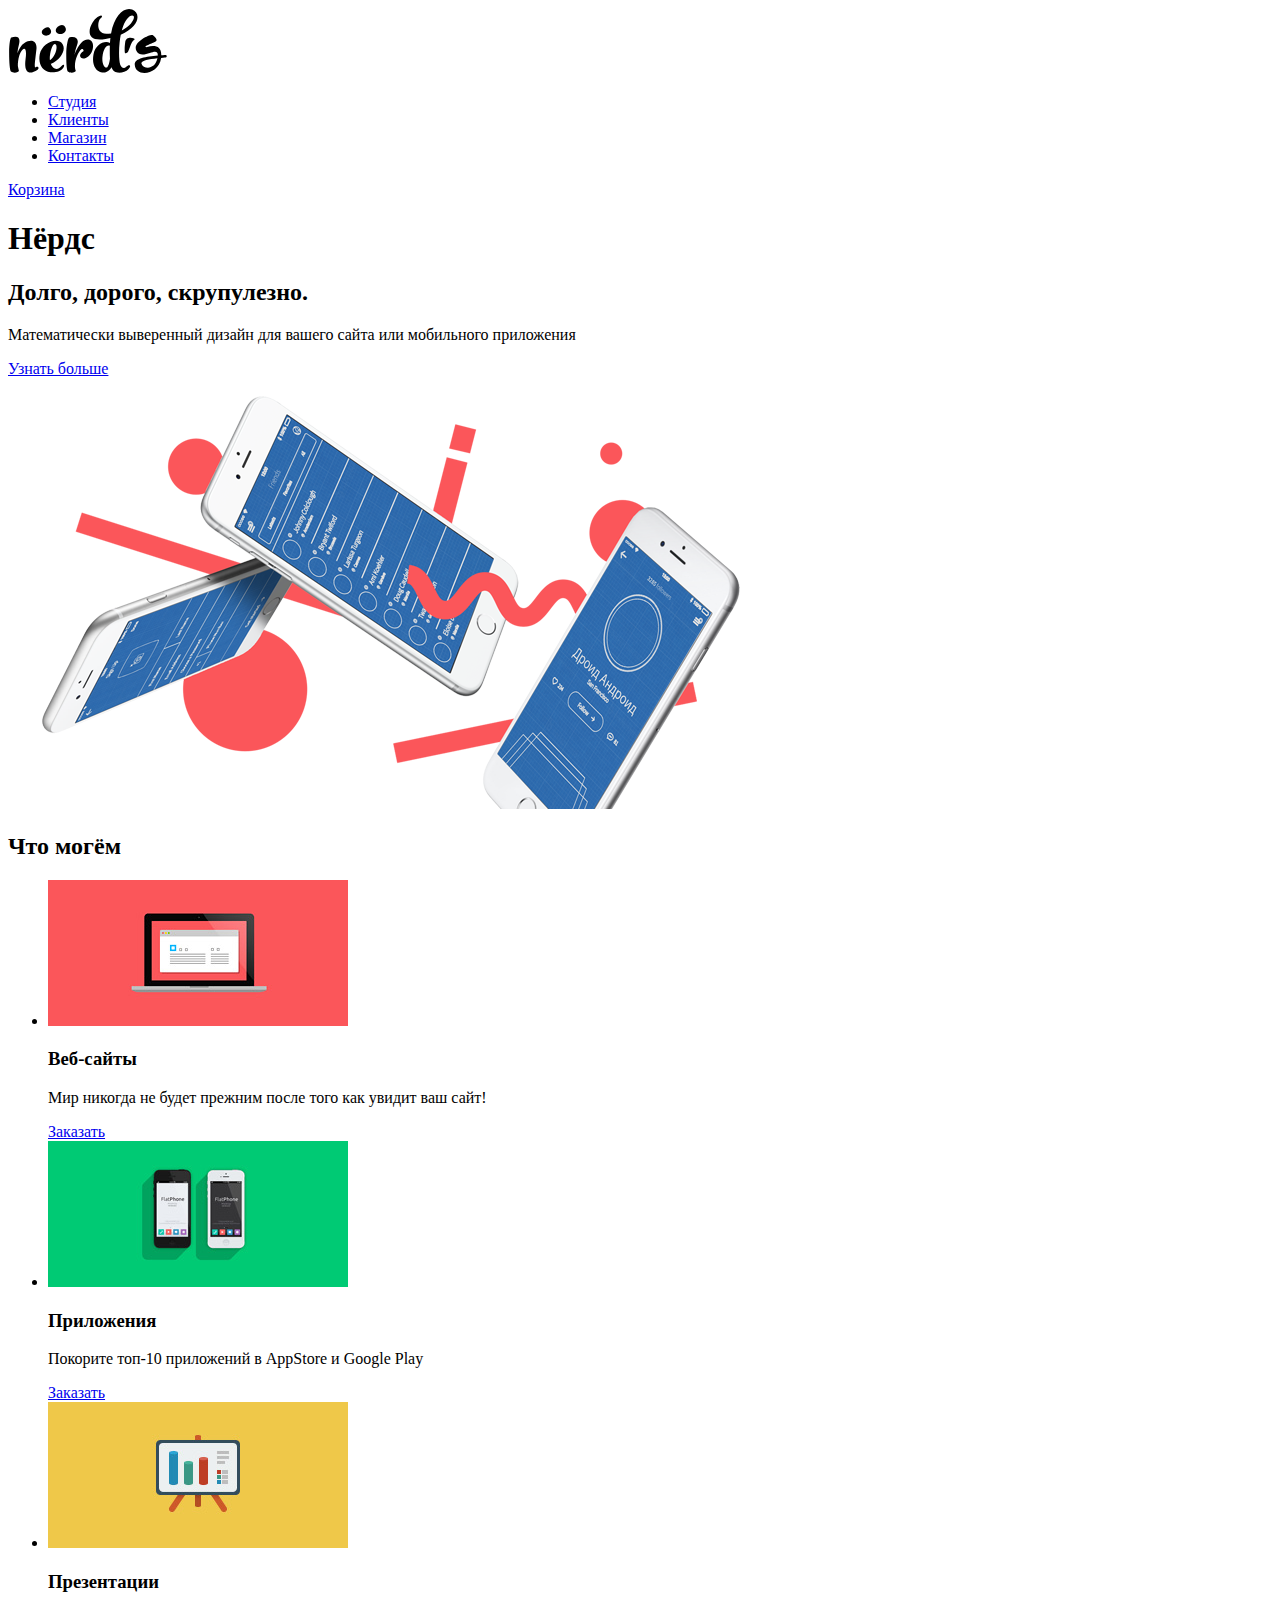
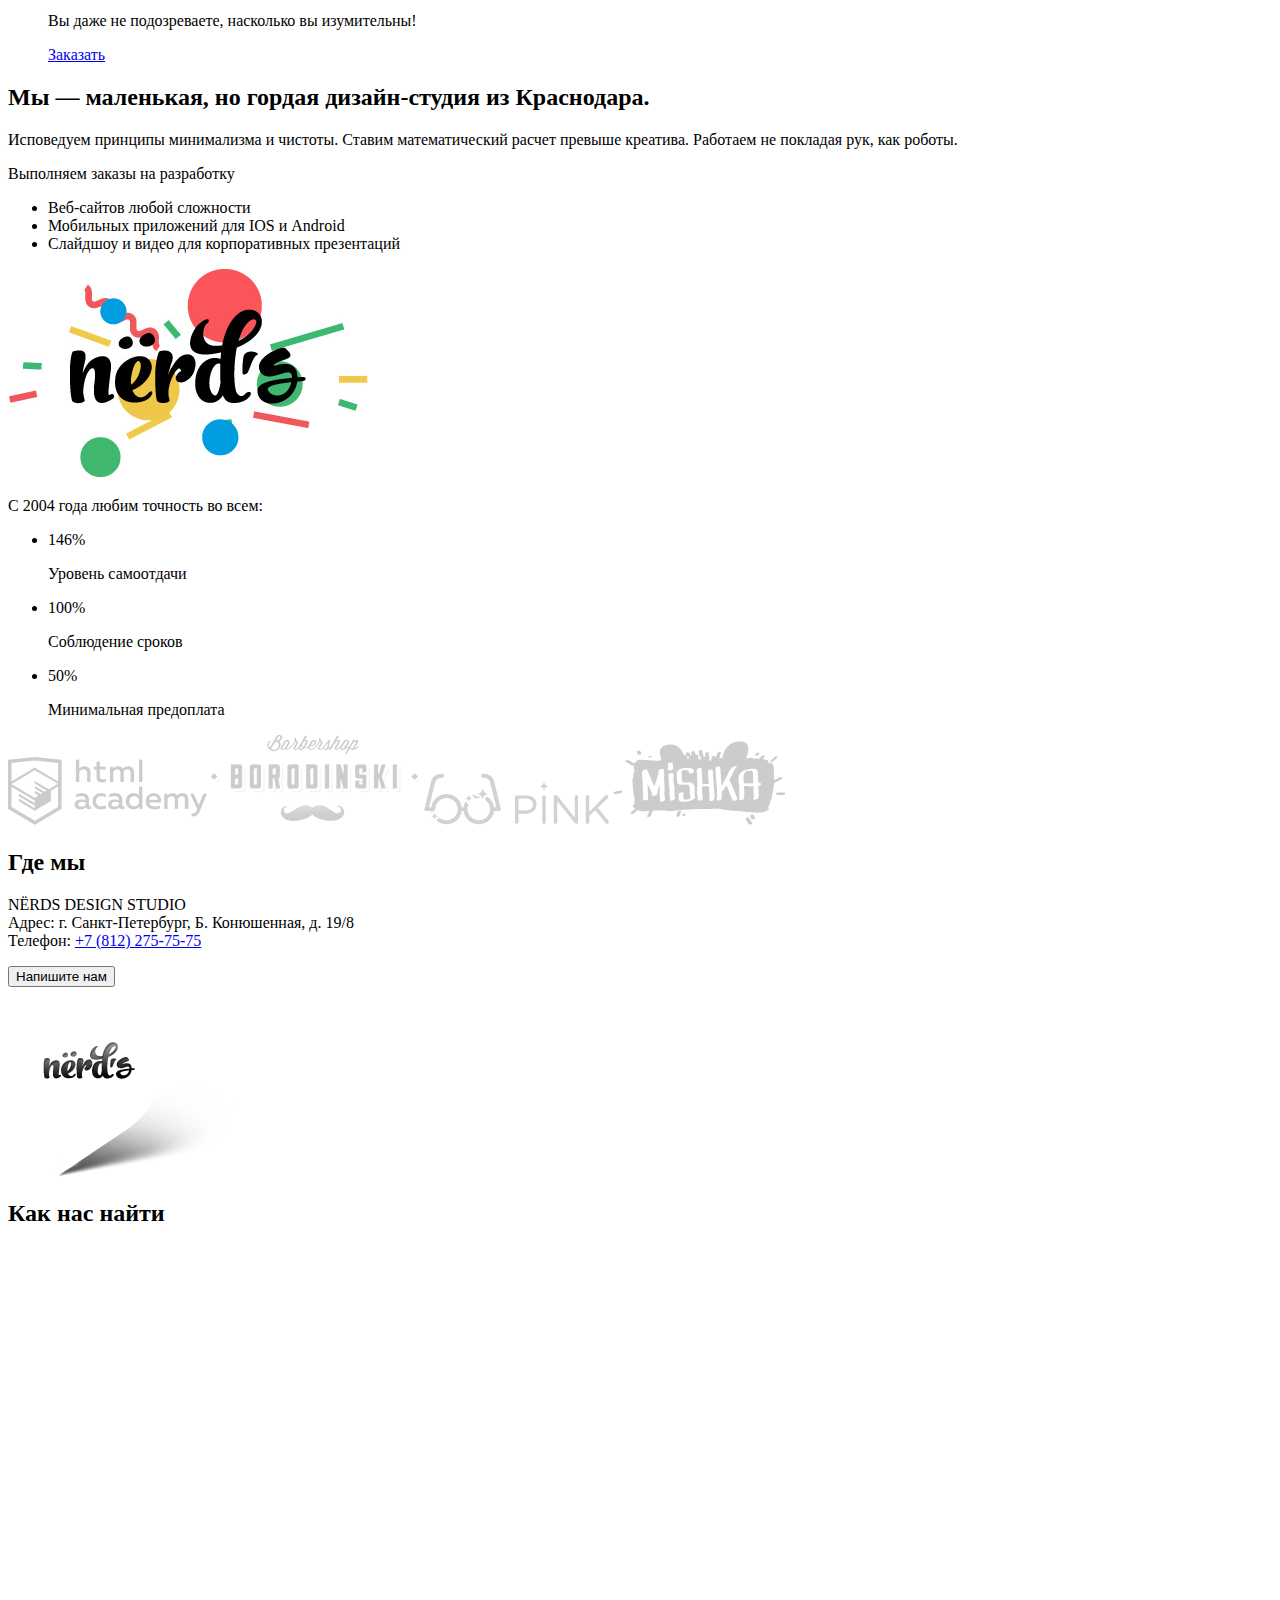
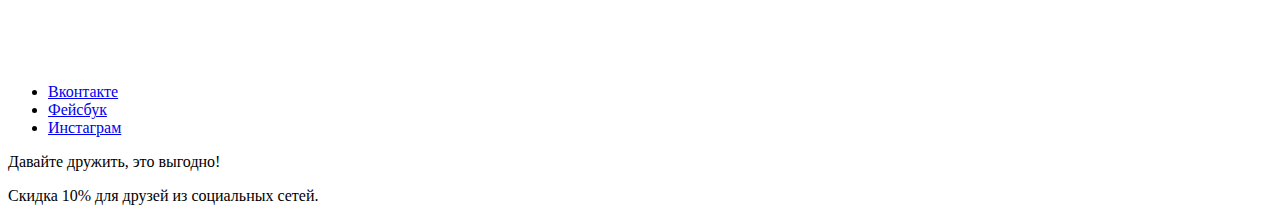
==== index.html @ f8f7f342 "Update index.html" ====
<!DOCTYPE html>
<html lang="ru">
  <head>
    <meta charset="utf-8">
    <title>Nёrds</title>
  </head>
  <body>

<header>
	<nav>
		<a>
			<img src="img/nerds-logo.svg" width="159.87" height="65.02" alt="Логотип дизайн-студии Нёрдс">
		</a>
	<ul>
		<li><a href="#">Студия</a></li>
		<li><a href="#">Клиенты</a></li>
		<li><a href="catalog.html">Магазин</a></li>
		<li><a href="#">Контакты</a></li>
	</ul>
	<a href="#">Корзина</a>
	</nav>
</header>

<main>
<h1>Нёрдс</h1>
<section>
<h2>Долго, дорого, скрупулезно.</h2>
<p> Математически выверенный дизайн для вашего сайта или мобильного приложения</p>
<a href="#" class="button">Узнать больше</a>
<div>
	<img src="img/nerds-index-slide1 1.png" width="760" height="431" alt="Слайдер с телефонами">
</div>
</section>

<section>
<h2>Что могём</h2>
<ul>
	<li>
		<img src="img/illustration-1 1.jpg" width="300" height="146" alt="Ноутбук">
		<h3>Веб-сайты</h3>
		<p>Мир никогда не будет прежним после того как увидит ваш сайт!</p>
		<a href="#" class="button">Заказать</a>
	</li>
	<li>
		<img src="img/illustration-2 1.png" width="300" height="146" alt="Телефоны">
		<h3>Приложения</h3>
		<p>Покорите топ-10 приложений в AppStore и Google Play</p>
		<a href="#" class="button">Заказать</a>
	</li>
	<li>
		<img src="img/illustration-3 1.png" width="300" height="146" alt="Презентация">
		<h3>Презентации</h3>
		<p>Вы даже не подозреваете, насколько вы изумительны!</p>
		<a href="#" class="button">Заказать</a>
	</li>
</ul>
</section>

<section>
	<h2>Мы — маленькая, но гордая дизайн-студия из Краснодара.</h2>
	<p>Исповедуем принципы минимализма и чистоты. Ставим математический расчет превыше креатива. Работаем не покладая рук, как роботы.</p>
	<p>Выполняем заказы на разработку</p>
	<ul>
		<li>Веб-сайтов любой сложности</li>
		<li>Мобильных приложений для IOS и Android</li>
		<li>Слайдшоу и видео для корпоративных презентаций</li>
</section>

<section>
	<img src="img/nerds-illustration 1.png" width="360" height="208" alt="Nёrds">
	<p>С 2004 года любим точность во всем:</p>
	<ul>
		<li>146%
			<p>Уровень самоотдачи</p></li>
			<li>100%
				<p>Соблюдение сроков</p></li>
				<li>50%
					<p>Минимальная предоплата</p></li>
	</ul>

</section>

<section>
	<a>
	<img src="img/Group 5.png" width="199" height="67.82" alt="HTML Academy Logo">
    </a>
    <a>
	<img src="img/logo-2 1.svg" width="209" height="90" alt="Barbershop Borodinski Logo">
    </a>
    <a>
	<img src="img/logo-3 1.png" width="185" height="52" alt="Pink Logo">
    </a>
    <a>
	<img src="img/logo-4 1.png" width="173" height="84" alt="Mishka Logo">
    </a>
</section>
</main>

<footer>
<div>
		<h2>Где мы</h2>
		<p>N&#1025RDS DESIGN STUDIO<br>
			Адрес: г. Санкт-Петербург, Б. Конюшенная, д. 19/8<br>
            Телефон: <a href="tel:+78122757575">+7 (812) 275-75-75</a>
    </p>
<button type="button">Напишите нам</button>
</div>

<div>
	<img src="img/map-marker 1.png" width="231" height="190" alt="Логотип дизайн-студии Нёрдс">
</div>	

	<div>
		<h2>Как нас найти</h2>
		<iframe src="https://www.google.com/maps/embed?pb=!1m18!1m12!1m3!1d1998.6037872533261!2d30.32085871604709!3d59.93871648187617!2m3!1f0!2f0!3f0!3m2!1i1024!2i768!4f13.1!3m3!1m2!1s0x4696310fca145cc1%3A0x42b32648d8238007!2sBolshaya%20Konyushennaya%20St%2C%2019%2F8%2C%20Sankt-Peterburg%2C%20191186!5e0!3m2!1sen!2sru!4v1599840851358!5m2!1sen!2sru" width="1440" height="416" frameborder="0" style="border:0;" allowfullscreen="" aria-hidden="false" tabindex="0"></iframe>
		</div>

<div>
	<ul>
      <li>
        <a href="#">Вконтакте</a>
      </li>
      <li>
        <a href="#">Фейсбук</a>
      </li>
      <li>
        <a href="#">Инстаграм</a>
      </li>
    </ul>
    <p>Давайте дружить, это выгодно!</p>
    <p>Скидка 10% для друзей из социальных сетей.</p>
</div>
</footer>

  </body>
</html>
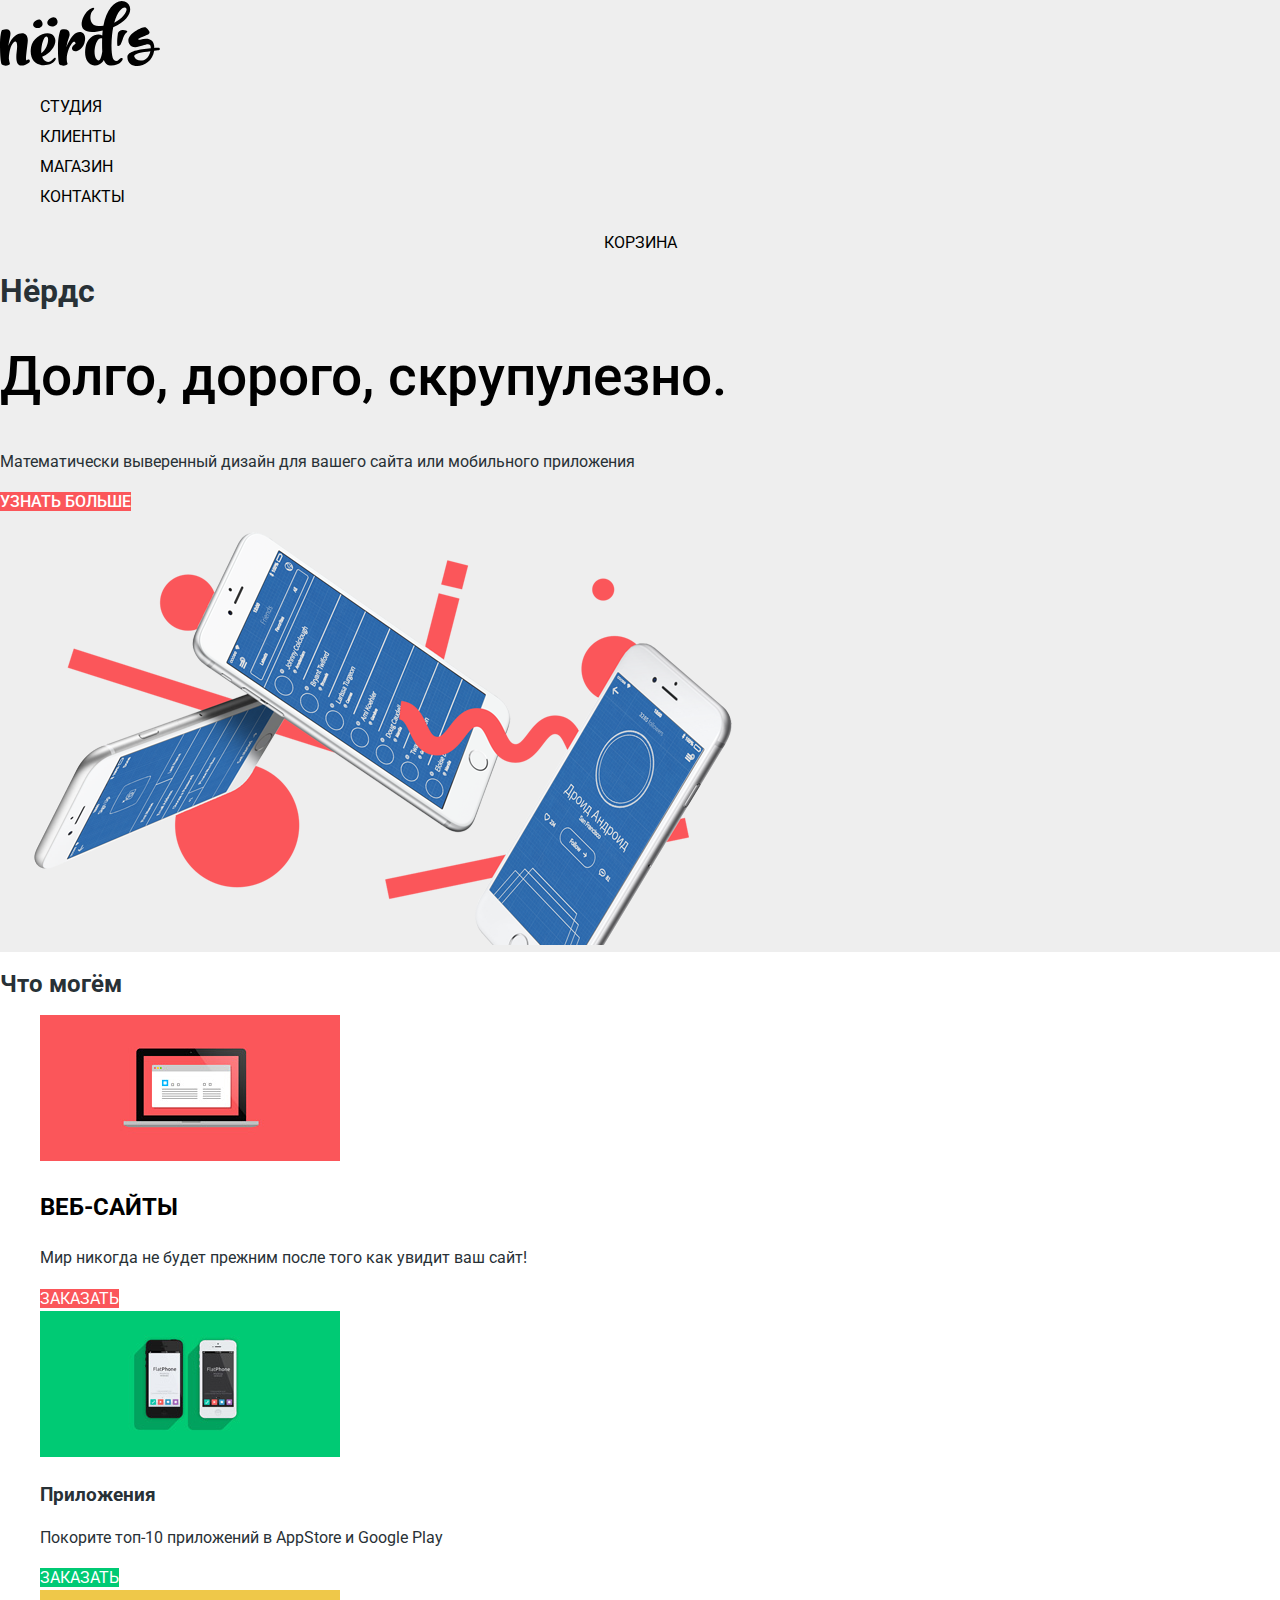
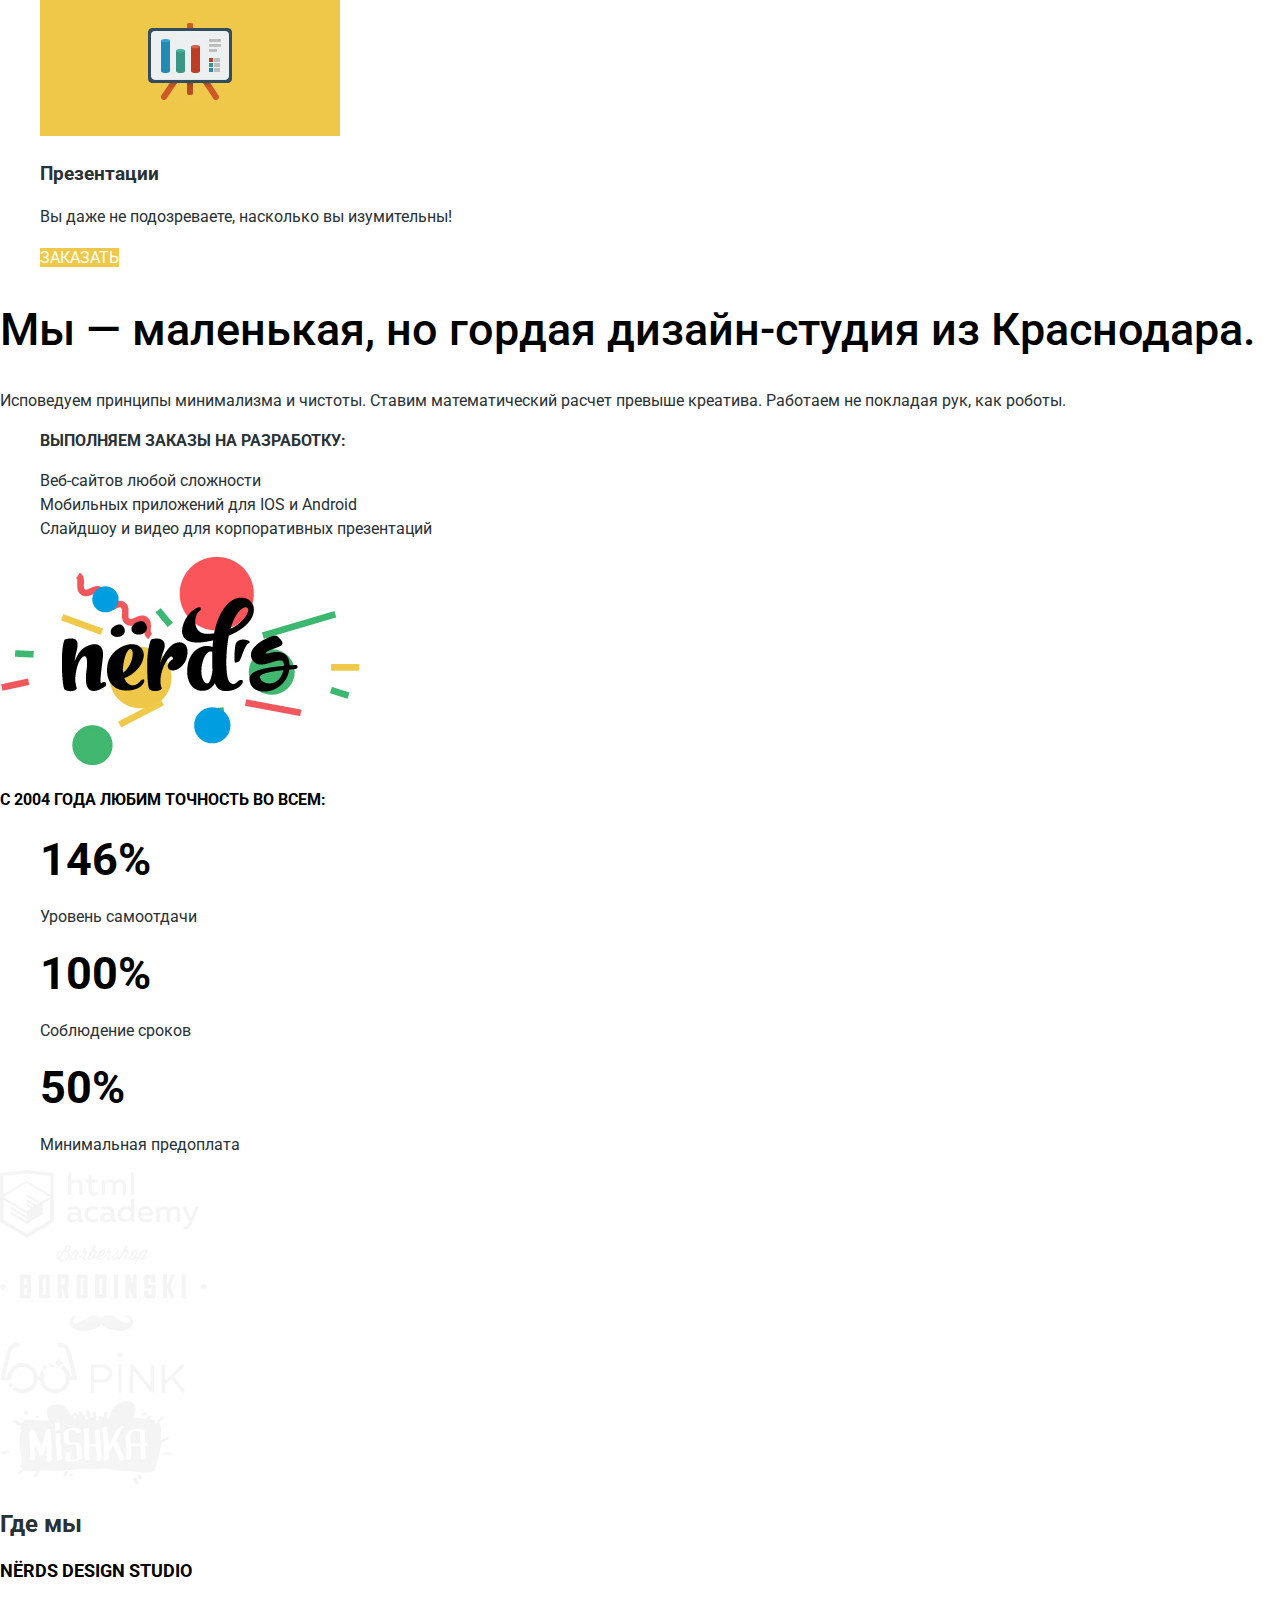
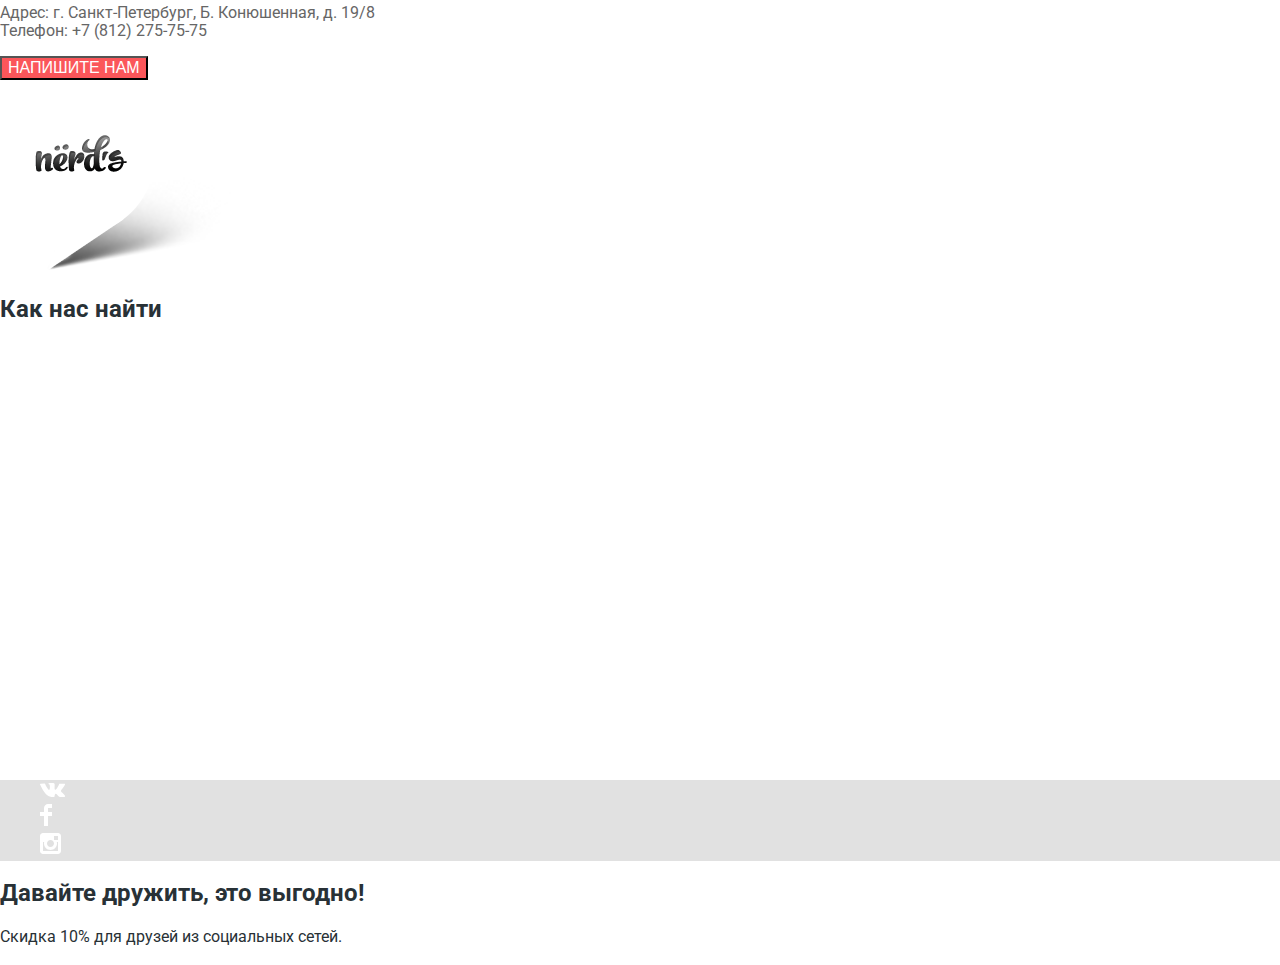
==== commit a6ce592e: "Basic CSS" ====
--- a/index.html
+++ b/index.html
@@ -1,53 +1,62 @@
 <!DOCTYPE html>
-<html lang="ru">
-  <head>
+<html class="page" lang="ru">
+<head>
     <meta charset="utf-8">
-    <title>Nёrds</title>
-  </head>
-  <body>
+	<title>Nёrds</title>
+	<link href="https://fonts.googleapis.com/css2?family=Roboto:wght@100;300;400;500;700;900&display=swap" rel="stylesheet">
+	<link href="normalize.css" rel="stylesheet">
+	<link href="style.css" rel="stylesheet">
+</head>
 
-<header>
-	<nav>
+<body="page-body">
+<header class="main-header">
+	<nav class="main-navigation">
 		<a>
 			<img src="img/nerds-logo.svg" width="159.87" height="65.02" alt="Логотип дизайн-студии Нёрдс">
 		</a>
-	<ul>
-		<li><a href="#">Студия</a></li>
-		<li><a href="#">Клиенты</a></li>
-		<li><a href="catalog.html">Магазин</a></li>
-		<li><a href="#">Контакты</a></li>
+		<div class="main-navigation-wrapper">
+			<div class="container">
+	<ul class="site-navigation">
+		<li><a class="site-navigation" href="#">Студия</a></li>
+		<li><a class="site-navigation" href="#">Клиенты</a></li>
+		<li><a class="site-navigation" href="catalog.html">Магазин</a></li>
+		<li><a class="site-navigation" href="#">Контакты</a></li>
 	</ul>
-	<a href="#">Корзина</a>
+	<div class="user-navigation">
+	<a class="basket-link" href="#">Корзина</a>
+	</div>
+	</div>
+	</div>
 	</nav>
-</header>
 
-<main>
-<h1>Нёрдс</h1>
-<section>
+<h1 class="visually-hidden">Нёрдс</h1>
+<section class="description">
 <h2>Долго, дорого, скрупулезно.</h2>
 <p> Математически выверенный дизайн для вашего сайта или мобильного приложения</p>
 <a href="#" class="button">Узнать больше</a>
-<div>
+<div class="slider">
 	<img src="img/nerds-index-slide1 1.png" width="760" height="431" alt="Слайдер с телефонами">
 </div>
 </section>
+</header>
 
-<section>
-<h2>Что могём</h2>
+<main class= "container">
+<section class="features-list">
+<h2 class="visually-hidden">Что могём</h2>
 <ul>
-	<li>
+	<li class="feature-item">
 		<img src="img/illustration-1 1.jpg" width="300" height="146" alt="Ноутбук">
 		<h3>Веб-сайты</h3>
 		<p>Мир никогда не будет прежним после того как увидит ваш сайт!</p>
 		<a href="#" class="button">Заказать</a>
 	</li>
-	<li>
+	<li class="feature-item-2">
 		<img src="img/illustration-2 1.png" width="300" height="146" alt="Телефоны">
 		<h3>Приложения</h3>
 		<p>Покорите топ-10 приложений в AppStore и Google Play</p>
 		<a href="#" class="button">Заказать</a>
 	</li>
-	<li>
+	<li class="feature-item-3">
 		<img src="img/illustration-3 1.png" width="300" height="146" alt="Презентация">
 		<h3>Презентации</h3>
 		<p>Вы даже не подозреваете, насколько вы изумительны!</p>
@@ -56,81 +65,107 @@
 </ul>
 </section>
 
-<section>
-	<h2>Мы — маленькая, но гордая дизайн-студия из Краснодара.</h2>
-	<p>Исповедуем принципы минимализма и чистоты. Ставим математический расчет превыше креатива. Работаем не покладая рук, как роботы.</p>
-	<p>Выполняем заказы на разработку</p>
-	<ul>
-		<li>Веб-сайтов любой сложности</li>
-		<li>Мобильных приложений для IOS и Android</li>
-		<li>Слайдшоу и видео для корпоративных презентаций</li>
+<section class="index-content">
+	<div class="index-content-left"> 
+			<h2>Мы — маленькая, но гордая дизайн-студия из Краснодара.</h2>
+			<p>Исповедуем принципы минимализма и чистоты. Ставим математический расчет превыше креатива. Работаем не покладая рук, как роботы.</p>
+			<ul class="services">
+				<p>Выполняем заказы на разработку:</p>
+						<li class="service-item">Веб-сайтов любой сложности</li>
+						<li class="service-item">Мобильных приложений для IOS и Android</li>
+						<li class="service-item">Слайдшоу и видео для корпоративных презентаций</li>
+			</ul>
+		</div>
+
+	<div class="index-content-right">
+		<div class="index-logo">
+			<img src="img/nerds-illustration 1.png" width="360" height="208" alt="Nёrds">
+		</div>
+		<div class="index-logo">
+			<p class="text-logo">С 2004 года любим точность во всем:</p>
+			<ul class="benefits-items">
+				<li class="benefit-percent">146%</li>
+				<p>Уровень самоотдачи</p>
+
+				<li class="benefit-percent">100%</li>
+				<p>Соблюдение сроков</p>
+			    
+				<li class="benefit-percent">50%</li>
+				<p>Минимальная предоплата</p>	
+			</ul>
+		</div>
+	</div>
 </section>
 
-<section>
-	<img src="img/nerds-illustration 1.png" width="360" height="208" alt="Nёrds">
-	<p>С 2004 года любим точность во всем:</p>
-	<ul>
-		<li>146%
-			<p>Уровень самоотдачи</p></li>
-			<li>100%
-				<p>Соблюдение сроков</p></li>
-				<li>50%
-					<p>Минимальная предоплата</p></li>
-	</ul>
+<div class="projects">
+	<div class="project1">
+		<a class="project1" href="#">
+			<img src="img/Group 5.png" width="199" height="67.82" alt="HTML Academy Logo">
+		 </a>
+	</div>
+	<div class="project2">
+		<a class="project2" href="#">
+			<img src="img/logo-2 1.svg" width="209" height="90" alt="Barbershop Borodinski Logo">
+		</a>
+	</div>
+	<div class="project3">
+		<a class="project3" href="#">
+			<img src="img/logo-3 1.png" width="185" height="52" alt="Pink Logo">
+		</a>
+	</div>
+	<div class="project4">
+		<a class="project4" href="#">
+			<img src="img/logo-4 1.png" width="173" height="84" alt="Mishka Logo">
+		</a>
+	</div>
+</div>
 
-</section>
-
-<section>
-	<a>
-	<img src="img/Group 5.png" width="199" height="67.82" alt="HTML Academy Logo">
-    </a>
-    <a>
-	<img src="img/logo-2 1.svg" width="209" height="90" alt="Barbershop Borodinski Logo">
-    </a>
-    <a>
-	<img src="img/logo-3 1.png" width="185" height="52" alt="Pink Logo">
-    </a>
-    <a>
-	<img src="img/logo-4 1.png" width="173" height="84" alt="Mishka Logo">
-    </a>
-</section>
 </main>
 
-<footer>
-<div>
-		<h2>Где мы</h2>
-		<p>N&#1025RDS DESIGN STUDIO<br>
-			Адрес: г. Санкт-Петербург, Б. Конюшенная, д. 19/8<br>
-            Телефон: <a href="tel:+78122757575">+7 (812) 275-75-75</a>
-    </p>
-<button type="button">Напишите нам</button>
-</div>
+<footer class="main-footer">
+	<div class="contacts">
+		<h2 class="visually-hidden">Где мы</h2>
+		<p class="contacts-name">Nërds Design Studio</p>
+			<p class="contacts-address">Адрес: г. Санкт-Петербург, Б. Конюшенная, д. 19/8<br>
+			Телефон: <a class="contacts-phone" href="tel:+78122757575">+7 (812) 275-75-75</a>
+		 </p>
+		 <button class="button" type="button">Напишите нам</button>
+	</div>
 
-<div>
+<div class="Nerds-logo">
 	<img src="img/map-marker 1.png" width="231" height="190" alt="Логотип дизайн-студии Нёрдс">
 </div>	
 
-	<div>
-		<h2>Как нас найти</h2>
+	<div class="map">
+		<h2 class="visually-hidden">Как нас найти</h2>
 		<iframe src="https://www.google.com/maps/embed?pb=!1m18!1m12!1m3!1d1998.6037872533261!2d30.32085871604709!3d59.93871648187617!2m3!1f0!2f0!3f0!3m2!1i1024!2i768!4f13.1!3m3!1m2!1s0x4696310fca145cc1%3A0x42b32648d8238007!2sBolshaya%20Konyushennaya%20St%2C%2019%2F8%2C%20Sankt-Peterburg%2C%20191186!5e0!3m2!1sen!2sru!4v1599840851358!5m2!1sen!2sru" width="1440" height="416" frameborder="0" style="border:0;" allowfullscreen="" aria-hidden="false" tabindex="0"></iframe>
 		</div>
 
-<div>
+<div class="footer-social">
 	<ul>
       <li>
-        <a href="#">Вконтакте</a>
+        <a class="social-button" href="#">
+			<img src="img/vk-icon.svg" width="26,01" height="15" alt="Логотип ВКонтакте">
+			</a>
       </li>
       <li>
-        <a href="#">Фейсбук</a>
+        <a class="social-button" href="#">
+			<img src="img/fb-icon.svg" width="12" height="22" alt="Логотип Фейсбук">
+			</a>
       </li>
       <li>
-        <a href="#">Инстаграм</a>
+        <a class="social-button" href="#"> 
+			<img src="img/insta-icon.svg" width="21" height="21" alt="Логотип Инстаграм">
+			</a>
       </li>
-    </ul>
-    <p>Давайте дружить, это выгодно!</p>
-    <p>Скидка 10% для друзей из социальных сетей.</p>
+	</ul>
+</div>
+
+<div class="footer-social-friendship">
+		<h2>Давайте дружить, это выгодно!</h2>
+		<p>Скидка 10% для друзей из социальных сетей.</p>
 </div>
 </footer>
 
-  </body>
+</body>
 </html>
--- a/style.css
+++ b/style.css
@@ -0,0 +1,412 @@
+/* Variables */
+
+:root {
+  --basic-black: #000000;
+  --bright-red: #FB565A;
+  --red: #E74246;
+  --moderate-ted: #D7373B;
+  --vivid-green: #00CA74;
+  --lime-green: #00BC6C;
+  --dark-cyan: #00AA62;;
+  --bright-orange: #EFC849;
+  --bright-bright-orange: #EAB534;
+  --vivid-orange:#E5A722;
+  --grey: #EEEEEE;
+  --basic-white: #ffffff;
+  --dark-grayish-blue: #283136;
+  --special: #444444;
+  --light-grey: #E1E1E1;
+  --very-light-grey: #DFDFDF;
+  --very-dark-grey: #4D4D4D;
+  --light-grey-2: #D5D5D5;
+  --dimgray: #666666;
+}
+
+/* Global */
+
+body {
+    margin: 0;
+    padding: 0;
+    align-items: center;
+    font-family: "Roboto", Arial, sans-serif;
+    font-style: normal;
+    font-size: 16px;
+    line-height: 24px;
+    font-weight: normal;
+    color: var(--dark-grayish-blue);
+    background-color: var(--basic-white);
+}
+
+a {
+    text-decoration: none;
+}
+
+img {
+    max-width: 100%;
+    height: auto;
+}
+
+/* Header */
+
+header{
+    background-color: var(--grey);
+}
+
+.description h2{
+    font-weight: 500;
+    font-size: 55px;
+    line-height: 55px;
+    color: var(--basic-black);
+}
+
+/* Main navigation */
+
+.main-navigation a {
+    font-size: 16px;
+    line-height: 30px;
+    color: var(--basic-black);
+    text-transform: uppercase;
+}
+
+.site-navigation {
+    list-style: none;
+}
+
+.site-navigation a:hover{
+    color: var(--bright-red);
+}
+.site-navigation a:focus,
+.site-navigation a:active{
+    color: var(--basic-black);
+    mix-blend-mode: normal;
+    opacity: 0.3;
+}
+
+/* User navigation */
+
+.user-navigation {
+    list-style: none;
+    color: var(--basic-black);
+    text-align: center;
+    background-color: transparent;
+    vertical-align: middle;
+    text-transform: uppercase;
+    border: none;
+}
+
+.user-navigation a:hover{
+    color: var(--bright-red);
+}
+.user-navigation a:focus,
+.user-navigation a:active{
+    color: var(--basic-black);
+    mix-blend-mode: normal;
+    opacity: 0.3;
+}
+
+/* Features */
+
+.feature-item h3 {
+    font-weight: bold;
+    font-size: 24px;
+    line-height: 30px;
+    text-transform: uppercase;
+    color: var(--basic-black);
+}
+
+.features-list ul{
+    list-style: none;
+}
+
+.feature-item a{
+    font: inherit;
+    text-align: center;
+    color: var(--basic-white);
+    background-color: var(--bright-red);
+    vertical-align: middle;
+    text-transform: uppercase;
+    border: none;
+}
+
+.feature-item-2 a{
+    font: inherit;
+    text-align: center;
+    color: var(--basic-white);
+    background-color: var(--vivid-green);
+    vertical-align: middle;
+    text-transform: uppercase;
+    border: none;
+}
+
+.feature-item-3 a{
+    font: inherit;
+    text-align: center;
+    color: var(--basic-white);
+    background-color: var(--bright-orange);
+    vertical-align: middle;
+    text-transform: uppercase;
+    border: none;
+}
+
+.feature-item a:hover{
+    background-color: var(--red);
+}
+.feature-item a:focus,
+.feature-item a:active{
+    background-color: var(--moderate-ted);
+}
+
+.feature-item-2 a:hover{
+    background-color: var(--lime-green);
+}
+.feature-item-2 a:focus,
+.feature-item-2 a:active{
+    background-color: var(--dark-cyan);
+}
+
+.feature-item-3 a:hover{
+    background-color: var(--bright-bright-orange);
+}
+.feature-item-3 a:focus,
+.feature-item-3 a:active{
+    background-color: var(--vivid-orange);
+}
+
+/* Button */
+
+.button{
+    width: 240;
+    height: 50;
+    background: var(--bright-red);
+    color: var(--basic-white);
+    text-decoration: none; 
+    text-transform: uppercase;
+    text-align: center;
+    font-weight: 500;
+    font-size: 16px;
+    line-height: 18px;
+}
+
+.button:hover{
+    background-color: var(--red);
+}
+.button:focus,
+.button:active{
+    background-color: var(--moderate-ted);
+}
+
+/* Index-content */
+
+.index-content h2 {
+    font-weight: 500;
+    font-size: 45px;
+    line-height: 45px;
+    color: var(--basic-black);
+}
+.index-content ul{
+list-style: none;
+}
+.services p{
+    text-transform: uppercase;
+    font-weight: bold;
+}
+
+.text-logo{
+    text-transform: uppercase;
+    color: var(--basic-black);
+    font-weight: bold;
+}
+
+.benefits-items p{
+    list-style: none;
+    font-weight: normal;
+    font-size: 16px;
+    line-height: 18px;
+}
+
+.benefit-percent{
+    list-style: none;
+    font-weight: bold;
+    font-size: 45px;
+    line-height: 64px;
+    color: var(--basic-black);
+}
+
+/* Projects */
+
+.projects{
+    opacity: 0.2;
+    color: var(--basic-black);
+}
+
+.projects a:hover{
+    opacity: 1;
+}
+.projects a:focus,
+.projects a:active{
+    opacity: 0.1;
+}
+
+/* Contacts */
+
+.contacts-name{
+    font-weight: bold;
+    font-size: 18px;
+    line-height: 30px;
+    text-transform: uppercase;
+    color: var(--basic-black);
+}
+
+.contacts-address{
+    font-size: 16px;
+    line-height: 18px;
+    color: var(--dimgray);
+}
+
+.contacts-phone{
+    font-weight: normal;
+    font-size: 16px;
+    line-height: 18px;
+    color: var(--dimgray);
+}
+
+/* Social Button */
+
+.social-button a:hover{
+    background: linear-gradient(0deg, #E74246, #E74246), #FFFFFF;
+}
+.social-button a:focus,
+.social-button a:active{
+    background: linear-gradient(0deg, var(--moderate-ted), var(--moderate-ted)), var(--basic-white);
+}
+}
+/* Footer Social */
+
+.footer-social h2{
+    font-weight: bold;
+    font-size: 36px;
+    line-height: 36px;
+    color: var(--basic-black);
+}
+
+.footer-social p{
+    font-size: 16px;
+    line-height: 22px;
+    color: var(--special)
+}
+
+.footer-social ul{
+    list-style: none;
+    background-color: var(--light-grey) /*Временно, чтобы было видно*/
+}
+
+/* Inner Page */
+/* Main Header */
+
+.inner-page .main-header{
+    background-color: var(--grey);
+}
+
+.inner-page {
+    margin: 0;
+    padding: 0;
+    align-items: center;
+    font-family: "Roboto", Arial, sans-serif;
+    font-style: normal;
+    font-size: 16px;
+    line-height: 24px;
+    font-weight: normal;
+    color: var(--basic-black);
+    background-color: var(--basic-white);
+}
+
+/* User navigation */
+
+.user-navigation h1{
+    font-style: normal;
+    font-weight: 500;
+    font-size: 55px;
+    line-height: 55px;
+    text-transform: none;
+}
+/* Filters */
+
+.filter legend {
+    font-size: 18px;
+    line-height: 30px;
+}
+  
+.filter ul {
+    list-style: none;
+    font-size: 16px;
+    line-height: 19px;
+    color: var(--dark-grayish-blue);
+}
+
+.filter-input-checkbox:hover + label,
+.filter-input-checkbox:focus + label {
+    mix-blend-mode: normal;
+    opacity: 0.3;
+}
+
+/* Catalog */
+
+.catalog-list {
+    list-style: none;
+}
+
+.catalog-list{
+    font-weight: normal;
+    font-size: 16px;
+    line-height: 18px;
+    color: var(--dimgray);
+}
+
+.catalog-list h3 {
+    font-size: 18px;
+    line-height: 30px;
+    text-transform: uppercase;
+    color: var(--basic-black)
+}
+
+.catalog-category {
+    text-transform: none;
+}
+
+.catalog-item{
+    box-shadow: 0px 6px 15px rgba(0, 1, 1, 0.1);
+    border-radius: 5px;
+}
+
+.catalog-item li:hover{
+    box-shadow: 0px 6px 15px rgba(0, 1, 1, 0.25);
+    border-radius: 5px;
+}
+
+/* Pagination */
+
+.pagination-list {
+    list-style: none;
+    font-size: 16px;
+    line-height: 18px;
+    text-transform: uppercase;
+}
+
+.pagination-list a {
+    color: var(--basic-black);
+    background-color: var(--grey);
+}
+
+.pagination-list a:hover,
+.pagination-list a:focus,
+.pagination-list a:active {
+    background-color: var(--very-light-grey);
+}
+
+.pagination-list-current a,
+.pagination-list-current a:hover,
+.pagination-list-current a:focus,
+.pagination-list-current a:active {
+  color: var(--basic-black);
+  background-color: var(--light-grey-2);
+}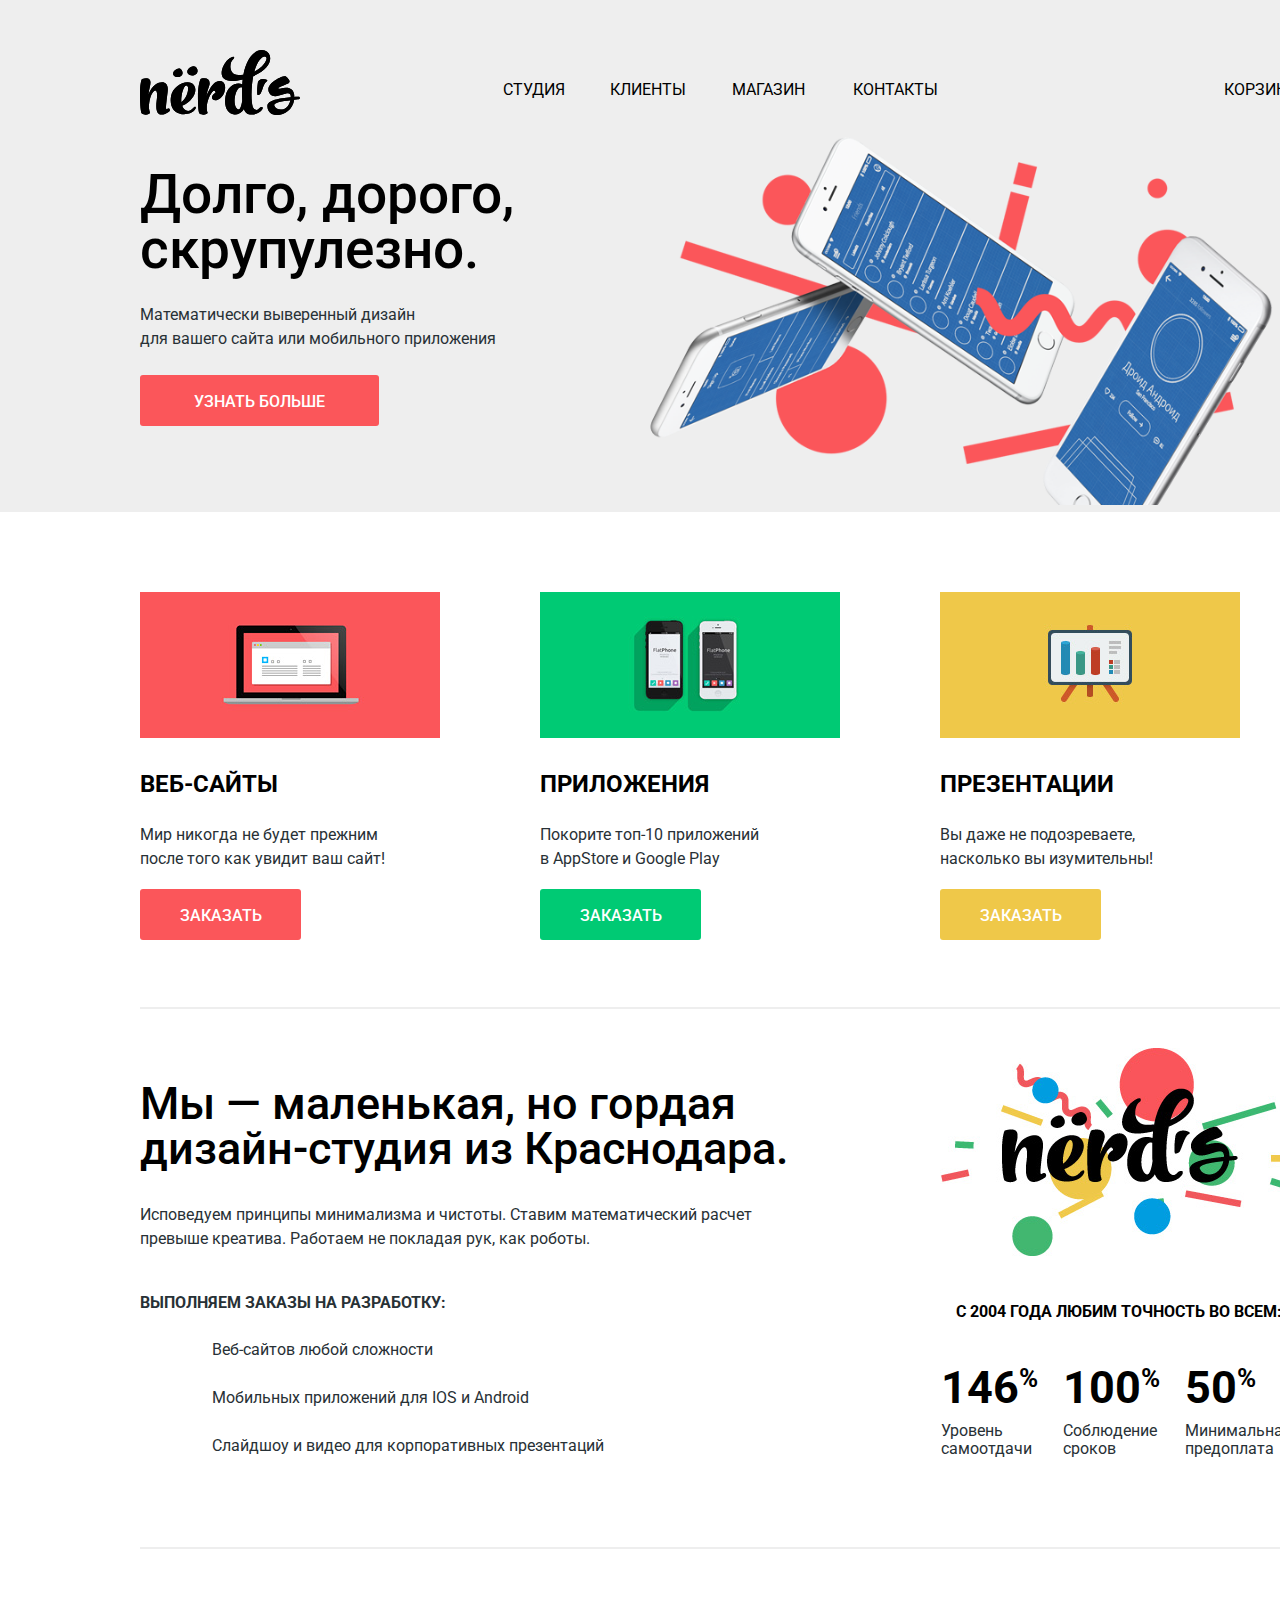
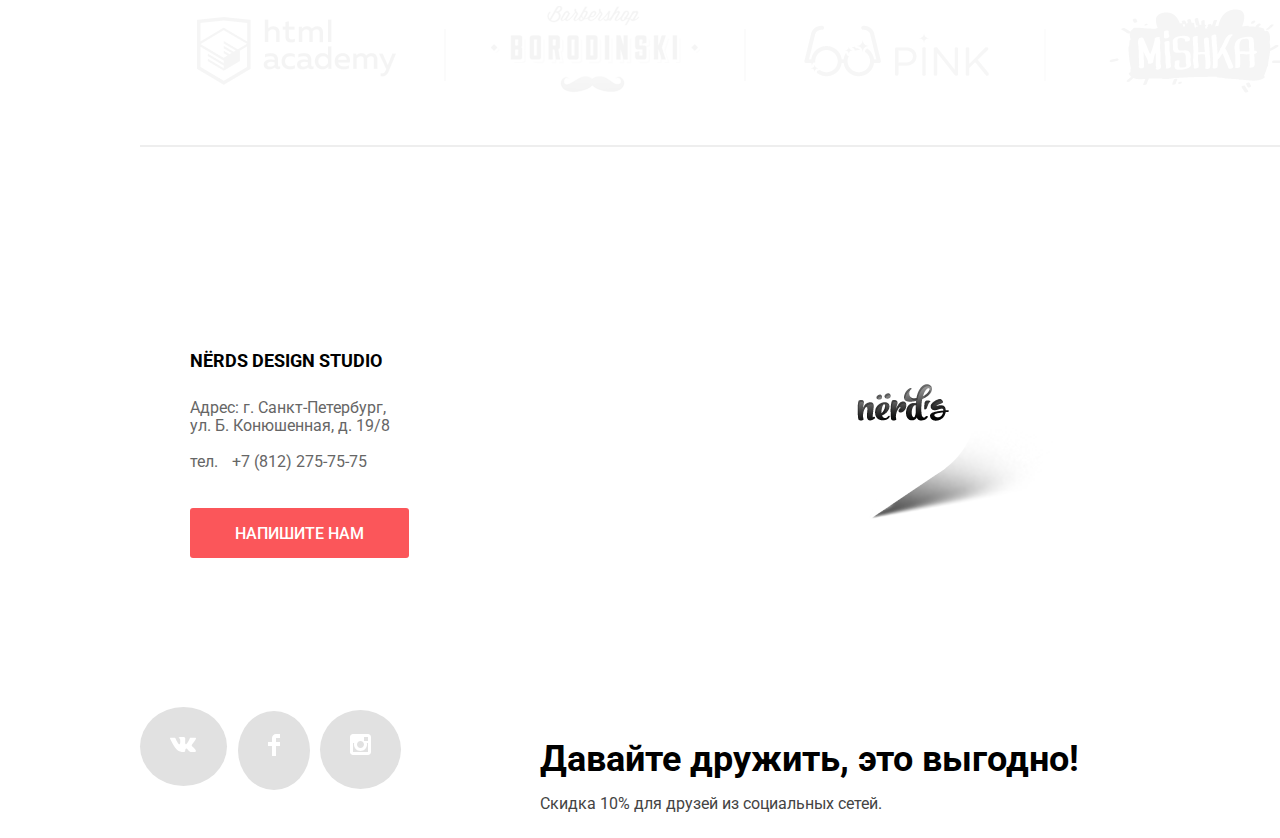
==== commit 84f6bc6d: "Grid and Flex" ====
--- a/index.html
+++ b/index.html
@@ -1,171 +1,212 @@
 <!DOCTYPE html>
 <html class="page" lang="ru">
+
 <head>
-    <meta charset="utf-8">
+	<meta charset="utf-8">
 	<title>Nёrds</title>
-	<link href="https://fonts.googleapis.com/css2?family=Roboto:wght@100;300;400;500;700;900&display=swap" rel="stylesheet">
-	<link href="normalize.css" rel="stylesheet">
+	<link href="https://fonts.googleapis.com/css2?family=Roboto:wght@100;300;400;500;700;900&display=swap"
+		rel="stylesheet">
 	<link href="style.css" rel="stylesheet">
 </head>
 
-<body="page-body">
-<header class="main-header">
-	<nav class="main-navigation">
-		<a>
-			<img src="img/nerds-logo.svg" width="159.87" height="65.02" alt="Логотип дизайн-студии Нёрдс">
-		</a>
-		<div class="main-navigation-wrapper">
+<body class="page-body">
+	<header class="main-header">
+		<nav class="main-navigation">
+			<a class="main-logo" href="index.html">
+				<img src="img/nerds-logo.svg" width="160" height="65" alt="Логотип дизайн-студии Нёрдс">
+			</a>
+			<div class="main-header-bar">
+				<div class="main-navigation-wrapper">
+					<ul class="site-navigation">
+						<li><a class="site-navigation" href="#">Студия</a></li>
+						<li><a class="site-navigation" href="#">Клиенты</a></li>
+						<li><a class="site-navigation" href="catalog.html">Магазин</a></li>
+						<li><a class="site-navigation" href="#">Контакты</a></li>
+					</ul>
+				</div>
+				<div class="user-navigation">
+					<a class="basket-link" href="#">Корзина</a>
+				</div>
+			</div>
+		</nav>
+	</header>
+
+	<main class="container">
+		<h1 class="visually-hidden">Нёрдс</h1>
+
+		<div class="description-section">
+			<div class="description">
+				<div class="description-text">
+					<h2>Долго, дорого, скрупулезно.</h2>
+					<p> Математически выверенный дизайн <br> для вашего сайта или мобильного приложения</p>
+					<a href="#" class="button learn-more-button">Узнать больше</a>
+				</div>
+				<div class="slider">
+					<img src="img/nerds-index-slide1.png" width="760" height="431" alt="Слайдер с телефонами">
+				</div>
+			</div>
+		</div>
+
+		<section class="features-list clearfix">
+			<h2 class="visually-hidden">Что могём</h2>
+			<ul>
+				<li class="feature-item">
+					<img src="img/illustration-1.jpg" width="300" height="146" alt="Ноутбук">
+					<h3>Веб-сайты</h3>
+					<p>Мир никогда не будет прежним <br> после того как увидит ваш сайт!</p>
+					<a href="#" class="button">Заказать</a>
+				</li>
+				<li class="feature-item-2">
+					<img src="img/illustration-2.png" width="300" height="146" alt="Телефоны">
+					<h3>Приложения</h3>
+					<p>Покорите топ-10 приложений <br> в AppStore и Google Play</p>
+					<a href="#" class="button">Заказать</a>
+				</li>
+				<li class="feature-item-3">
+					<img src="img/illustration-3.png" width="300" height="146" alt="Презентация">
+					<h3>Презентации</h3>
+					<p>Вы даже не подозреваете, <br> насколько вы изумительны!</p>
+					<a href="#" class="button">Заказать</a>
+				</li>
+			</ul>
+		</section>
+
+		<section class="index-content">
+			<div class="main-content">
+				<div class="index-content-left">
+					<h2>Мы — маленькая, но гордая <br> дизайн-студия из Краснодара.</h2>
+					<p>Исповедуем принципы минимализма и чистоты. Ставим математический расчет <br> превыше креатива.
+						Работаем не
+						покладая рук, как роботы.</p>
+					<div class="index-content-bottom">
+						<p>Выполняем заказы на разработку:</p>
+						<ul class="services">
+							<li class="service-item"> Веб-сайтов любой сложности</li>
+							<li class="service-item">Мобильных приложений для IOS и Android</li>
+							<li class="service-item">Слайдшоу и видео для корпоративных презентаций</li>
+						</ul>
+					</div>
+				</div>
+
+				<div class="index-content-right">
+					<div class="index-logo">
+						<img src="img/nerds-illustration 1.png" width="360" height="208" alt="Nёrds">
+					</div>
+					<div class="index-items">
+						<p class="text-logo">С 2004 года любим точность во всем:</p>
+						<table class="benefits-items">
+							<tbody>
+								<tr>
+									<td>146<span class="sup">%</span></td>
+									<td>100<span class="sup">%</span></td>
+									<td>50<span class="sup">%</span></td>
+								</tr>
+								<tr>
+									<th>Уровень самоотдачи</th>
+									<th>Соблюдение сроков</th>
+									<th>Минимальная предоплата</th>
+								</tr>
+							</tbody>
+						</table>
+					</div>
+				</div>
+			</div>
+		</section>
+
+		<div class="projects">
+			<ul class="projects-items">
+				<li class="project-item">
+					<a href="https://htmlacademy.ru/intensive/htmlcss">
+						<img src="img/Group5.png" width="199" height="67.82" alt="HTML Academy Logo">
+					</a>
+				</li>
+				<li class="project-item">
+					<a href="#">
+						<img src="img/logo-2.svg" width="209" height="90" alt="Barbershop Borodinski Logo">
+					</a>
+				</li>
+				<li class="project-item">
+					<a href="#">
+						<img src="img/logo-3.png" width="185" height="52" alt="Pink Logo">
+					</a>
+				</li>
+				<li class="project-item">
+					<a href="#">
+						<img src="img/logo-4.png" width="173" height="84" alt="Mishka Logo">
+					</a>
+				</li>
+			</ul>
+		</div>
+	</main>
+
+	<footer class="main-footer">
+
+		<div class="map">
+			<h2 class="visually-hidden">Как нас найти</h2>
+			<iframe
+				src="https://www.google.com/maps/embed?pb=!1m18!1m12!1m3!1d1998.6037872533261!2d30.32085871604709!3d59.93871648187617!2m3!1f0!2f0!3f0!3m2!1i1024!2i768!4f13.1!3m3!1m2!1s0x4696310fca145cc1%3A0x42b32648d8238007!2sBolshaya%20Konyushennaya%20St%2C%2019%2F8%2C%20Sankt-Peterburg%2C%20191186!5e0!3m2!1sen!2sru!4v1599840851358!5m2!1sen!2sru"
+				width="1440" height="416" frameborder="0" style="border:0;" allowfullscreen="" aria-hidden="false"
+				tabindex="0">
+			</iframe>
 			<div class="container">
-	<ul class="site-navigation">
-		<li><a class="site-navigation" href="#">Студия</a></li>
-		<li><a class="site-navigation" href="#">Клиенты</a></li>
-		<li><a class="site-navigation" href="catalog.html">Магазин</a></li>
-		<li><a class="site-navigation" href="#">Контакты</a></li>
-	</ul>
-	<div class="user-navigation">
-	<a class="basket-link" href="#">Корзина</a>
-	</div>
-	</div>
-	</div>
-	</nav>
-
-<h1 class="visually-hidden">Нёрдс</h1>
-<section class="description">
-<h2>Долго, дорого, скрупулезно.</h2>
-<p> Математически выверенный дизайн для вашего сайта или мобильного приложения</p>
-<a href="#" class="button">Узнать больше</a>
-<div class="slider">
-	<img src="img/nerds-index-slide1 1.png" width="760" height="431" alt="Слайдер с телефонами">
-</div>
-</section>
-</header>
-
-<main class= "container">
-<section class="features-list">
-<h2 class="visually-hidden">Что могём</h2>
-<ul>
-	<li class="feature-item">
-		<img src="img/illustration-1 1.jpg" width="300" height="146" alt="Ноутбук">
-		<h3>Веб-сайты</h3>
-		<p>Мир никогда не будет прежним после того как увидит ваш сайт!</p>
-		<a href="#" class="button">Заказать</a>
-	</li>
-	<li class="feature-item-2">
-		<img src="img/illustration-2 1.png" width="300" height="146" alt="Телефоны">
-		<h3>Приложения</h3>
-		<p>Покорите топ-10 приложений в AppStore и Google Play</p>
-		<a href="#" class="button">Заказать</a>
-	</li>
-	<li class="feature-item-3">
-		<img src="img/illustration-3 1.png" width="300" height="146" alt="Презентация">
-		<h3>Презентации</h3>
-		<p>Вы даже не подозреваете, насколько вы изумительны!</p>
-		<a href="#" class="button">Заказать</a>
-	</li>
-</ul>
-</section>
-
-<section class="index-content">
-	<div class="index-content-left"> 
-			<h2>Мы — маленькая, но гордая дизайн-студия из Краснодара.</h2>
-			<p>Исповедуем принципы минимализма и чистоты. Ставим математический расчет превыше креатива. Работаем не покладая рук, как роботы.</p>
-			<ul class="services">
-				<p>Выполняем заказы на разработку:</p>
-						<li class="service-item">Веб-сайтов любой сложности</li>
-						<li class="service-item">Мобильных приложений для IOS и Android</li>
-						<li class="service-item">Слайдшоу и видео для корпоративных презентаций</li>
-			</ul>
-		</div>
-
-	<div class="index-content-right">
-		<div class="index-logo">
-			<img src="img/nerds-illustration 1.png" width="360" height="208" alt="Nёrds">
-		</div>
-		<div class="index-logo">
-			<p class="text-logo">С 2004 года любим точность во всем:</p>
-			<ul class="benefits-items">
-				<li class="benefit-percent">146%</li>
-				<p>Уровень самоотдачи</p>
-
-				<li class="benefit-percent">100%</li>
-				<p>Соблюдение сроков</p>
-			    
-				<li class="benefit-percent">50%</li>
-				<p>Минимальная предоплата</p>	
-			</ul>
-		</div>
-	</div>
-</section>
-
-<div class="projects">
-	<div class="project1">
-		<a class="project1" href="#">
-			<img src="img/Group 5.png" width="199" height="67.82" alt="HTML Academy Logo">
-		 </a>
-	</div>
-	<div class="project2">
-		<a class="project2" href="#">
-			<img src="img/logo-2 1.svg" width="209" height="90" alt="Barbershop Borodinski Logo">
-		</a>
-	</div>
-	<div class="project3">
-		<a class="project3" href="#">
-			<img src="img/logo-3 1.png" width="185" height="52" alt="Pink Logo">
-		</a>
-	</div>
-	<div class="project4">
-		<a class="project4" href="#">
-			<img src="img/logo-4 1.png" width="173" height="84" alt="Mishka Logo">
-		</a>
-	</div>
-</div>
-
-</main>
-
-<footer class="main-footer">
-	<div class="contacts">
-		<h2 class="visually-hidden">Где мы</h2>
-		<p class="contacts-name">Nërds Design Studio</p>
-			<p class="contacts-address">Адрес: г. Санкт-Петербург, Б. Конюшенная, д. 19/8<br>
-			Телефон: <a class="contacts-phone" href="tel:+78122757575">+7 (812) 275-75-75</a>
-		 </p>
-		 <button class="button" type="button">Напишите нам</button>
-	</div>
-
-<div class="Nerds-logo">
-	<img src="img/map-marker 1.png" width="231" height="190" alt="Логотип дизайн-студии Нёрдс">
-</div>	
-
-	<div class="map">
-		<h2 class="visually-hidden">Как нас найти</h2>
-		<iframe src="https://www.google.com/maps/embed?pb=!1m18!1m12!1m3!1d1998.6037872533261!2d30.32085871604709!3d59.93871648187617!2m3!1f0!2f0!3f0!3m2!1i1024!2i768!4f13.1!3m3!1m2!1s0x4696310fca145cc1%3A0x42b32648d8238007!2sBolshaya%20Konyushennaya%20St%2C%2019%2F8%2C%20Sankt-Peterburg%2C%20191186!5e0!3m2!1sen!2sru!4v1599840851358!5m2!1sen!2sru" width="1440" height="416" frameborder="0" style="border:0;" allowfullscreen="" aria-hidden="false" tabindex="0"></iframe>
-		</div>
-
-<div class="footer-social">
-	<ul>
-      <li>
-        <a class="social-button" href="#">
-			<img src="img/vk-icon.svg" width="26,01" height="15" alt="Логотип ВКонтакте">
-			</a>
-      </li>
-      <li>
-        <a class="social-button" href="#">
-			<img src="img/fb-icon.svg" width="12" height="22" alt="Логотип Фейсбук">
-			</a>
-      </li>
-      <li>
-        <a class="social-button" href="#"> 
-			<img src="img/insta-icon.svg" width="21" height="21" alt="Логотип Инстаграм">
-			</a>
-      </li>
-	</ul>
-</div>
-
-<div class="footer-social-friendship">
-		<h2>Давайте дружить, это выгодно!</h2>
-		<p>Скидка 10% для друзей из социальных сетей.</p>
-</div>
-</footer>
+				<div class="contacts">
+					<h2 class="visually-hidden">Где мы</h2>
+					<p class="contacts-name">Nërds Design Studio</p>
+					<p class="contacts-address">Адрес: г. Санкт-Петербург, <br> ул. Б. Конюшенная, д. 19/8<br>
+						<br> тел. <a class="contacts-phone" href="tel:+78122757575">+7 (812) 275-75-75</a>
+					</p>
+					<a href="#" class="button write-us-button">Напишите нам</a>
+				</div>
+				<div class="Nerds-logo">
+					<img src="img/map-marker.png" width="231" height="190" alt="Логотип дизайн-студии Нёрдс">
+				</div>
+			</div>
+		</div>
+
+		<div class="footer-connect container">
+			<div class="footer-social">
+				<ul class="footer-social-list">
+					<li>
+						<a class="button social-button" href="#">
+							<span class="visually-hidden">Вконтакте</span>
+							<svg width="27" height="15" viewBox="0 0 27 15" fill="none"
+								xmlns="http://www.w3.org/2000/svg">
+								<path
+									d="M16.138 11.51C17.094 11.201 18.318 13.55 19.621 14.449C20.599 15.13 21.348 14.983 21.348 14.983L24.821 14.933C24.821 14.933 26.636 14.821 25.778 13.379C25.707 13.259 25.275 12.31 23.193 10.357C21.016 8.31404 21.311 8.64504 23.932 5.11304C25.529 2.96004 26.168 1.64504 25.968 1.08504C25.776 0.546037 24.603 0.686037 24.603 0.686037L20.69 0.713037C20.309 0.714037 19.986 0.832037 19.839 1.22804C19.836 1.23204 19.218 2.89404 18.394 4.30704C16.653 7.29604 15.958 7.45504 15.67 7.26804C15.009 6.83504 15.176 5.53104 15.176 4.60404C15.176 1.70704 15.608 0.499037 14.33 0.187037C13.903 0.0830374 13.591 0.0150374 12.502 0.00503741C11.11 -0.0159626 9.92797 0.00503743 9.25797 0.334037C8.81297 0.557037 8.47197 1.04604 8.67897 1.07404C8.93897 1.10904 9.52197 1.23404 9.83397 1.66004C10.235 2.21204 10.223 3.44904 10.223 3.44904C10.223 3.44904 10.452 6.86004 9.68297 7.28304C9.15497 7.57304 8.43297 6.98104 6.87997 4.26704C6.08697 2.87904 5.48797 1.34504 5.48797 1.34504C5.48797 1.34504 5.37197 1.06004 5.16197 0.904037C4.91197 0.719037 4.56197 0.660037 4.56197 0.660037L0.84797 0.684037C0.84797 0.684037 0.28997 0.700037 0.0849697 0.946037C-0.0970303 1.16404 0.0699697 1.61404 0.0699697 1.61404C0.0699697 1.61404 2.97897 8.49504 6.27297 11.961C9.29297 15.143 12.725 14.932 12.725 14.932H14.28C14.28 14.932 14.749 14.878 14.989 14.62C15.213 14.38 15.203 13.929 15.203 13.929C15.203 13.929 15.172 11.82 16.138 11.51Z"
+									fill="white" />
+							</svg>
+						</a>
+					</li>
+					<li>
+						<a class="button social-button" href="#">
+							<span class="visually-hidden">Фейсбук</span>
+							<svg width="12" height="22" viewBox="0 0 12 22" fill="none"
+								xmlns="http://www.w3.org/2000/svg">
+								<path d="M12 4V0H8C5.79086 0 4 1.79086 4 4V8H0V12H4V22H8V12H12V8H8V4H12Z"
+									fill="white" />
+							</svg>
+						</a>
+					</li>
+					<li>
+						<a class="button social-button" href="#">
+							<span class="visually-hidden">Инстаграм</span>
+							<svg width="21" height="21" viewBox="0 0 21 21" fill="none"
+								xmlns="http://www.w3.org/2000/svg">
+								<path fill-rule="evenodd" clip-rule="evenodd"
+									d="M3 0H18C19.65 0 21 1.35 21 3V18C21 19.65 19.65 21 18 21H3C1.35 21 0 19.65 0 18V3C0 1.35 1.35 0 3 0ZM14 10.5C14 8.57 12.43 7 10.5 7C8.57 7 7 8.57 7 10.5C7 12.43 8.57 14 10.5 14C12.43 14 14 12.43 14 10.5ZM3 18V9H4.181C4.0626 9.49127 4.00186 9.99467 4 10.5C4 14.0899 6.91015 17 10.5 17C14.0899 17 17 14.0899 17 10.5C16.9986 9.99464 16.9379 9.49118 16.819 9H18V18H3ZM14 7H18V3H14V7Z"
+									fill="white" />
+							</svg>
+						</a>
+					</li>
+				</ul>
+			</div>
+			<div class="footer-friendship">
+				<h2>Давайте дружить, это выгодно!</h2>
+				<p>Скидка 10% для друзей из социальных сетей.</p>
+			</div>
+		</div>
+	</footer>
 
 </body>
-</html>
+
+</html>--- a/style.css
+++ b/style.css
@@ -8,6 +8,7 @@
   --vivid-green: #00CA74;
   --lime-green: #00BC6C;
   --dark-cyan: #00AA62;;
+  --medium-sea-green: #00CA74;
   --bright-orange: #EFC849;
   --bright-bright-orange: #EAB534;
   --vivid-orange:#E5A722;
@@ -19,7 +20,11 @@
   --very-light-grey: #DFDFDF;
   --very-dark-grey: #4D4D4D;
   --light-grey-2: #D5D5D5;
+  --grey-67: #ABABAB;
   --dimgray: #666666;
+  --shade-cyan-blue: #D7DCDF;
+  --gainsboro: #DFDFDF;
+  --gray: #A6A6A6;
 }
 
 /* Global */
@@ -27,7 +32,6 @@
 body {
     margin: 0;
     padding: 0;
-    align-items: center;
     font-family: "Roboto", Arial, sans-serif;
     font-style: normal;
     font-size: 16px;
@@ -46,67 +50,194 @@
     height: auto;
 }
 
+.container {
+    width: 1440px;
+    padding: 0;
+}
+
+.visually-hidden{
+    display: none;
+}
+
+/* Grid */
+
+.page {
+    height: 100%;
+}
+
+.page-body {
+    min-height: 100%;
+    display: grid;
+    grid-template-rows: min-content 1fr min-content; 
+    align-content: start; 
+}
+
 /* Header */
 
-header{
+header {
     background-color: var(--grey);
-}
-
-.description h2{
+    width: 1440px;
+}
+
+.main-header-bar {
+    margin: 0 auto;
+}
+
+/* Header-Logo */
+
+.main-logo {
+    margin-left: 0;
+    padding-top: 49px;
+    width: 160px;
+    height: 65px;
+    float: left;
+}
+
+.main-logo img {
+    background-image: url(img/nerds-logo.svg);
+}
+
+.main-logo img:hover {
+    background-image: url(img/nerds-logo.svg);
+}
+
+.main-logo img:active {
+   background-image: url(img/gray-logo.svg);
+   color: var(--gray);
+}
+
+/* Main navigation */
+
+.main-navigation {
+    display: inline-block;
+    width: 1157px;
+    height: 114px;
+    margin-left: 140px;
+    margin-right: 143px;
+    color: var(--basic-black);
+}
+
+.main-navigation-wrapper {
+    list-style: none;
+    float: left;
+    width: 437px;
+    padding-top: 75px;
+    margin-left: 202px;
+    margin-right: 280px; 
+    margin-bottom: 9px;
+    text-align: center;
+}
+
+.site-navigation {
+    display: grid;
+    grid-template-columns: 63px 77px 76px 86px;
+    grid-column-gap: 45px; 
+}
+
+.main-navigation-wrapper ul {
+    margin: 0;
+    padding: 0;
+}
+
+.main-navigation-wrapper li {
+    display: inline;
+}
+
+.main-navigation a {
+    line-height: 30px;
+    color: var(--basic-black);
+    text-transform: uppercase;
+}
+
+.site-navigation a,
+.user-navigation a {
+  color: var(--basic-black);
+}
+
+.site-navigation a:hover,
+.user-navigation a:hover {
+    color: var(--bright-red);
+}
+
+.site-navigation a:active,
+.user-navigation a:active {
+    color: var(--basic-black);
+    mix-blend-mode: normal;
+    opacity: 0.3;
+}
+
+/* User navigation */
+
+.user-navigation {
+    float: right;
+    padding-top: 75px;
+    margin-right: 0;
+    margin-bottom: 9px;
+    width: 75px;
+    text-align: right;
+}
+
+/* Description */
+
+.description-section {
+    background-color: var(--grey);
+    width: 1440px;
+}
+
+.description {
+    display: flex;
+    margin-left: 140px;
+    margin-right: 143px;
+}
+
+.description-text {
+    float: left;
+    width: 538px;
+}
+
+.description-text h2 {
+    display: block;
     font-weight: 500;
     font-size: 55px;
     line-height: 55px;
     color: var(--basic-black);
-}
-
-/* Main navigation */
-
-.main-navigation a {
-    font-size: 16px;
-    line-height: 30px;
-    color: var(--basic-black);
-    text-transform: uppercase;
-}
-
-.site-navigation {
-    list-style: none;
-}
-
-.site-navigation a:hover{
-    color: var(--bright-red);
-}
-.site-navigation a:focus,
-.site-navigation a:active{
-    color: var(--basic-black);
-    mix-blend-mode: normal;
-    opacity: 0.3;
-}
-
-/* User navigation */
-
-.user-navigation {
-    list-style: none;
-    color: var(--basic-black);
-    text-align: center;
-    background-color: transparent;
-    vertical-align: middle;
-    text-transform: uppercase;
-    border: none;
-}
-
-.user-navigation a:hover{
-    color: var(--bright-red);
-}
-.user-navigation a:focus,
-.user-navigation a:active{
-    color: var(--basic-black);
-    mix-blend-mode: normal;
-    opacity: 0.3;
+    height: 111px;
+    text-align: left;
+    margin-bottom: 25px;
+}
+
+.description-text p {
+    display: block;
+    width: 400px;
+    height: 49px;
+    text-align: left;
+    margin-bottom: 38px;
+}
+
+.slider {
+   float: right;
+   width: 760px;
+   margin-left: 0;
 }
 
 /* Features */
 
-.feature-item h3 {
+
+.features-list {
+    display: flex;
+    margin: 0;
+    padding: 0;
+}
+
+.features-list p {
+    margin-bottom: 32px;
+}
+
+.features-list li {
+    width: 300px;
+}
+
+.features-list h3 {
     font-weight: bold;
     font-size: 24px;
     line-height: 30px;
@@ -114,45 +245,43 @@
     color: var(--basic-black);
 }
 
-.features-list ul{
+.features-list ul {
     list-style: none;
-}
-
-.feature-item a{
+    display: grid;
+    grid-template-columns: 1fr 1fr 1fr;
+    column-gap: 100px;
+    margin-left: 140px;
+    margin-bottom: 80px;
+    margin-top: 80px;
+    padding: 0;
+}
+
+.feature-list a {
     font: inherit;
     text-align: center;
     color: var(--basic-white);
+    vertical-align: middle;
+    text-transform: uppercase;
+    border: none;
+}
+
+.feature-item a {
     background-color: var(--bright-red);
-    vertical-align: middle;
-    text-transform: uppercase;
-    border: none;
-}
-
-.feature-item-2 a{
-    font: inherit;
-    text-align: center;
-    color: var(--basic-white);
+}
+
+.feature-item-2 a {
     background-color: var(--vivid-green);
-    vertical-align: middle;
-    text-transform: uppercase;
-    border: none;
-}
-
-.feature-item-3 a{
-    font: inherit;
-    text-align: center;
-    color: var(--basic-white);
+}
+
+.feature-item-3 a {
     background-color: var(--bright-orange);
-    vertical-align: middle;
-    text-transform: uppercase;
-    border: none;
-}
-
-.feature-item a:hover{
+}
+
+.feature-item a:hover {
     background-color: var(--red);
 }
 .feature-item a:focus,
-.feature-item a:active{
+.feature-item a:active {
     background-color: var(--moderate-ted);
 }
 
@@ -160,7 +289,7 @@
     background-color: var(--lime-green);
 }
 .feature-item-2 a:focus,
-.feature-item-2 a:active{
+.feature-item-2 a:active {
     background-color: var(--dark-cyan);
 }
 
@@ -168,198 +297,621 @@
     background-color: var(--bright-bright-orange);
 }
 .feature-item-3 a:focus,
-.feature-item-3 a:active{
+.feature-item-3 a:active {
     background-color: var(--vivid-orange);
 }
 
-/* Button */
-
-.button{
-    width: 240;
-    height: 50;
+/* Buttons */
+
+.button {
     background: var(--bright-red);
     color: var(--basic-white);
     text-decoration: none; 
     text-transform: uppercase;
     text-align: center;
     font-weight: 500;
-    font-size: 16px;
     line-height: 18px;
-}
-
-.button:hover{
+    border: none;
+    border-radius: 3px;
+    padding: 17px 39px 15px 40px;
+    outline: none;
+    vertical-align: middle;
+}
+
+.button:hover {
     background-color: var(--red);
 }
-.button:focus,
-.button:active{
+
+.button:active {
     background-color: var(--moderate-ted);
 }
 
+.learn-more-button {
+    padding: 17px 54px 15px 54px;
+}
+
+.write-us-button {
+    display: block;
+    padding: 17px 44px 15px 44px;
+    margin-top: 37px;
+    margin-right: 50px;
+    margin-left: 50px;
+}
+
 /* Index-content */
 
-.index-content h2 {
+.index-content {
+    display: block;
+    margin-left: 140px;
+    margin-right: 140px;
+    border-top: 2px solid var(--grey);
+    border-bottom: 2px solid var(--grey);
+}
+
+.main-content {
+    display: flex;
+    min-height: 361px;
+}
+
+.index-content-left {
+    float: left;
+    width: 651px;
+    margin-top: 34px;
+    display: block;
+    padding-bottom: 73px;
+}
+
+.index-content-left h2 {
     font-weight: 500;
     font-size: 45px;
     line-height: 45px;
     color: var(--basic-black);
-}
-.index-content ul{
-list-style: none;
-}
-.services p{
+    margin-bottom: 32px;
+}
+
+.index-content-left p {
+    display: block;
+}
+
+.index-content-bottom p {
     text-transform: uppercase;
     font-weight: bold;
-}
-
-.text-logo{
-    text-transform: uppercase;
-    color: var(--basic-black);
+    margin-bottom: 23px;
+    margin-top: 40px;
+}
+
+.index-content-bottom {
+    display: block;
+}
+
+.services {
+    list-style: none;
+    margin-left: 32px;
+}
+
+.service-item {
+    margin-bottom: 24px;
+    display: list-item;
+}
+
+.service-item:last-child {
+    margin-bottom: 0;
+}
+
+.index-content-right {
+    display: block;
+    float: right;
+    width: 360px;
+    margin-left: 149px;
+    margin-top: 39px;
+    padding-bottom: 74px;
+}
+
+.index-logo {
+    max-width: 100%;
+    height: auto;
+}
+
+.text-logo {
+    display: block;
+    text-transform: uppercase;
+    color: var(--basic-black);
+    margin-bottom: 31px;
+    margin-top: 37px;
     font-weight: bold;
-}
-
-.benefits-items p{
-    list-style: none;
-    font-weight: normal;
-    font-size: 16px;
-    line-height: 18px;
-}
-
-.benefit-percent{
+    text-align: center;
+    width: 358px;
+}
+
+table {
+    display: table;
+    box-sizing: border-box;  
+    border-color: var(--basic-black);
+}
+
+.benefits-items {
+    border-collapse: collapse;
+}
+
+tbody {
+    display: table-row-group;
+    border-color: inherit;
+    vertical-align: middle;
+}
+
+tr {
+    display: table-row;
+    border-color: inherit;
+    vertical-align: inherit;
+}
+
+td {
+    display: table-cell;
+    vertical-align: inherit;
+}
+
+.benefits-items td {
     list-style: none;
     font-weight: bold;
     font-size: 45px;
     line-height: 64px;
     color: var(--basic-black);
+    margin-bottom: 11px;
+    text-align: left;
+    min-width: 120px;
+}
+
+.sup {
+    font-size: 26px;
+    line-height: 40px;
+    vertical-align: super;
+}
+
+.benefits-items th {
+    font-weight: normal;
+    line-height: 18px;
+    min-width: 120px;
+    text-align: left;
 }
 
 /* Projects */
 
-.projects{
+.projects {
+    display: block;
+    padding: 0;
+    margin: 0;
+}
+
+.projects-items {
+    display: flex;
+    border-bottom: 2px solid var(--grey);
+    margin-left: 140px;
+    margin-right: 140px;
+    list-style: none;
+    min-height: 180px;
+    vertical-align: middle;
+    justify-content: center;
+    align-items: center;
+}
+
+.project-item:nth-child(1) {
+    width: 199px;
+    padding-right: 48px;
+}
+
+.project-item:nth-child(2) {
+    width: 209px;
+    padding-left: 45px;
+    padding-right: 44px;
+}
+
+.project-item:nth-child(3) {
+    width: 185px;
+    padding-left: 58px;
+    padding-right: 55px;
+}
+
+.project-item:nth-child(4) {
+    width: 173px;
+    padding-left: 63px;
+}
+
+.project-item {
+    display: flex;
     opacity: 0.2;
     color: var(--basic-black);
-}
-
-.projects a:hover{
+    height: 52px;
+    align-items: center;
+    border-right: 2px solid var(--grey);
+}
+
+.project-item:hover {
     opacity: 1;
 }
-.projects a:focus,
-.projects a:active{
+
+.project-item:active {
     opacity: 0.1;
 }
 
 /* Contacts */
 
-.contacts-name{
+.map {
+    margin-top: 80px;
+}
+
+.contacts {
+    display: block;
+    background-color: var(--basic-white);
+    width: 319px;
+    height: 308px; 
+    position: absolute;
+    left: 140px;
+    top: 1897px; 
+}
+
+.contacts p {
+    margin-left: 50px;
+    display: block;
+}
+
+.contacts-name {
     font-weight: bold;
     font-size: 18px;
     line-height: 30px;
     text-transform: uppercase;
     color: var(--basic-black);
-}
-
-.contacts-address{
-    font-size: 16px;
+    margin-top: 49px;
+    margin-left: 50px;
+}
+
+.contacts-address {
     line-height: 18px;
     color: var(--dimgray);
-}
-
-.contacts-phone{
+    margin-top: 23px;
+    margin-left: 50px;
+}
+
+.contacts-phone {
     font-weight: normal;
-    font-size: 16px;
     line-height: 18px;
     color: var(--dimgray);
+    margin: 29px auto 0;
+    padding: 10px;
+    width: 204px;
+}
+
+.Nerds-logo {
+    display: block;
+    position: absolute;
+    left: 822px;
+    top: 1929px; 
 }
 
 /* Social Button */
 
-.social-button a:hover{
+.social-button a:hover {
     background: linear-gradient(0deg, #E74246, #E74246), #FFFFFF;
 }
 .social-button a:focus,
 .social-button a:active{
     background: linear-gradient(0deg, var(--moderate-ted), var(--moderate-ted)), var(--basic-white);
 }
-}
-/* Footer Social */
-
-.footer-social h2{
+
+/* Main Footer */
+
+.footer-connect {
+    display: inline-block;
+}
+
+.footer-social {
+    float: left;
+    display: flex;
+    padding-bottom: 68px;
+    padding-top: 68px;
+    padding-left: 140px;
+    padding-right: 139px;
+}
+
+.footer-social-list {
+    display: flex;
+    list-style: none;
+    flex-wrap: wrap;
+    margin: 0;
+    padding: 0;
+    width: 261px;
+    justify-content: space-between;
+}
+
+.footer-social-list li {
+    display: list-item;
+}
+
+.social-button {
+    align-items: center;
+    width: 81px;
+    justify-content: center;
+    background-color: var(--light-grey);
+    border-radius: 50%;
+    padding: 30px 30px 30px 30px;
+}
+
+.footer-friendship {
+    float: left;
+    margin: 0;
+    padding: 0;
+}
+
+.footer-friendship h2 {
+    display: block;
     font-weight: bold;
     font-size: 36px;
     line-height: 36px;
     color: var(--basic-black);
-}
-
-.footer-social p{
-    font-size: 16px;
+    margin-bottom: 10px;
+    width: 660px;
+    margin-top: 75px;
+}
+
+.footer-friendship p {
+    display: block;
     line-height: 22px;
-    color: var(--special)
-}
-
-.footer-social ul{
-    list-style: none;
-    background-color: var(--light-grey) /*Временно, чтобы было видно*/
+    color: var(--special);
+    width: 373px;
 }
 
 /* Inner Page */
 /* Main Header */
 
-.inner-page .main-header{
+.inner-page .main-header {
     background-color: var(--grey);
 }
 
 .inner-page {
     margin: 0;
     padding: 0;
-    align-items: center;
     font-family: "Roboto", Arial, sans-serif;
     font-style: normal;
-    font-size: 16px;
     line-height: 24px;
     font-weight: normal;
     color: var(--basic-black);
     background-color: var(--basic-white);
 }
 
-/* User navigation */
-
-.user-navigation h1{
+/* Catalog Title */
+
+.catalog-title {
+    width: 1440px;
+    text-align: center;
+    background-color: var(--grey);
+    height: 163px;
+    margin: 0;
+    padding-top: 78px;
+    padding-bottom: 78px;
+}
+
+.catalog-title h1 {
     font-style: normal;
     font-weight: 500;
     font-size: 55px;
     line-height: 55px;
     text-transform: none;
 }
+
 /* Filters */
 
-.filter legend {
+.goods {
+    float: left;
+    margin-top: 55px;
+    margin-left: 140px;
+    color: var(--dark-grayish-blue);
+    margin-right: 140px;
+}
+
+.goods-filters {
+    float: left;
+    width: 260px;
+}
+
+.filter-name {
+    display: block;
     font-size: 18px;
     line-height: 30px;
-}
-  
-.filter ul {
+    text-transform: uppercase;
+}
+/* Filter worth */
+
+.range-controls {
+    background-color: var(--grey);
+    border-radius: 3px;
+    position: absolute;
+    width: 260px;
+    height: 80px;
+    margin-bottom: 14px;
+    margin-top: 48px;
+}
+
+.scale {
+    background-color: var(--shade-cyan-blue);
+    height: 2px;
+    width: 205px;
+    margin-top: 39px;
+    margin-left: 33px;
+}
+
+.bar {
+    background-color: var(--medium-sea-green);
+    height: 2px;
+    width: 67%;
+}
+
+.toggle {
+    background-color: var(--grey-67);
+    border: 8px solid var(--basic-white);
+    border-radius: 50%;
+    box-shadow: 0px 2px 1px rgba(0, 0, 0, 0.15);
+    cursor: pointer;
+    height: 4px;
+    left: 0px;
+    position: absolute;
+    top: 30px;
+    width: 4px;
+}
+
+.toggle-min {
+    left: 18px;
+}
+
+.toggle-max {
+    left: 160px;
+}
+
+/* Price-controls flters */
+
+.price-controls label {
+    display: inline-block;
+    line-height: 22px;
+    text-transform: uppercase;
+}
+
+.min-price {
+    float: left;
+}
+
+.max-price {
+    float: right;
+}
+
+.price-controls input {
+    background-color: var(--grey);
+    border-radius: 3px;
+    border: none;
+    width: 80px;
+    height: 38px;
+    text-align: center;
+    margin-left: 12px;
+    font-size: 16px;
+    margin-top: 142px;
+    margin-bottom: 54px;
+}
+
+/* Grid-filter */
+
+.grid,
+.feature {
     list-style: none;
-    font-size: 16px;
+    margin-top: 16px;
     line-height: 19px;
-    color: var(--dark-grayish-blue);
-}
-
-.filter-input-checkbox:hover + label,
-.filter-input-checkbox:focus + label {
-    mix-blend-mode: normal;
+    padding: 0;
+}
+
+input[type="radio"]+label {
+    margin-left: 11px;
+}
+
+input[type=radio]+label {
+    cursor: pointer;
+    line-height: 30px;
+    margin-bottom: 46px;
+}
+
+/* Features-Filter */
+
+.feature label {
+    margin-left: 10px;
+}
+
+input[type=checkbox]+label {
+    cursor: pointer;
+    line-height: 30px;
+    margin-bottom: 50px;
+}
+
+/* Pages-Filters */
+
+.goods-page {
+    float: right;
+    padding: 0;
+    margin-right: 140px;
+}
+
+.pages-filters {
+    text-transform: uppercase;
+    padding: 0;
+    width: 760px;
+    display: inline-block;
+}
+
+.pages-filters p {
+    font-size: 18px;
+    line-height: 30px;
+    font-weight: bold;
+    margin-top: 55px;
+    margin-right: 266px;
+    margin-bottom: 48px;
+    float: left;
+}
+
+.sort {
+    padding: 0;
+    margin: 0;
+}
+
+.sort li {
+    vertical-align: top;
+    font-size: 14px;
+    line-height: 18px;
+    margin-top: 61px;
+    margin-bottom: 54px;
+    list-style: none;
+    display: inline-block;
+}
+
+.sort a {
+    text-decoration: none;
     opacity: 0.3;
+    color: var(--basic-black);
+}
+
+.sort a:hover {
+    opacity: 0.6;
+}
+
+.sort a:active {
+    opacity: 1;
 }
 
 /* Catalog */
 
 .catalog-list {
+    font-weight: normal;
+    color: var(--dimgray);
+    margin: 0;
+    padding: 0;
+    width: 760px;
+    display: inline-block;
     list-style: none;
 }
 
-.catalog-list{
-    font-weight: normal;
-    font-size: 16px;
-    line-height: 18px;
-    color: var(--dimgray);
+
+.catalog-list li {
+    display: inline;
+}
+
+.catalog-item {
+    position: relative;
+    width: 360px;
+    height: 578px;
+    margin-bottom: 31px;
+    float: left;
+}
+
+.catalog-item:nth-child(2n) {
+    margin-right: 0;
+    float: right;
+}
+
+.catalog-content {
+    display: none; /*Временно*/
 }
 
 .catalog-list h3 {
@@ -369,44 +921,93 @@
     color: var(--basic-black)
 }
 
-.catalog-category {
-    text-transform: none;
-}
-
-.catalog-item{
-    box-shadow: 0px 6px 15px rgba(0, 1, 1, 0.1);
-    border-radius: 5px;
-}
-
-.catalog-item li:hover{
-    box-shadow: 0px 6px 15px rgba(0, 1, 1, 0.25);
-    border-radius: 5px;
-}
 
 /* Pagination */
 
+.pagination {
+    padding: 0;
+    margin: 0;
+}
+
 .pagination-list {
+    line-height: 18px;
+    font-size: 16px;
+    margin-top: 24px;
+    margin-bottom: 60px;
     list-style: none;
-    font-size: 16px;
-    line-height: 18px;
-    text-transform: uppercase;
+    text-transform: uppercase;
+}
+
+.pagination-list li {
+    cursor: pointer; 
+    display: inline-block;
+    background-color: var(--grey);
+    border-radius: 3%;
+    width: 50px;
+    margin-right: 15px;
+    padding-bottom: 15px;
+    padding-top: 17px;
+    text-align: center;
+    vertical-align: top;
+}
+
+.pagination-list li:last-child {
+    width: 260px;
 }
 
 .pagination-list a {
     color: var(--basic-black);
-    background-color: var(--grey);
-}
-
-.pagination-list a:hover,
-.pagination-list a:focus,
+}
+
+.pagination-list li:hover {
+    background-color: var(--gainsboro);
+}
+
+.pagination-list li:active {
+  background-color: var(--light-grey-2);
+  box-shadow: inset 0px 3px 0px rgba(0, 1, 1, 0.1);
+}
+
 .pagination-list a:active {
-    background-color: var(--very-light-grey);
-}
-
-.pagination-list-current a,
-.pagination-list-current a:hover,
-.pagination-list-current a:focus,
-.pagination-list-current a:active {
-  color: var(--basic-black);
-  background-color: var(--light-grey-2);
-}+    opacity: 0.3
+}
+
+.pagination-list .current,
+.pagination-list .current:active,
+.pagination-list .current:hover {
+    background-color: rgba(0, 0, 0, 0.0001);
+    border: 3px solid #DBDBDB;
+    box-sizing: border-box;
+    width: 50px;
+    margin-right: 15px;
+    padding-bottom: 15px;
+    padding-top: 17px;
+    border-radius: 3px;
+    height: 50px;
+    cursor: default;
+    text-align: center;
+    vertical-align: top;
+}
+
+/* Inner Footer */
+
+.catalog-contacts {
+    display: block;
+    background-color: var(--basic-white);
+    width: 319px;
+    height: 308px;
+    position: absolute;
+    left: 140px;
+    top: 2626px;
+}
+
+.catalog-contacts p {
+    margin-left: 50px;
+}
+
+.Nerds-logo-catalog {
+    display: block;
+    position: absolute;
+    left: 822px;
+    top: 2658px;
+}
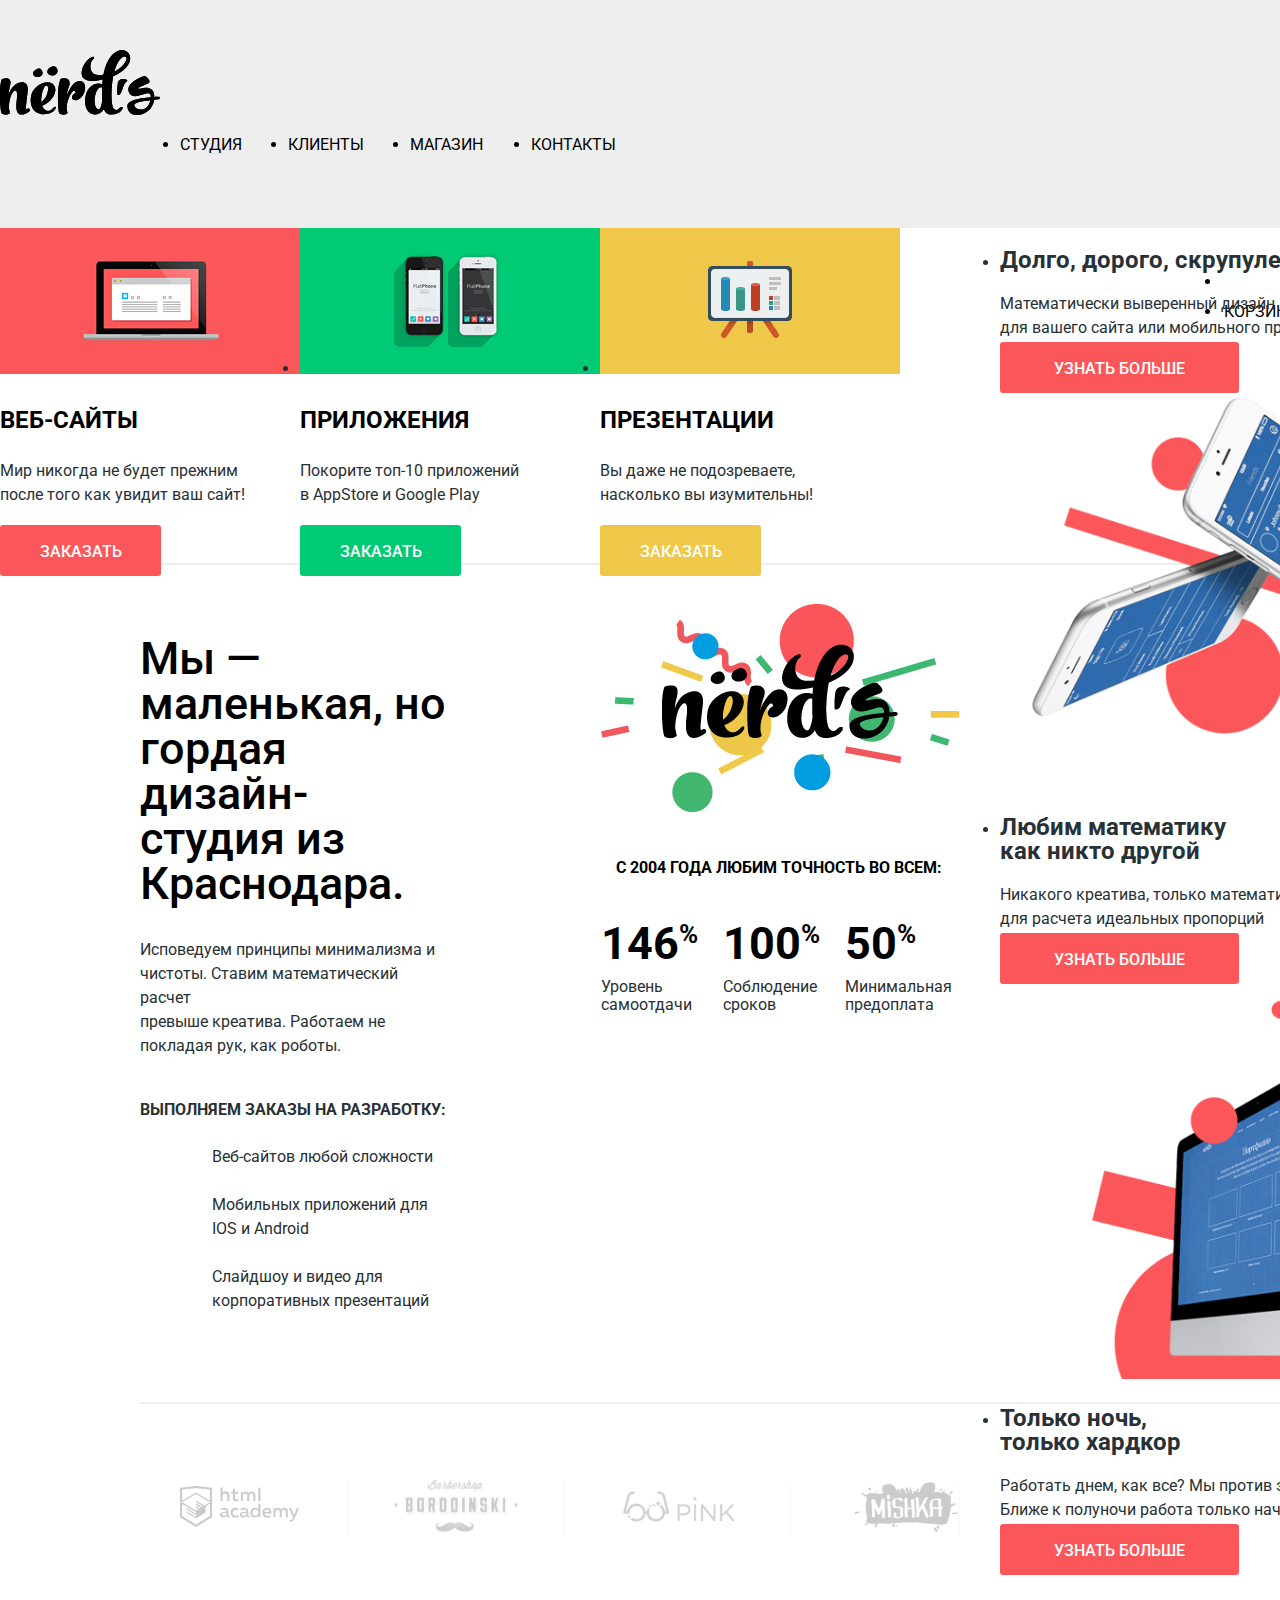
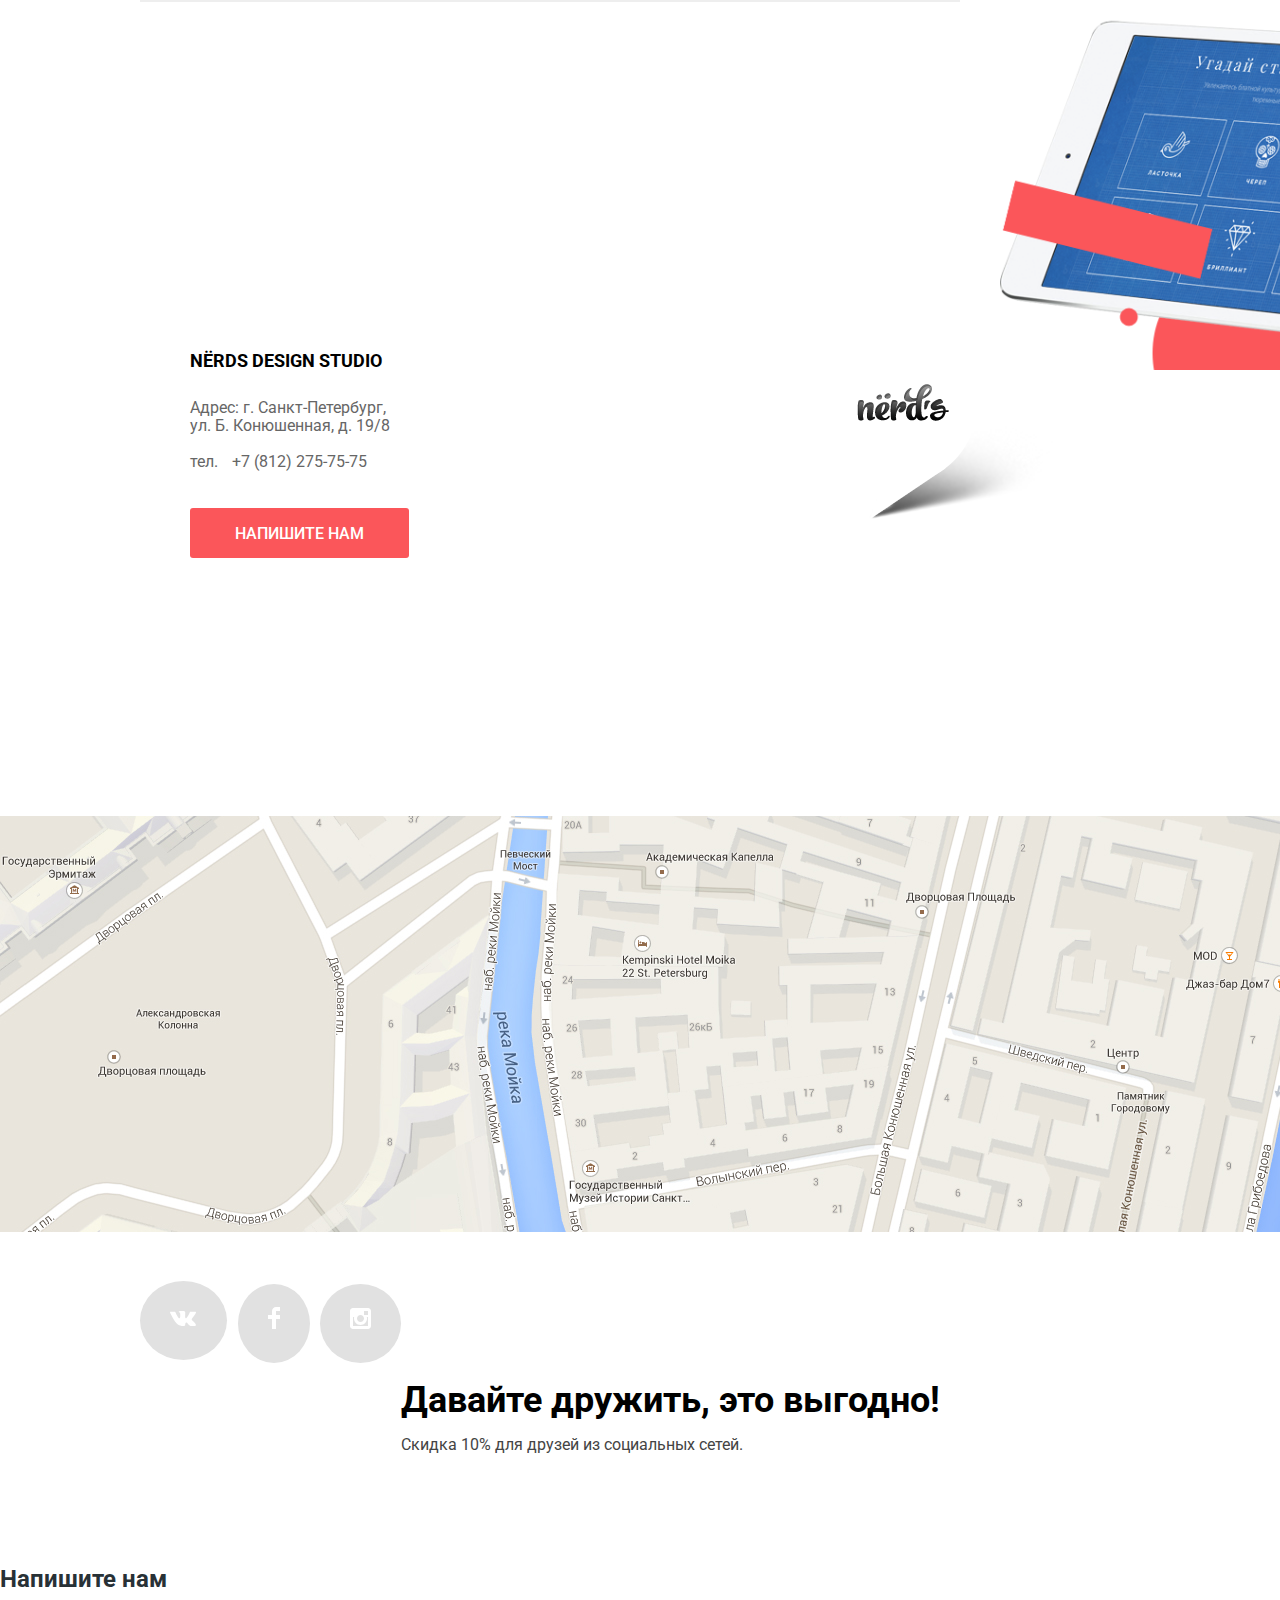
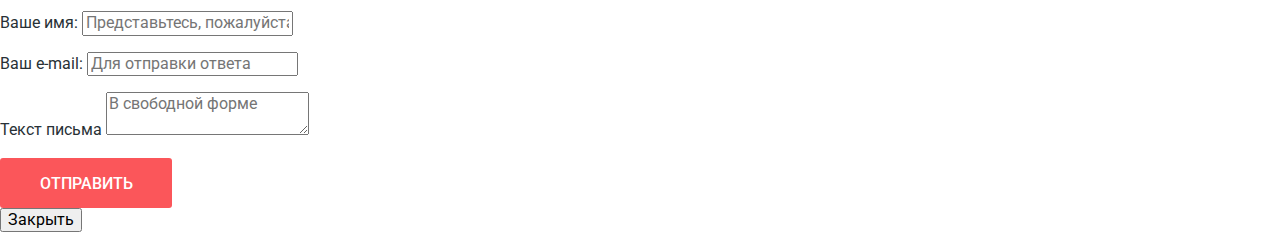
==== commit 985145f6: "Contant and forms" ====
--- a/index.html
+++ b/index.html
@@ -2,211 +2,261 @@
 <html class="page" lang="ru">
 
 <head>
-	<meta charset="utf-8">
-	<title>Nёrds</title>
-	<link href="https://fonts.googleapis.com/css2?family=Roboto:wght@100;300;400;500;700;900&display=swap"
-		rel="stylesheet">
-	<link href="style.css" rel="stylesheet">
+    <meta charset="utf-8">
+    <title>Nёrds</title>
+    <link href="https://fonts.googleapis.com/css2?family=Roboto:wght@100;300;400;500;700;900&display=swap" rel="stylesheet">
+    <link href="style.css" rel="stylesheet">
+    <link href="css/normalize.css" rel="stylesheet">
 </head>
 
 <body class="page-body">
-	<header class="main-header">
-		<nav class="main-navigation">
-			<a class="main-logo" href="index.html">
-				<img src="img/nerds-logo.svg" width="160" height="65" alt="Логотип дизайн-студии Нёрдс">
-			</a>
-			<div class="main-header-bar">
-				<div class="main-navigation-wrapper">
-					<ul class="site-navigation">
-						<li><a class="site-navigation" href="#">Студия</a></li>
-						<li><a class="site-navigation" href="#">Клиенты</a></li>
-						<li><a class="site-navigation" href="catalog.html">Магазин</a></li>
-						<li><a class="site-navigation" href="#">Контакты</a></li>
-					</ul>
-				</div>
-				<div class="user-navigation">
-					<a class="basket-link" href="#">Корзина</a>
-				</div>
-			</div>
-		</nav>
-	</header>
-
-	<main class="container">
-		<h1 class="visually-hidden">Нёрдс</h1>
-
-		<div class="description-section">
-			<div class="description">
-				<div class="description-text">
-					<h2>Долго, дорого, скрупулезно.</h2>
-					<p> Математически выверенный дизайн <br> для вашего сайта или мобильного приложения</p>
-					<a href="#" class="button learn-more-button">Узнать больше</a>
-				</div>
-				<div class="slider">
-					<img src="img/nerds-index-slide1.png" width="760" height="431" alt="Слайдер с телефонами">
-				</div>
-			</div>
-		</div>
-
-		<section class="features-list clearfix">
-			<h2 class="visually-hidden">Что могём</h2>
-			<ul>
-				<li class="feature-item">
-					<img src="img/illustration-1.jpg" width="300" height="146" alt="Ноутбук">
-					<h3>Веб-сайты</h3>
-					<p>Мир никогда не будет прежним <br> после того как увидит ваш сайт!</p>
-					<a href="#" class="button">Заказать</a>
-				</li>
-				<li class="feature-item-2">
-					<img src="img/illustration-2.png" width="300" height="146" alt="Телефоны">
-					<h3>Приложения</h3>
-					<p>Покорите топ-10 приложений <br> в AppStore и Google Play</p>
-					<a href="#" class="button">Заказать</a>
-				</li>
-				<li class="feature-item-3">
-					<img src="img/illustration-3.png" width="300" height="146" alt="Презентация">
-					<h3>Презентации</h3>
-					<p>Вы даже не подозреваете, <br> насколько вы изумительны!</p>
-					<a href="#" class="button">Заказать</a>
-				</li>
-			</ul>
-		</section>
-
-		<section class="index-content">
-			<div class="main-content">
-				<div class="index-content-left">
-					<h2>Мы — маленькая, но гордая <br> дизайн-студия из Краснодара.</h2>
-					<p>Исповедуем принципы минимализма и чистоты. Ставим математический расчет <br> превыше креатива.
-						Работаем не
-						покладая рук, как роботы.</p>
-					<div class="index-content-bottom">
-						<p>Выполняем заказы на разработку:</p>
-						<ul class="services">
-							<li class="service-item"> Веб-сайтов любой сложности</li>
-							<li class="service-item">Мобильных приложений для IOS и Android</li>
-							<li class="service-item">Слайдшоу и видео для корпоративных презентаций</li>
-						</ul>
-					</div>
-				</div>
-
-				<div class="index-content-right">
-					<div class="index-logo">
-						<img src="img/nerds-illustration 1.png" width="360" height="208" alt="Nёrds">
-					</div>
-					<div class="index-items">
-						<p class="text-logo">С 2004 года любим точность во всем:</p>
-						<table class="benefits-items">
-							<tbody>
-								<tr>
-									<td>146<span class="sup">%</span></td>
-									<td>100<span class="sup">%</span></td>
-									<td>50<span class="sup">%</span></td>
-								</tr>
-								<tr>
-									<th>Уровень самоотдачи</th>
-									<th>Соблюдение сроков</th>
-									<th>Минимальная предоплата</th>
-								</tr>
-							</tbody>
-						</table>
-					</div>
-				</div>
-			</div>
-		</section>
-
-		<div class="projects">
-			<ul class="projects-items">
-				<li class="project-item">
-					<a href="https://htmlacademy.ru/intensive/htmlcss">
-						<img src="img/Group5.png" width="199" height="67.82" alt="HTML Academy Logo">
-					</a>
-				</li>
-				<li class="project-item">
-					<a href="#">
-						<img src="img/logo-2.svg" width="209" height="90" alt="Barbershop Borodinski Logo">
-					</a>
-				</li>
-				<li class="project-item">
-					<a href="#">
-						<img src="img/logo-3.png" width="185" height="52" alt="Pink Logo">
-					</a>
-				</li>
-				<li class="project-item">
-					<a href="#">
-						<img src="img/logo-4.png" width="173" height="84" alt="Mishka Logo">
-					</a>
-				</li>
-			</ul>
-		</div>
-	</main>
-
-	<footer class="main-footer">
-
-		<div class="map">
-			<h2 class="visually-hidden">Как нас найти</h2>
-			<iframe
-				src="https://www.google.com/maps/embed?pb=!1m18!1m12!1m3!1d1998.6037872533261!2d30.32085871604709!3d59.93871648187617!2m3!1f0!2f0!3f0!3m2!1i1024!2i768!4f13.1!3m3!1m2!1s0x4696310fca145cc1%3A0x42b32648d8238007!2sBolshaya%20Konyushennaya%20St%2C%2019%2F8%2C%20Sankt-Peterburg%2C%20191186!5e0!3m2!1sen!2sru!4v1599840851358!5m2!1sen!2sru"
-				width="1440" height="416" frameborder="0" style="border:0;" allowfullscreen="" aria-hidden="false"
-				tabindex="0">
-			</iframe>
-			<div class="container">
-				<div class="contacts">
-					<h2 class="visually-hidden">Где мы</h2>
-					<p class="contacts-name">Nërds Design Studio</p>
-					<p class="contacts-address">Адрес: г. Санкт-Петербург, <br> ул. Б. Конюшенная, д. 19/8<br>
-						<br> тел. <a class="contacts-phone" href="tel:+78122757575">+7 (812) 275-75-75</a>
-					</p>
-					<a href="#" class="button write-us-button">Напишите нам</a>
-				</div>
-				<div class="Nerds-logo">
-					<img src="img/map-marker.png" width="231" height="190" alt="Логотип дизайн-студии Нёрдс">
-				</div>
-			</div>
-		</div>
-
-		<div class="footer-connect container">
-			<div class="footer-social">
-				<ul class="footer-social-list">
-					<li>
-						<a class="button social-button" href="#">
-							<span class="visually-hidden">Вконтакте</span>
-							<svg width="27" height="15" viewBox="0 0 27 15" fill="none"
-								xmlns="http://www.w3.org/2000/svg">
+    <header class="main-header">
+        <div class="main-header-bar container">
+            <div class="main-logo">
+                <img src="img/nerds-logo.svg" width="160" height="65" alt="Логотип дизайн-студии Нёрдс">
+            </div>
+            <nav class="main-navigation">
+                <ul class="site-navigation">
+                    <li><a href="#">Студия</a></li>
+                    <li><a href="#">Клиенты</a></li>
+                    <li><a href="catalog.html">Магазин</a></li>
+                    <li><a href="#">Контакты</a></li>
+                </ul>
+                <ul class="user-navigation">
+                    <li>
+                        <a class="cart-link" href="#">
+                            <svg width="15" height="15" viewBox="0 0 15 15" fill="none" xmlns="http://www.w3.org/2000/svg">
+								<path d="M4.5 15C5.32843 15 6 14.3284 6 13.5C6 12.6716 5.32843 12 4.5 12C3.67157 12 3 12.6716 3 13.5C3 14.3284 3.67157 15 4.5 15Z" fill="#A6A6A6"/>
+								<path d="M12.5 15C13.3284 15 14 14.3284 14 13.5C14 12.6716 13.3284 12 12.5 12C11.6716 12 11 12.6716 11 13.5C11 14.3284 11.6716 15 12.5 15Z" fill="#A6A6A6"/>
+								<path d="M15 2H4.07L3.648 0H0V2H2.031L4.016 11H15V9H9.441L15 6.951V2Z" fill="#A6A6A6"/>
+							</svg>
+                        </a>
+                    </li>
+                    <li>
+                        <a class="basket-link" href="#">Корзина </a>
+                    </li>
+                </ul>
+            </nav>
+        </div>
+    </header>
+
+    <main>
+        <h1 class="visually-hidden">Дизайн-студия «Нёрдс»</h1>
+        <section class="slider-section">
+            <h2 class="visually-hidden">Особенности</h2>
+            <div class="slider container">
+                <ul class="slide-list">
+                    <li>
+                        <div class="slide slide-1 slide-current">
+                            <h2>Долго, дорого, скрупулезно.</h2>
+                            <p> Математически выверенный дизайн <br> для вашего сайта или мобильного приложения</p>
+                            <a href="#" class="button learn-more-button">Узнать больше</a>
+                            <img src="img/nerds-index-slide1.png" width="760" height="431" alt="Слайдер с телефонами">
+                        </div>
+                    </li>
+                    <li>
+                        <div class="slide slide-2">
+                            <h2>Любим математику <br> как никто другой</h2>
+                            <p>Никакого креатива, только математические формулы <br> для расчета идеальных пропорций</p>
+                            <a href="#" class="button learn-more-button">Узнать больше</a>
+                            <img src="img/nerds-index-slide2.png" width="760" height="431" alt="Слайдер с мониторами">
+                        </div>
+                    </li>
+                    <li>
+                        <div class="slide slide-3">
+                            <h2>Только ночь,<br> только хардкор</h2>
+                            <p>Работать днем, как все? Мы против этого. <br> Ближе к полуночи работа только начинается.</p>
+                            <a href="#" class="button learn-more-button">Узнать больше</a>
+                            <img src="img/nerds-index-slide3.png" width="760" height="431" alt="Слайдер с планшетами">
+                        </div>
+                    </li>
+                    <div class="slider-buttons">
+                        <span class="slider-button slider-button-1 current"></span>
+                        <span class="slider-button slider-button-2"></span>
+                        <span class="slider-button slider-button-3"></span>
+                    </div>
+                </ul>
+            </div>
+        </section>
+
+        <section class="features-container container">
+            <h2 class="visually-hidden">Преимущества</h2>
+            <div class="features">
+                <ul class="features-list">
+                    <li class="feature-item">
+                        <img src="img/illustration-1.jpg" width="300" height="146" alt="Ноутбук">
+                        <h3>Веб-сайты</h3>
+                        <p>Мир никогда не будет прежним <br> после того как увидит ваш сайт!</p>
+                        <a href="#" class="button">Заказать</a>
+                    </li>
+                    <li class="feature-item-2">
+                        <img src="img/illustration-2.png" width="300" height="146" alt="Телефоны">
+                        <h3>Приложения</h3>
+                        <p>Покорите топ-10 приложений <br> в AppStore и Google Play</p>
+                        <a href="#" class="button">Заказать</a>
+                    </li>
+                    <li class="feature-item-3">
+                        <img src="img/illustration-3.png" width="300" height="146" alt="Презентация">
+                        <h3>Презентации</h3>
+                        <p>Вы даже не подозреваете, <br> насколько вы изумительны!</p>
+                        <a href="#" class="button">Заказать</a>
+                    </li>
+                </ul>
+            </div>
+        </section>
+
+        <section class="index-content container">
+            <h2 class="visually-hidden">Услуги</h2>
+            <div class="main-content">
+                <div class="index-content-left">
+                    <h2>Мы — маленькая, но гордая <br> дизайн-студия из Краснодара.</h2>
+                    <p>Исповедуем принципы минимализма и чистоты. Ставим математический расчет <br> превыше креатива. Работаем не покладая рук, как роботы.</p>
+                    <div class="index-content-bottom">
+                        <p>Выполняем заказы на разработку:</p>
+                        <ul class="services">
+                            <li class="service-item">Веб-сайтов любой сложности</li>
+                            <li class="service-item">Мобильных приложений для IOS и Android</li>
+                            <li class="service-item">Слайдшоу и видео для корпоративных презентаций</li>
+                        </ul>
+                    </div>
+                </div>
+
+                <div class="index-content-right">
+                    <div class="index-logo">
+                        <img src="img/nerds-illustration 1.png" width="360" height="208" alt="Nёrds">
+                    </div>
+                    <div class="index-items">
+                        <p class="text-logo">С 2004 года любим точность во всем:</p>
+                        <table class="benefits-items">
+                            <tbody>
+                                <tr>
+                                    <td>146<span class="sup">%</span></td>
+                                    <td>100<span class="sup">%</span></td>
+                                    <td>50<span class="sup">%</span></td>
+                                </tr>
+                                <tr>
+                                    <th>Уровень самоотдачи</th>
+                                    <th>Соблюдение сроков</th>
+                                    <th>Минимальная предоплата</th>
+                                </tr>
+                            </tbody>
+                        </table>
+                    </div>
+                </div>
+            </div>
+        </section>
+
+        <section class="projects container">
+            <h2 class="visually-hidden">Клиенты</h2>
+            <div class="clients">
+                <ul class="projects-items">
+                    <li class="project-item">
+                        <a href="https://htmlacademy.ru/intensive/htmlcss">
+                            <img src="img/logo1.svg" width="199" height="67.82" alt="HTML Academy Logo">
+                        </a>
+                    </li>
+                    <li class="project-item">
+                        <a href="#">
+                            <img src="img/logo2.svg" width="209" height="90" alt="Barbershop Borodinski Logo">
+                        </a>
+                    </li>
+                    <li class="project-item">
+                        <a href="#">
+                            <img src="img/logo3.svg" width="185" height="52" alt="Pink Logo">
+                        </a>
+                    </li>
+                    <li class="project-item">
+                        <a href="#">
+                            <img src="img/logo4.svg" width="173" height="84" alt="Mishka Logo">
+                        </a>
+                    </li>
+                </ul>
+            </div>
+        </section>
+    </main>
+
+    <footer class="main-footer">
+        <h2 class="visually-hidden">Контакты</h2>
+        <div class="modal modal-map">
+            <h3 class="visually-hidden">Адрес и телефон</h3>
+            <iframe src="https://www.google.com/maps/embed?pb=!1m18!1m12!1m3!1d1998.6037872533261!2d30.32085871604709!3d59.93871648187617!2m3!1f0!2f0!3f0!3m2!1i1024!2i768!4f13.1!3m3!1m2!1s0x4696310fca145cc1%3A0x42b32648d8238007!2sBolshaya%20Konyushennaya%20St%2C%2019%2F8%2C%20Sankt-Peterburg%2C%20191186!5e0!3m2!1sen!2sru!4v1599840851358!5m2!1sen!2sru"
+                width="1440" height="416" frameborder="0" style="border:0;" allowfullscreen title="Офис компании по адресу ул. Большая Конюшеная 19/8, Санкт-Петербург" aria-hidden="false" tabindex="0">
+            </iframe>
+            <img src="img/map.png" width="1440" height="416" alt="Санкт-Петербург, Большая Конюшенная, 19/8">
+            <div class="contacts-card-container">
+                <div class="contacts">
+                    <p class="contacts-name">Nërds Design Studio</p>
+                    <p class="contacts-address">Адрес: г. Санкт-Петербург, <br> ул. Б. Конюшенная, д. 19/8<br>
+                        <br> тел. <a class="contacts-phone" href="tel:+78122757575">+7 (812) 275-75-75</a>
+                    </p>
+                    <a href="#" class="button write-us-button">Напишите нам</a>
+                </div>
+                <div class="Nerds-logo">
+                    <img src="img/map-marker.png" width="231" height="190" alt="Логотип дизайн-студии Нёрдс">
+                </div>
+            </div>
+        </div>
+
+        <section class="footer-connect container">
+            <h3 class="visually-hidden">Социальные сети</h3>
+            <div class="footer-social">
+                <ul class="footer-social-list">
+                    <li>
+                        <a class="button social-button" href="#">
+                            <svg role="img" aria-label="Логотип Вконтакте" width="27" height="15" viewBox="0 0 27 15" fill="none" xmlns="http://www.w3.org/2000/svg">
 								<path
 									d="M16.138 11.51C17.094 11.201 18.318 13.55 19.621 14.449C20.599 15.13 21.348 14.983 21.348 14.983L24.821 14.933C24.821 14.933 26.636 14.821 25.778 13.379C25.707 13.259 25.275 12.31 23.193 10.357C21.016 8.31404 21.311 8.64504 23.932 5.11304C25.529 2.96004 26.168 1.64504 25.968 1.08504C25.776 0.546037 24.603 0.686037 24.603 0.686037L20.69 0.713037C20.309 0.714037 19.986 0.832037 19.839 1.22804C19.836 1.23204 19.218 2.89404 18.394 4.30704C16.653 7.29604 15.958 7.45504 15.67 7.26804C15.009 6.83504 15.176 5.53104 15.176 4.60404C15.176 1.70704 15.608 0.499037 14.33 0.187037C13.903 0.0830374 13.591 0.0150374 12.502 0.00503741C11.11 -0.0159626 9.92797 0.00503743 9.25797 0.334037C8.81297 0.557037 8.47197 1.04604 8.67897 1.07404C8.93897 1.10904 9.52197 1.23404 9.83397 1.66004C10.235 2.21204 10.223 3.44904 10.223 3.44904C10.223 3.44904 10.452 6.86004 9.68297 7.28304C9.15497 7.57304 8.43297 6.98104 6.87997 4.26704C6.08697 2.87904 5.48797 1.34504 5.48797 1.34504C5.48797 1.34504 5.37197 1.06004 5.16197 0.904037C4.91197 0.719037 4.56197 0.660037 4.56197 0.660037L0.84797 0.684037C0.84797 0.684037 0.28997 0.700037 0.0849697 0.946037C-0.0970303 1.16404 0.0699697 1.61404 0.0699697 1.61404C0.0699697 1.61404 2.97897 8.49504 6.27297 11.961C9.29297 15.143 12.725 14.932 12.725 14.932H14.28C14.28 14.932 14.749 14.878 14.989 14.62C15.213 14.38 15.203 13.929 15.203 13.929C15.203 13.929 15.172 11.82 16.138 11.51Z"
 									fill="white" />
 							</svg>
-						</a>
-					</li>
-					<li>
-						<a class="button social-button" href="#">
-							<span class="visually-hidden">Фейсбук</span>
-							<svg width="12" height="22" viewBox="0 0 12 22" fill="none"
-								xmlns="http://www.w3.org/2000/svg">
+                        </a>
+                    </li>
+                    <li>
+                        <a class="button social-button" href="#">
+                            <svg role="img" aria-label="Логотип Фейсбук" width="12" height="22" viewBox="0 0 12 22" fill="none" xmlns="http://www.w3.org/2000/svg">
 								<path d="M12 4V0H8C5.79086 0 4 1.79086 4 4V8H0V12H4V22H8V12H12V8H8V4H12Z"
 									fill="white" />
 							</svg>
-						</a>
-					</li>
-					<li>
-						<a class="button social-button" href="#">
-							<span class="visually-hidden">Инстаграм</span>
-							<svg width="21" height="21" viewBox="0 0 21 21" fill="none"
-								xmlns="http://www.w3.org/2000/svg">
+                        </a>
+                    </li>
+                    <li>
+                        <a class="button social-button" href="#">
+                            <svg role="img" aria-label="Логотип Инстаграм" width="21" height="21" viewBox="0 0 21 21" fill="none" xmlns="http://www.w3.org/2000/svg">
 								<path fill-rule="evenodd" clip-rule="evenodd"
 									d="M3 0H18C19.65 0 21 1.35 21 3V18C21 19.65 19.65 21 18 21H3C1.35 21 0 19.65 0 18V3C0 1.35 1.35 0 3 0ZM14 10.5C14 8.57 12.43 7 10.5 7C8.57 7 7 8.57 7 10.5C7 12.43 8.57 14 10.5 14C12.43 14 14 12.43 14 10.5ZM3 18V9H4.181C4.0626 9.49127 4.00186 9.99467 4 10.5C4 14.0899 6.91015 17 10.5 17C14.0899 17 17 14.0899 17 10.5C16.9986 9.99464 16.9379 9.49118 16.819 9H18V18H3ZM14 7H18V3H14V7Z"
 									fill="white" />
 							</svg>
-						</a>
-					</li>
-				</ul>
-			</div>
-			<div class="footer-friendship">
-				<h2>Давайте дружить, это выгодно!</h2>
-				<p>Скидка 10% для друзей из социальных сетей.</p>
-			</div>
-		</div>
-	</footer>
-
+                        </a>
+                    </li>
+                </ul>
+                <div class="footer-friendship">
+                    <h2>Давайте дружить, это выгодно!</h2>
+                    <p>Скидка 10% для друзей из социальных сетей.</p>
+                </div>
+            </div>
+        </section>
+    </footer>
+
+    <section class="modal modal-contact">
+        <h2>Напишите нам</h2>
+        <form class="contact-form" action="https://echo.htmlacademy.ru" method="POST">
+            <div class="contact-form-container">
+                <p>
+                    <label for="contact-form-name">Ваше имя:</label>
+                    <input id="contact-form-name" type="text" name="contact-form-name" placeholder="Представьтесь, пожалуйста">
+                </p>
+                <p>
+                    <label for="contact-form-email">Ваш e-mail:</label>
+                    <input id="contact-form-email" type="email" name="contact-form-email" placeholder="Для отправки ответа">
+                </p>
+                <p>
+                    <label for="contact-form-message">Текст письма</label>
+                    <textarea id="contact-form-message" name="contact-form-message" placeholder="В свободной форме"></textarea>
+                </p>
+            </div>
+            <button class="button button-send" type="submit">Отправить</button>
+        </form>
+        <button class="modal-close" type="button" aria-label="Закрыть">Закрыть</button>
+    </section>
 </body>
 
 </html>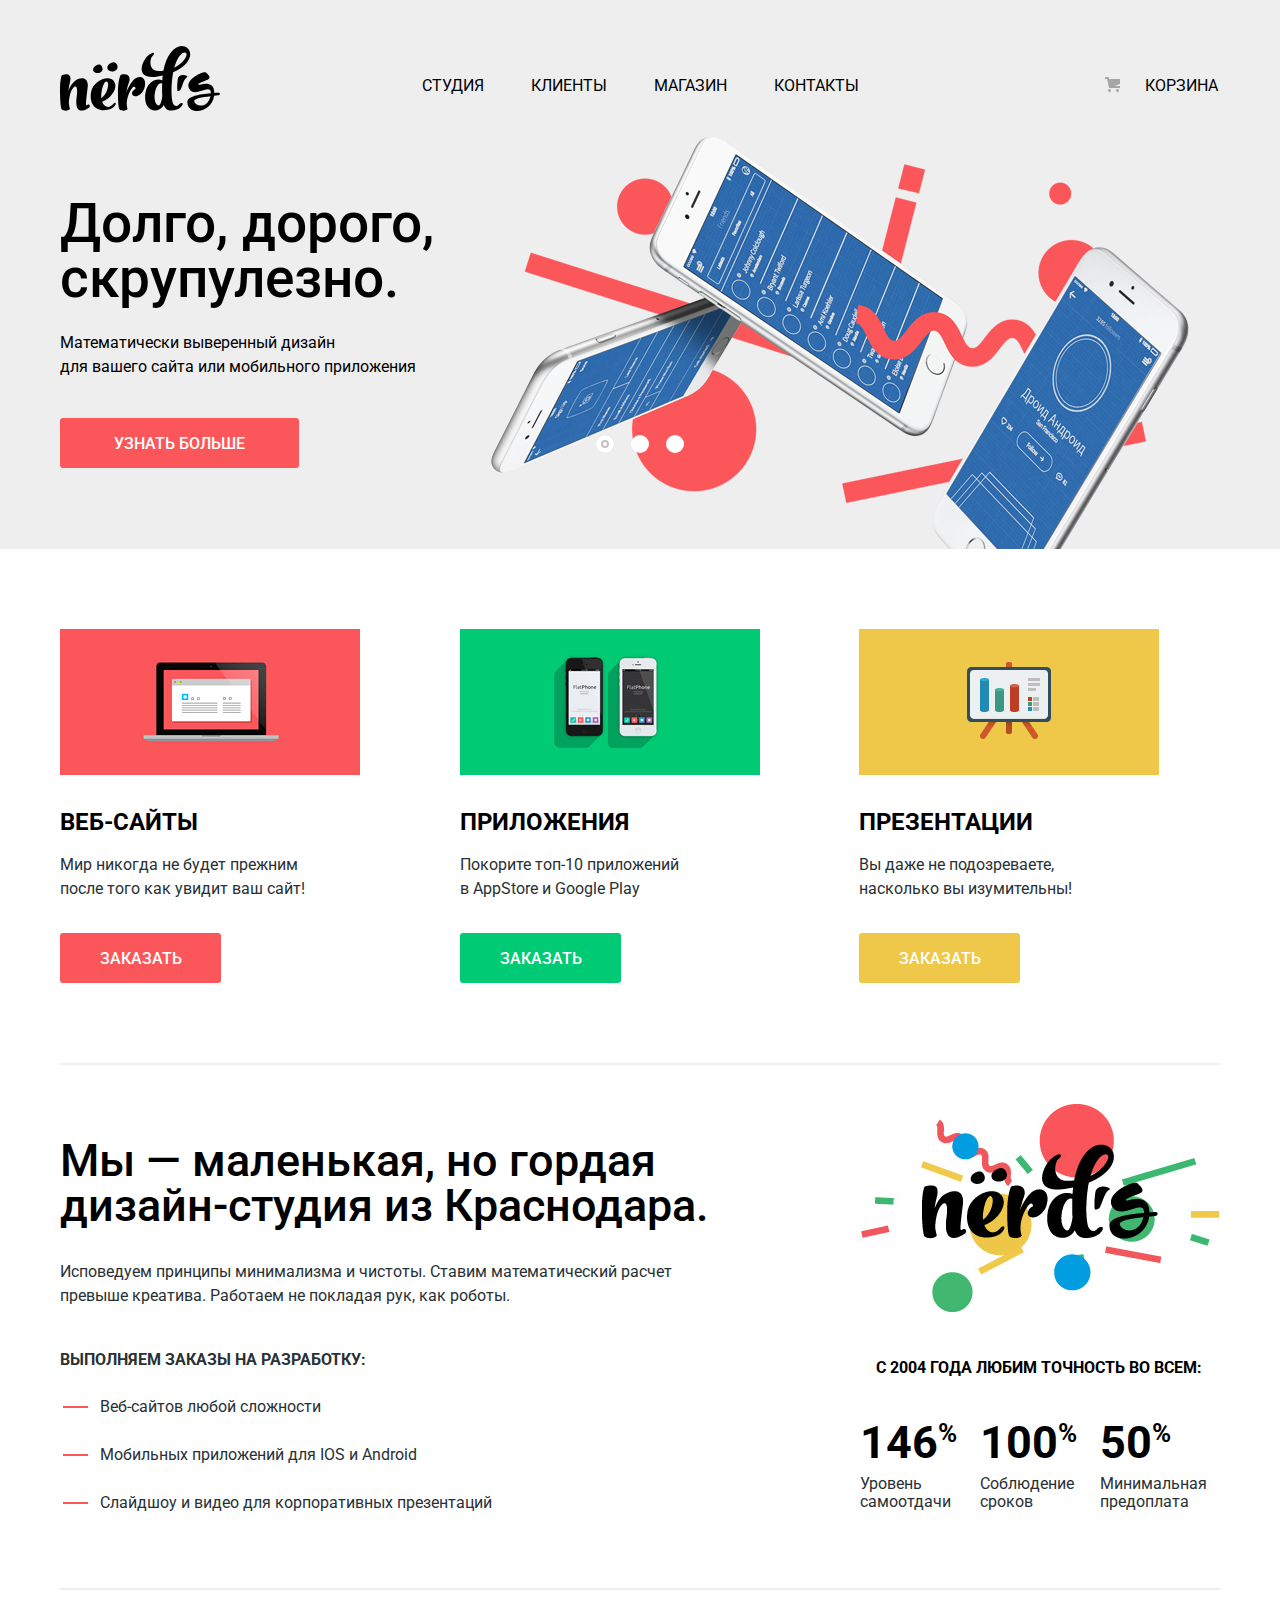
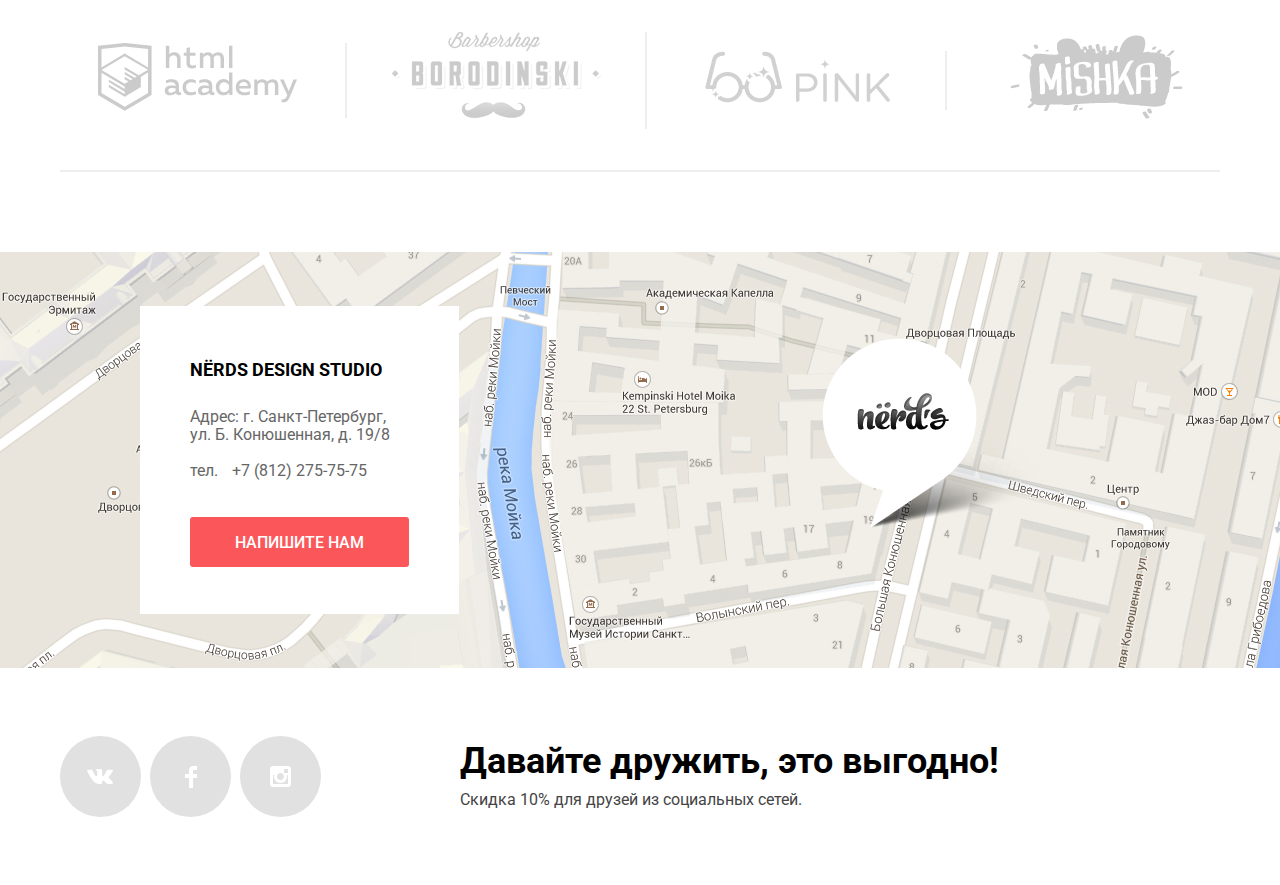
==== commit 98ef5c86: "New changes" ====
--- a/index.html
+++ b/index.html
@@ -12,9 +12,9 @@
 <body class="page-body">
     <header class="main-header">
         <div class="main-header-bar container">
-            <div class="main-logo">
+            <a class="main-logo">
                 <img src="img/nerds-logo.svg" width="160" height="65" alt="Логотип дизайн-студии Нёрдс">
-            </div>
+            </a>
             <nav class="main-navigation">
                 <ul class="site-navigation">
                     <li><a href="#">Студия</a></li>
@@ -22,20 +22,9 @@
                     <li><a href="catalog.html">Магазин</a></li>
                     <li><a href="#">Контакты</a></li>
                 </ul>
-                <ul class="user-navigation">
-                    <li>
-                        <a class="cart-link" href="#">
-                            <svg width="15" height="15" viewBox="0 0 15 15" fill="none" xmlns="http://www.w3.org/2000/svg">
-								<path d="M4.5 15C5.32843 15 6 14.3284 6 13.5C6 12.6716 5.32843 12 4.5 12C3.67157 12 3 12.6716 3 13.5C3 14.3284 3.67157 15 4.5 15Z" fill="#A6A6A6"/>
-								<path d="M12.5 15C13.3284 15 14 14.3284 14 13.5C14 12.6716 13.3284 12 12.5 12C11.6716 12 11 12.6716 11 13.5C11 14.3284 11.6716 15 12.5 15Z" fill="#A6A6A6"/>
-								<path d="M15 2H4.07L3.648 0H0V2H2.031L4.016 11H15V9H9.441L15 6.951V2Z" fill="#A6A6A6"/>
-							</svg>
-                        </a>
-                    </li>
-                    <li>
-                        <a class="basket-link" href="#">Корзина </a>
-                    </li>
-                </ul>
+                <div class="user-navigation">
+                    <a class="basket-link" href="#">Корзина </a>
+                </div>
             </nav>
         </div>
     </header>
@@ -46,36 +35,30 @@
             <h2 class="visually-hidden">Особенности</h2>
             <div class="slider container">
                 <ul class="slide-list">
-                    <li>
-                        <div class="slide slide-1 slide-current">
-                            <h2>Долго, дорого, скрупулезно.</h2>
-                            <p> Математически выверенный дизайн <br> для вашего сайта или мобильного приложения</p>
-                            <a href="#" class="button learn-more-button">Узнать больше</a>
-                            <img src="img/nerds-index-slide1.png" width="760" height="431" alt="Слайдер с телефонами">
-                        </div>
-                    </li>
-                    <li>
-                        <div class="slide slide-2">
-                            <h2>Любим математику <br> как никто другой</h2>
-                            <p>Никакого креатива, только математические формулы <br> для расчета идеальных пропорций</p>
-                            <a href="#" class="button learn-more-button">Узнать больше</a>
-                            <img src="img/nerds-index-slide2.png" width="760" height="431" alt="Слайдер с мониторами">
-                        </div>
-                    </li>
-                    <li>
-                        <div class="slide slide-3">
-                            <h2>Только ночь,<br> только хардкор</h2>
-                            <p>Работать днем, как все? Мы против этого. <br> Ближе к полуночи работа только начинается.</p>
-                            <a href="#" class="button learn-more-button">Узнать больше</a>
-                            <img src="img/nerds-index-slide3.png" width="760" height="431" alt="Слайдер с планшетами">
-                        </div>
-                    </li>
-                    <div class="slider-buttons">
-                        <span class="slider-button slider-button-1 current"></span>
-                        <span class="slider-button slider-button-2"></span>
-                        <span class="slider-button slider-button-3"></span>
-                    </div>
-                </ul>
+                    <li class="slide slide-1 slide-current">
+                        <h2>Долго, дорого, скрупулезно.</h2>
+                        <p> Математически выверенный дизайн <br> для вашего сайта или мобильного приложения</p>
+                        <a href="#" class="button learn-more-button">Узнать больше</a>
+                        <img src="img/nerds-index-slide1.png" width="760" height="431" alt="Слайдер с телефонами">
+                    </li>
+                    <li class="slide slide-2">
+                        <h2>Любим математику <br> как никто другой</h2>
+                        <p>Никакого креатива, только математические формулы <br> для расчета идеальных пропорций</p>
+                        <a href="#" class="button learn-more-button">Узнать больше</a>
+                        <img src="img/nerds-index-slide2.png" width="760" height="431" alt="Слайдер с мониторами">
+                    </li>
+                    <li class="slide slide-3">
+                        <h2>Только ночь,<br> только хардкор</h2>
+                        <p>Работать днем, как все? Мы против этого. <br> Ближе к полуночи работа только начинается.</p>
+                        <a href="#" class="button learn-more-button">Узнать больше</a>
+                        <img src="img/nerds-index-slide3.png" width="760" height="431" alt="Слайдер с планшетами">
+                    </li class="slider-buttons">
+                </ul>
+                <div class="slider-buttons">
+                    <span class="slider-button slider-button-1 current"></span>
+                    <span class="slider-button slider-button-2"></span>
+                    <span class="slider-button slider-button-3"></span>
+                </div>
             </div>
         </section>
 
@@ -123,7 +106,7 @@
 
                 <div class="index-content-right">
                     <div class="index-logo">
-                        <img src="img/nerds-illustration 1.png" width="360" height="208" alt="Nёrds">
+                        <img src="img/nerds-illustration-1.png" width="360" height="208" alt="Nёrds">
                     </div>
                     <div class="index-items">
                         <p class="text-logo">С 2004 года любим точность во всем:</p>
@@ -152,7 +135,7 @@
                 <ul class="projects-items">
                     <li class="project-item">
                         <a href="https://htmlacademy.ru/intensive/htmlcss">
-                            <img src="img/logo1.svg" width="199" height="67.82" alt="HTML Academy Logo">
+                            <img src="img/logo1.svg" width="199" height="68" alt="HTML Academy Logo">
                         </a>
                     </li>
                     <li class="project-item">
@@ -177,23 +160,20 @@
 
     <footer class="main-footer">
         <h2 class="visually-hidden">Контакты</h2>
-        <div class="modal modal-map">
+        <div class="modal map">
             <h3 class="visually-hidden">Адрес и телефон</h3>
             <iframe src="https://www.google.com/maps/embed?pb=!1m18!1m12!1m3!1d1998.6037872533261!2d30.32085871604709!3d59.93871648187617!2m3!1f0!2f0!3f0!3m2!1i1024!2i768!4f13.1!3m3!1m2!1s0x4696310fca145cc1%3A0x42b32648d8238007!2sBolshaya%20Konyushennaya%20St%2C%2019%2F8%2C%20Sankt-Peterburg%2C%20191186!5e0!3m2!1sen!2sru!4v1599840851358!5m2!1sen!2sru"
-                width="1440" height="416" frameborder="0" style="border:0;" allowfullscreen title="Офис компании по адресу ул. Большая Конюшеная 19/8, Санкт-Петербург" aria-hidden="false" tabindex="0">
+                width="1440" height="416" style="border:0;" allowfullscreen title="Офис компании по адресу ул. Большая Конюшеная 19/8, Санкт-Петербург" aria-hidden="false" tabindex="0">
             </iframe>
-            <img src="img/map.png" width="1440" height="416" alt="Санкт-Петербург, Большая Конюшенная, 19/8">
-            <div class="contacts-card-container">
-                <div class="contacts">
-                    <p class="contacts-name">Nërds Design Studio</p>
-                    <p class="contacts-address">Адрес: г. Санкт-Петербург, <br> ул. Б. Конюшенная, д. 19/8<br>
-                        <br> тел. <a class="contacts-phone" href="tel:+78122757575">+7 (812) 275-75-75</a>
-                    </p>
-                    <a href="#" class="button write-us-button">Напишите нам</a>
-                </div>
-                <div class="Nerds-logo">
-                    <img src="img/map-marker.png" width="231" height="190" alt="Логотип дизайн-студии Нёрдс">
-                </div>
+            <div class="contacts">
+                <p class="contacts-name">Nërds Design Studio</p>
+                <p class="contacts-address">Адрес: г. Санкт-Петербург, <br> ул. Б. Конюшенная, д. 19/8<br>
+                    <br> тел. <a class="contacts-phone" href="tel:+78122757575">+7 (812) 275-75-75</a>
+                </p>
+                <a href="#" class="button write-us-button">Напишите нам</a>
+            </div>
+            <div class="Nerds-logo">
+                <img src="img/map-marker.png" width="231" height="190" alt="Логотип дизайн-студии Нёрдс">
             </div>
         </div>
 
--- a/style.css
+++ b/style.css
@@ -1,37 +1,40 @@
 /* Variables */
 
 :root {
-  --basic-black: #000000;
-  --bright-red: #FB565A;
-  --red: #E74246;
-  --moderate-ted: #D7373B;
-  --vivid-green: #00CA74;
-  --lime-green: #00BC6C;
-  --dark-cyan: #00AA62;;
-  --medium-sea-green: #00CA74;
-  --bright-orange: #EFC849;
-  --bright-bright-orange: #EAB534;
-  --vivid-orange:#E5A722;
-  --grey: #EEEEEE;
-  --basic-white: #ffffff;
-  --dark-grayish-blue: #283136;
-  --special: #444444;
-  --light-grey: #E1E1E1;
-  --very-light-grey: #DFDFDF;
-  --very-dark-grey: #4D4D4D;
-  --light-grey-2: #D5D5D5;
-  --grey-67: #ABABAB;
-  --dimgray: #666666;
-  --shade-cyan-blue: #D7DCDF;
-  --gainsboro: #DFDFDF;
-  --gray: #A6A6A6;
-}
+    --basic-black: #000000;
+    --bright-red: #FB565A;
+    --red: #E74246;
+    --moderate-ted: #D7373B;
+    --vivid-green: #00CA74;
+    --lime-green: #00BC6C;
+    --dark-cyan: #00AA62;
+    ;
+    --medium-sea-green: #00CA74;
+    --bright-orange: #EFC849;
+    --bright-bright-orange: #EAB534;
+    --vivid-orange: #E5A722;
+    --grey: #EEEEEE;
+    --basic-white: #ffffff;
+    --dark-grayish-blue: #283136;
+    --special: #444444;
+    --light-grey: #E1E1E1;
+    --very-light-grey: #DFDFDF;
+    --very-dark-grey: #4D4D4D;
+    --light-grey-2: #D5D5D5;
+    --grey-67: #ABABAB;
+    --dimgray: #666666;
+    --shade-cyan-blue: #D7DCDF;
+    --gainsboro: #DFDFDF;
+    --gray: #A6A6A6;
+}
+
 
 /* Global */
 
 body {
     margin: 0;
     padding: 0;
+    min-width: 1160px;
     font-family: "Roboto", Arial, sans-serif;
     font-style: normal;
     font-size: 16px;
@@ -51,13 +54,24 @@
 }
 
 .container {
-    width: 1440px;
-    padding: 0;
-}
-
-.visually-hidden{
-    display: none;
-}
+    width: 1160px;
+    margin: 0 auto;
+    padding: 0 20px;
+}
+
+.visually-hidden {
+    position: absolute;
+    width: 1px;
+    height: 1px;
+    margin: -1px;
+    border: 0;
+    padding: 0;
+    white-space: nowrap;
+    clip-path: inset(100%);
+    clip: rect(0 0 0 0);
+    overflow: hidden;
+}
+
 
 /* Grid */
 
@@ -68,90 +82,71 @@
 .page-body {
     min-height: 100%;
     display: grid;
-    grid-template-rows: min-content 1fr min-content; 
-    align-content: start; 
-}
+    grid-template-rows: min-content 1fr min-content;
+    align-content: start;
+}
+
 
 /* Header */
 
-header {
+.main-header {
     background-color: var(--grey);
-    width: 1440px;
-}
+    padding-top: 45px;
+}
+
+
+/* Header-Logo */
+
+.main-logo img,
+.inner-logo img {
+    height: auto;
+    min-width: 160px;
+}
+
+.inner-logo img:active {
+    opacity: 0.3;
+}
+
+
+/* Main navigation */
 
 .main-header-bar {
-    margin: 0 auto;
-}
-
-/* Header-Logo */
-
-.main-logo {
-    margin-left: 0;
-    padding-top: 49px;
-    width: 160px;
-    height: 65px;
-    float: left;
-}
-
-.main-logo img {
-    background-image: url(img/nerds-logo.svg);
-}
-
-.main-logo img:hover {
-    background-image: url(img/nerds-logo.svg);
-}
-
-.main-logo img:active {
-   background-image: url(img/gray-logo.svg);
-   color: var(--gray);
-}
-
-/* Main navigation */
+    display: flex;
+    min-height: 65px;
+}
 
 .main-navigation {
-    display: inline-block;
-    width: 1157px;
-    height: 114px;
-    margin-left: 140px;
-    margin-right: 143px;
-    color: var(--basic-black);
-}
-
-.main-navigation-wrapper {
+    color: var(--basic-black);
+    justify-content: space-between;
+    padding-top: 26px;
+    line-height: 30px;
+    color: var(--basic-black);
+    text-transform: uppercase;
+    display: flex;
+    margin-left: 202px;
+}
+
+.site-navigation {
+    margin: 0;
+    padding: 0;
     list-style: none;
-    float: left;
+    display: flex;
+}
+
+.site-navigation {
     width: 437px;
-    padding-top: 75px;
-    margin-left: 202px;
-    margin-right: 280px; 
-    margin-bottom: 9px;
     text-align: center;
-}
-
-.site-navigation {
-    display: grid;
-    grid-template-columns: 63px 77px 76px 86px;
-    grid-column-gap: 45px; 
-}
-
-.main-navigation-wrapper ul {
-    margin: 0;
-    padding: 0;
-}
-
-.main-navigation-wrapper li {
-    display: inline;
-}
-
-.main-navigation a {
-    line-height: 30px;
-    color: var(--basic-black);
-    text-transform: uppercase;
+    justify-content: space-between;
+    flex-wrap: wrap;
+}
+
+.site-navigation li {
+    display: list-item;
 }
 
 .site-navigation a,
-.user-navigation a {
-  color: var(--basic-black);
+.basket-link {
+    color: var(--basic-black);
 }
 
 .site-navigation a:hover,
@@ -161,80 +156,167 @@
 
 .site-navigation a:active,
 .user-navigation a:active {
-    color: var(--basic-black);
-    mix-blend-mode: normal;
-    opacity: 0.3;
-}
+    color: rgba(0, 0, 0, 0.3);
+}
+
+.nav-current {
+    position: relative;
+}
+
+.nav-current::after {
+    content: "";
+    display: block;
+    position: absolute;
+    bottom: -13px;
+    left: 0;
+    width: 100%;
+    height: 2px;
+    background-color: var(--bright-red);
+}
+
 
 /* User navigation */
 
 .user-navigation {
-    float: right;
-    padding-top: 75px;
-    margin-right: 0;
-    margin-bottom: 9px;
-    width: 75px;
-    text-align: right;
-}
+    width: 115px;
+    margin-left: 286px;
+}
+
+.basket-link {
+    position: relative;
+}
+
+.basket-link::before {
+    content: "";
+    position: absolute;
+    top: 1px;
+    left: -40px;
+    width: 15px;
+    height: 15px;
+    background-image: url('img/cart-icon.svg');
+    background-repeat: no-repeat;
+}
+
 
 /* Description */
 
-.description-section {
+.slider-section {
     background-color: var(--grey);
-    width: 1440px;
-}
-
-.description {
-    display: flex;
-    margin-left: 140px;
-    margin-right: 143px;
-}
-
-.description-text {
-    float: left;
-    width: 538px;
-}
-
-.description-text h2 {
-    display: block;
+}
+
+.slider {
+    position: relative;
+    min-height: 431px;
+}
+
+.slide-list {
+    list-style: none;
+    margin: 0;
+    padding: 0;
+    height: 100%;
+    width: 100%;
+}
+
+.slide {
+    width: 1160px;
+    color: var(--basic-black);
+}
+
+.slide h2 {
     font-weight: 500;
     font-size: 55px;
     line-height: 55px;
-    color: var(--basic-black);
-    height: 111px;
-    text-align: left;
+    margin-top: 78px;
     margin-bottom: 25px;
-}
-
-.description-text p {
+    max-width: 538px;
+}
+
+.slide p {
+    max-width: 416px;
+    margin-bottom: 38px;
+    margin-top: 0;
+    min-height: 49px;
+}
+
+.slide img {
+    top: 0;
+    right: 3px;
+    z-index: -1;
+}
+
+.slide-current {
+    z-index: 10;
+}
+
+.slide,
+.slide a,
+.slide img {
+    position: absolute;
+}
+
+
+/* Slider buttons */
+
+.slider-buttons {
+    position: absolute;
+    bottom: 96px;
+    left: 250px;
+    right: 250px;
+    display: flex;
+    flex-wrap: wrap;
+    justify-content: center;
+    z-index: 20;
+}
+
+.slider-button {
+    width: 18px;
+    height: 18px;
+    border-radius: 50%;
+    background-color: var(--basic-white);
+    cursor: pointer;
+    margin-right: 17px;
+    padding: 0;
+}
+
+.slider-button:last-child {
+    margin-right: 0;
+}
+
+.slider-button.current {
+    box-shadow: inset 0 0 0 5px #fff, inset 0 0 0 7px #c1c1c1;
+}
+
+.slide {
+    display: none;
+}
+
+.slide-current {
     display: block;
-    width: 400px;
-    height: 49px;
-    text-align: left;
-    margin-bottom: 38px;
-}
-
-.slider {
-   float: right;
-   width: 760px;
-   margin-left: 0;
-}
+}
+
 
 /* Features */
 
+.features {
+    margin: 0;
+}
 
 .features-list {
     display: flex;
-    margin: 0;
-    padding: 0;
+    list-style: none;
+    flex-wrap: wrap;
+    justify-content: space-between;
+    margin: 0;
+    padding: 80px 60px 80px 0;
+}
+
+.features-list li {
+    min-width: 300px;
 }
 
 .features-list p {
-    margin-bottom: 32px;
-}
-
-.features-list li {
-    width: 300px;
+    margin: 0;
+    padding: 0;
 }
 
 .features-list h3 {
@@ -243,26 +325,13 @@
     line-height: 30px;
     text-transform: uppercase;
     color: var(--basic-black);
-}
-
-.features-list ul {
-    list-style: none;
-    display: grid;
-    grid-template-columns: 1fr 1fr 1fr;
-    column-gap: 100px;
-    margin-left: 140px;
-    margin-bottom: 80px;
-    margin-top: 80px;
-    padding: 0;
-}
-
-.feature-list a {
-    font: inherit;
-    text-align: center;
-    color: var(--basic-white);
-    vertical-align: middle;
-    text-transform: uppercase;
-    border: none;
+    margin-top: 25px;
+    margin-bottom: 16px;
+}
+
+.features-list a {
+    margin-right: 140px;
+    margin-top: 32px;
 }
 
 .feature-item a {
@@ -280,33 +349,38 @@
 .feature-item a:hover {
     background-color: var(--red);
 }
+
 .feature-item a:focus,
 .feature-item a:active {
     background-color: var(--moderate-ted);
 }
 
-.feature-item-2 a:hover{
+.feature-item-2 a:hover {
     background-color: var(--lime-green);
 }
+
 .feature-item-2 a:focus,
 .feature-item-2 a:active {
     background-color: var(--dark-cyan);
 }
 
-.feature-item-3 a:hover{
+.feature-item-3 a:hover {
     background-color: var(--bright-bright-orange);
 }
+
 .feature-item-3 a:focus,
 .feature-item-3 a:active {
     background-color: var(--vivid-orange);
 }
 
+
 /* Buttons */
 
 .button {
+    display: block;
     background: var(--bright-red);
     color: var(--basic-white);
-    text-decoration: none; 
+    text-decoration: none;
     text-transform: uppercase;
     text-align: center;
     font-weight: 500;
@@ -315,7 +389,7 @@
     border-radius: 3px;
     padding: 17px 39px 15px 40px;
     outline: none;
-    vertical-align: middle;
+    cursor: pointer;
 }
 
 .button:hover {
@@ -324,41 +398,37 @@
 
 .button:active {
     background-color: var(--moderate-ted);
+    box-shadow: inset 0 3px 0 0 rgba(0, 1, 1, 0.1);
+    color: rgba(255, 255, 255, 0.3);
 }
 
 .learn-more-button {
     padding: 17px 54px 15px 54px;
+    margin-right: 157px;
+    margin-bottom: 80px;
 }
 
 .write-us-button {
-    display: block;
     padding: 17px 44px 15px 44px;
     margin-top: 37px;
     margin-right: 50px;
     margin-left: 50px;
 }
 
+
 /* Index-content */
 
-.index-content {
-    display: block;
-    margin-left: 140px;
-    margin-right: 140px;
+.main-content {
+    display: flex;
+    min-height: 361px;
     border-top: 2px solid var(--grey);
     border-bottom: 2px solid var(--grey);
-}
-
-.main-content {
-    display: flex;
-    min-height: 361px;
+    padding-top: 39px;
+    padding-bottom: 73px;
 }
 
 .index-content-left {
-    float: left;
     width: 651px;
-    margin-top: 34px;
-    display: block;
-    padding-bottom: 73px;
 }
 
 .index-content-left h2 {
@@ -367,53 +437,53 @@
     line-height: 45px;
     color: var(--basic-black);
     margin-bottom: 32px;
+    margin-top: 34px;
 }
 
 .index-content-left p {
-    display: block;
+    margin: 0;
 }
 
 .index-content-bottom p {
     text-transform: uppercase;
     font-weight: bold;
+    margin-top: 40px;
     margin-bottom: 23px;
-    margin-top: 40px;
-}
-
-.index-content-bottom {
-    display: block;
 }
 
 .services {
     list-style: none;
-    margin-left: 32px;
+    margin: 0;
 }
 
 .service-item {
     margin-bottom: 24px;
     display: list-item;
+    position: relative;
 }
 
 .service-item:last-child {
     margin-bottom: 0;
 }
 
+.service-item::before {
+    display: block;
+    content: "";
+    width: 25px;
+    height: 2px;
+    background-color: var(--bright-red);
+    position: absolute;
+    left: -37px;
+    top: 11px;
+}
+
 .index-content-right {
-    display: block;
-    float: right;
     width: 360px;
     margin-left: 149px;
-    margin-top: 39px;
-    padding-bottom: 74px;
-}
-
-.index-logo {
-    max-width: 100%;
-    height: auto;
+    margin-bottom: 1px;
 }
 
 .text-logo {
-    display: block;
     text-transform: uppercase;
     color: var(--basic-black);
     margin-bottom: 31px;
@@ -425,7 +495,7 @@
 
 table {
     display: table;
-    box-sizing: border-box;  
+    box-sizing: border-box;
     border-color: var(--basic-black);
 }
 
@@ -448,6 +518,7 @@
 td {
     display: table-cell;
     vertical-align: inherit;
+    padding: 0;
 }
 
 .benefits-items td {
@@ -472,26 +543,23 @@
     line-height: 18px;
     min-width: 120px;
     text-align: left;
-}
+    padding: 0;
+}
+
 
 /* Projects */
 
-.projects {
-    display: block;
-    padding: 0;
-    margin: 0;
-}
-
 .projects-items {
     display: flex;
-    border-bottom: 2px solid var(--grey);
-    margin-left: 140px;
-    margin-right: 140px;
+    flex-wrap: wrap;
     list-style: none;
     min-height: 180px;
     vertical-align: middle;
     justify-content: center;
     align-items: center;
+    border-bottom: 2px solid var(--grey);
+    margin: 0;
+    padding: 0;
 }
 
 .project-item:nth-child(1) {
@@ -514,39 +582,50 @@
 .project-item:nth-child(4) {
     width: 173px;
     padding-left: 63px;
+    border-right: 0;
 }
 
 .project-item {
-    display: flex;
+    border-right: 2px solid var(--grey);
+}
+
+.project-item img {
     opacity: 0.2;
-    color: var(--basic-black);
-    height: 52px;
-    align-items: center;
-    border-right: 2px solid var(--grey);
-}
-
-.project-item:hover {
+}
+
+.project-item img:hover {
     opacity: 1;
 }
 
-.project-item:active {
+.project-item img:active {
     opacity: 0.1;
 }
 
+
 /* Contacts */
 
 .map {
+    position: relative;
     margin-top: 80px;
+    background-image: url("img/map.png");
+    background-repeat: no-repeat;
+    height: 416px;
+}
+
+.map iframe {
+    width: 100%;
+    height: 100%;
+    border: 0;
+    position: absolute;
 }
 
 .contacts {
-    display: block;
     background-color: var(--basic-white);
     width: 319px;
-    height: 308px; 
-    position: absolute;
+    height: 308px;
+    position: absolute;
+    top: 54px;
     left: 140px;
-    top: 1897px; 
 }
 
 .contacts p {
@@ -581,45 +660,45 @@
 }
 
 .Nerds-logo {
-    display: block;
-    position: absolute;
+    position: absolute;
+    top: 86px;
     left: 822px;
-    top: 1929px; 
-}
+    width: 231px;
+    min-height: 190px;
+}
+
 
 /* Social Button */
 
 .social-button a:hover {
     background: linear-gradient(0deg, #E74246, #E74246), #FFFFFF;
 }
-.social-button a:focus,
-.social-button a:active{
-    background: linear-gradient(0deg, var(--moderate-ted), var(--moderate-ted)), var(--basic-white);
-}
+
+.social-button a:active {
+    background: linear-gradient(0deg, #D7373B, #D7373B), #FFFFFF;
+}
+
+.social-button:active svg {
+    opacity: 0.3;
+}
+
 
 /* Main Footer */
 
-.footer-connect {
-    display: inline-block;
-}
-
 .footer-social {
-    float: left;
     display: flex;
     padding-bottom: 68px;
     padding-top: 68px;
-    padding-left: 140px;
-    padding-right: 139px;
 }
 
 .footer-social-list {
-    display: flex;
+    justify-content: space-between;
+    display: flex;
+    flex-wrap: wrap;
     list-style: none;
-    flex-wrap: wrap;
     margin: 0;
     padding: 0;
     width: 261px;
-    justify-content: space-between;
 }
 
 .footer-social-list li {
@@ -627,39 +706,42 @@
 }
 
 .social-button {
+    display: flex;
     align-items: center;
-    width: 81px;
     justify-content: center;
     background-color: var(--light-grey);
     border-radius: 50%;
-    padding: 30px 30px 30px 30px;
+    padding: 0;
+    width: 81px;
+    height: 81px;
 }
 
 .footer-friendship {
-    float: left;
-    margin: 0;
-    padding: 0;
+    margin-top: 7px;
+    margin-left: 139px;
 }
 
 .footer-friendship h2 {
-    display: block;
     font-weight: bold;
     font-size: 36px;
     line-height: 36px;
     color: var(--basic-black);
-    margin-bottom: 10px;
+    margin: 0;
     width: 660px;
-    margin-top: 75px;
 }
 
 .footer-friendship p {
-    display: block;
     line-height: 22px;
     color: var(--special);
     width: 373px;
-}
+    margin-top: 10px;
+    margin-bottom: 0;
+}
+
 
 /* Inner Page */
+
+
 /* Main Header */
 
 .inner-page .main-header {
@@ -677,16 +759,15 @@
     background-color: var(--basic-white);
 }
 
+
 /* Catalog Title */
 
 .catalog-title {
-    width: 1440px;
     text-align: center;
     background-color: var(--grey);
-    height: 163px;
-    margin: 0;
+    max-height: 163px;
     padding-top: 78px;
-    padding-bottom: 78px;
+    padding-bottom: 108px;
 }
 
 .catalog-title h1 {
@@ -695,63 +776,73 @@
     font-size: 55px;
     line-height: 55px;
     text-transform: none;
-}
+    margin: 0;
+}
+
+.catalog-page {
+    display: flex;
+    justify-content: space-between;
+    padding-top: 55px;
+}
+
 
 /* Filters */
 
-.goods {
-    float: left;
-    margin-top: 55px;
-    margin-left: 140px;
-    color: var(--dark-grayish-blue);
-    margin-right: 140px;
-}
-
-.goods-filters {
-    float: left;
-    width: 260px;
-}
-
-.filter-name {
+.filter-option {
+    margin: 0;
+    padding: 0;
+    border: none;
+    list-style: none;
+}
+
+legend {
     display: block;
     font-size: 18px;
     line-height: 30px;
     text-transform: uppercase;
-}
+    font-weight: bold;
+}
+
+
 /* Filter worth */
+
+.filter-worth {
+    width: 260px;
+    margin-top: 48px;
+    margin-bottom: 54px;
+    color: var(--dark-grayish-blue);
+}
 
 .range-controls {
     background-color: var(--grey);
     border-radius: 3px;
-    position: absolute;
-    width: 260px;
-    height: 80px;
+    position: relative;
+    height: 2px;
     margin-bottom: 14px;
-    margin-top: 48px;
-}
-
-.scale {
+    padding: 39px 33px;
+}
+
+.range-controls .scale {
     background-color: var(--shade-cyan-blue);
     height: 2px;
     width: 205px;
-    margin-top: 39px;
-    margin-left: 33px;
-}
-
-.bar {
+    /* margin: 39px 33px 39px; */
+}
+
+.range-controls .bar {
     background-color: var(--medium-sea-green);
     height: 2px;
     width: 67%;
-}
-
-.toggle {
+    margin-left: 0%;
+}
+
+.range-controls .toggle {
     background-color: var(--grey-67);
     border: 8px solid var(--basic-white);
     border-radius: 50%;
     box-shadow: 0px 2px 1px rgba(0, 0, 0, 0.15);
     cursor: pointer;
     height: 4px;
-    left: 0px;
     position: absolute;
     top: 30px;
     width: 4px;
@@ -765,105 +856,216 @@
     left: 160px;
 }
 
+
 /* Price-controls flters */
 
+.filter-form label {
+    position: relative;
+    cursor: pointer;
+    line-height: 22px;
+}
+
 .price-controls label {
-    display: inline-block;
-    line-height: 22px;
+    display: inline;
+    width: 50%;
     text-transform: uppercase;
-}
-
-.min-price {
-    float: left;
-}
-
-.max-price {
-    float: right;
+    vertical-align: baseline;
 }
 
 .price-controls input {
     background-color: var(--grey);
     border-radius: 3px;
-    border: none;
+    border: 0;
     width: 80px;
+    text-align: center;
+    margin-left: 11px;
+    margin-right: 0;
     height: 38px;
-    text-align: center;
-    margin-left: 12px;
-    font-size: 16px;
-    margin-top: 142px;
-    margin-bottom: 54px;
-}
+    padding: 0;
+}
+
+label.max-price {
+    margin-left: 22px;
+}
+
 
 /* Grid-filter */
 
-.grid,
-.feature {
-    list-style: none;
+.grid-filter {
+    margin-top: 0;
+    margin-bottom: 46px;
+}
+
+.grid {
     margin-top: 16px;
-    line-height: 19px;
-    padding: 0;
-}
-
-input[type="radio"]+label {
-    margin-left: 11px;
-}
-
-input[type=radio]+label {
-    cursor: pointer;
-    line-height: 30px;
-    margin-bottom: 46px;
-}
+    margin-bottom: 0;
+}
+
+.filter-input-radio+label::before {
+    content: "";
+    position: absolute;
+    left: -37px;
+    top: -3px;
+    width: 25px;
+    height: 25px;
+    background-image: url("img/radio-off.svg");
+    background-repeat: no-repeat;
+    background-position: 0 0;
+    opacity: 0.4;
+}
+
+.filter-radio {
+    margin-bottom: 19px;
+}
+
+.filter-input-radio:checked+label::after {
+    content: "";
+    position: absolute;
+    top: 5px;
+    left: -29px;
+    width: 9px;
+    height: 9px;
+    background-image: url("img/Oval2.svg");
+    background-repeat: no-repeat;
+    background-position: 0 0;
+    opacity: 0.4;
+}
+
+.filter-input-radio:hover+label::before,
+.filter-input-radio:focus+label::before,
+.filter-input-checkbox:hover+label::before,
+.filter-input-checkbox:focus+label::before {
+    opacity: 1;
+}
+
+.filter-input-radio:checked:hover+label::after,
+.filter-input-radio:checked:focus+label::after,
+.filter-input-checkbox:checked:hover+label::after,
+.filter-input-checkbox:checked:focus+label::after,
+.filter-input-checkbox:checked:hover+label::before,
+.filter-input-checkbox:checked:focus+label::before {
+    opacity: 1;
+}
+
+.filter-input-radio:active+label,
+.filter-input-checkbox:active+label {
+    opacity: 0.3;
+}
+
 
 /* Features-Filter */
 
-.feature label {
-    margin-left: 10px;
+.features-filter {
+    margin-top: 0;
+    margin-bottom: 50px;
+}
+
+.filter-option:last-child {
+    margin-bottom: 0;
+}
+
+.feature:last-child {
+    margin-bottom: 0;
 }
 
 input[type=checkbox]+label {
     cursor: pointer;
     line-height: 30px;
-    margin-bottom: 50px;
-}
+}
+
+.filter-input-checkbox+label::before {
+    content: "";
+    position: absolute;
+    left: -37px;
+    top: 0;
+    width: 23px;
+    height: 23px;
+    background-image: url("img/checkbox-off.svg");
+    background-repeat: no-repeat;
+    background-position: 0 0;
+    opacity: 0.4;
+}
+
+.filter-input-checkbox:checked+label::before {
+    background: url("img/Square.svg");
+    background-repeat: no-repeat;
+    background-position: 0 0;
+    opacity: 0.4;
+}
+
+.filter-input-checkbox:checked+label::after {
+    content: "";
+    position: absolute;
+    top: 2px;
+    left: -33px;
+    width: 21px;
+    height: 17px;
+    background-image: url("img/check.svg");
+    background-repeat: no-repeat;
+    background-position: 0 0;
+    opacity: 0.4;
+}
+
+.filter-checkbox {
+    margin-bottom: 17px;
+}
+
+.show-button {
+    background-color: var(--grey);
+    padding: 17px 88px 15px;
+    color: var(--basic-black);
+}
+
+.show-button:hover,
+.show-button:focus {
+    background-color: var(--very-light-grey);
+}
+
+.show-button:active {
+    box-shadow: inset 0px 3px 0px rgba(0, 1, 1, 0.1);
+}
+
 
 /* Pages-Filters */
 
 .goods-page {
-    float: right;
-    padding: 0;
-    margin-right: 140px;
+    width: 760px;
 }
 
 .pages-filters {
+    display: flex;
     text-transform: uppercase;
-    padding: 0;
-    width: 760px;
-    display: inline-block;
+    align-items: baseline;
+    margin-bottom: 48px;
 }
 
 .pages-filters p {
     font-size: 18px;
     line-height: 30px;
     font-weight: bold;
-    margin-top: 55px;
+    margin: 0;
+    width: 134px;
     margin-right: 266px;
-    margin-bottom: 48px;
-    float: left;
 }
 
 .sort {
-    padding: 0;
-    margin: 0;
+    display: flex;
+    flex-wrap: wrap;
+    padding: 0;
+    margin: 0;
+    width: 272px;
 }
 
 .sort li {
+    margin-right: 25px;
     vertical-align: top;
     font-size: 14px;
     line-height: 18px;
-    margin-top: 61px;
-    margin-bottom: 54px;
     list-style: none;
-    display: inline-block;
+}
+
+.sort li:last-child {
+    margin-right: 0;
 }
 
 .sort a {
@@ -880,119 +1082,195 @@
     opacity: 1;
 }
 
+.sort-control-list {
+    list-style: none;
+    width: 40px;
+    margin: 0;
+    padding: 0;
+    display: flex;
+    justify-content: space-between;
+    margin-left: 47px;
+}
+
+.sort-control-list svg {
+    opacity: 0.3;
+}
+
+.sort-control-list svg:hover {
+    opacity: 0.6;
+}
+
+.sort-control-list svg:active {
+    opacity: 1;
+}
+
+.sort-control-current svg {
+    opacity: 1;
+}
+
+
 /* Catalog */
 
 .catalog-list {
+    display: flex;
+    flex-wrap: wrap;
     font-weight: normal;
     color: var(--dimgray);
     margin: 0;
     padding: 0;
-    width: 760px;
-    display: inline-block;
     list-style: none;
-}
-
-
-.catalog-list li {
-    display: inline;
+    justify-content: space-between;
 }
 
 .catalog-item {
     position: relative;
-    width: 360px;
-    height: 578px;
+    max-width: 359px;
+    min-height: 578px;
     margin-bottom: 31px;
-    float: left;
+    /* margin-right: 41px; */
 }
 
 .catalog-item:nth-child(2n) {
     margin-right: 0;
-    float: right;
+}
+
+.catalog-item::before {
+    content: "";
+    display: block;
+    max-width: 359px;
+    height: 40px;
+    opacity: 0.12;
+    background-image: url("img/browser.svg");
+}
+
+.catalog-item:hover::before {
+    opacity: 1;
 }
 
 .catalog-content {
-    display: none; /*Временно*/
-}
-
-.catalog-list h3 {
+    display: none;
+    width: 359px;
+    min-height: 231px;
+    background-color: var(--grey);
+    position: absolute;
+    left: 0;
+    bottom: 0;
+}
+
+.catalog-item:hover .catalog-content {
+    display: block;
+}
+
+.catalog-content-link {
+    display: block;
+    color: var(--basic-black);
+    cursor: pointer;
     font-size: 18px;
     line-height: 30px;
+    font-size: 18px;
+    font-weight: bold;
     text-transform: uppercase;
-    color: var(--basic-black)
+    text-align: center;
+    padding: 0;
+    margin: 26px 0 0;
+}
+
+.catalog-content-link:hover {
+    color: var(--bright-red);
+}
+
+.catalog-content-link:active {
+    color: var(--basic-black);
+    opacity: 0.3;
+}
+
+.catalog-content p {
+    font-size: 16px;
+    line-height: 18px;
+    padding: 0;
+    margin: 20px auto 0;
+    text-align: center;
+}
+
+.price-button {
+    width: 56px;
+    height: 18px;
+    padding: 17px 72px 15px 72px;
+    margin: 32px auto 0;
 }
 
 
 /* Pagination */
 
-.pagination {
-    padding: 0;
-    margin: 0;
-}
-
 .pagination-list {
-    line-height: 18px;
-    font-size: 16px;
-    margin-top: 24px;
-    margin-bottom: 60px;
+    display: flex;
+    flex-wrap: wrap;
     list-style: none;
+    margin: 24px 0 0;
+    padding: 0;
+}
+
+.pagination-item {
+    display: flex;
+    margin-right: 11px;
+    width: 50px;
+    max-height: 50px;
+    color: var(--basic-black);
+    background-color: var(--grey);
+}
+
+.pagination-item a {
+    display: block;
+    text-align: center;
     text-transform: uppercase;
-}
-
-.pagination-list li {
-    cursor: pointer; 
-    display: inline-block;
-    background-color: var(--grey);
-    border-radius: 3%;
+    padding: 17px 17px;
     width: 50px;
-    margin-right: 15px;
-    padding-bottom: 15px;
-    padding-top: 17px;
-    text-align: center;
-    vertical-align: top;
-}
-
-.pagination-list li:last-child {
+}
+
+.pagination-item:last-child a {
     width: 260px;
 }
 
-.pagination-list a {
-    color: var(--basic-black);
-}
-
-.pagination-list li:hover {
+.pagination-item:last-child {
+    margin-right: 0;
+    width: 260px;
+}
+
+.pagination-item a {
+    color: var(--basic-black);
+}
+
+.pagination-item:hover {
     background-color: var(--gainsboro);
 }
 
-.pagination-list li:active {
-  background-color: var(--light-grey-2);
-  box-shadow: inset 0px 3px 0px rgba(0, 1, 1, 0.1);
-}
-
-.pagination-list a:active {
+.pagination-item:active {
+    background-color: var(--light-grey-2);
+    box-shadow: inset 0px 3px 0px rgba(0, 1, 1, 0.1);
+}
+
+.pagination-item:active a {
     opacity: 0.3
 }
 
-.pagination-list .current,
-.pagination-list .current:active,
-.pagination-list .current:hover {
+.pagination-item-current a {
+    width: 45px;
+    padding: 15px 15px;
+}
+
+.pagination-item-current,
+.pagination-item-current:active,
+.pagination-item-current:hover {
+    border: 3px solid #DBDBDB;
     background-color: rgba(0, 0, 0, 0.0001);
-    border: 3px solid #DBDBDB;
-    box-sizing: border-box;
-    width: 50px;
-    margin-right: 15px;
-    padding-bottom: 15px;
-    padding-top: 17px;
-    border-radius: 3px;
-    height: 50px;
-    cursor: default;
-    text-align: center;
-    vertical-align: top;
-}
+    width: 45px;
+    max-height: 45px;
+}
+
 
 /* Inner Footer */
 
 .catalog-contacts {
-    display: block;
     background-color: var(--basic-white);
     width: 319px;
     height: 308px;
@@ -1006,8 +1284,112 @@
 }
 
 .Nerds-logo-catalog {
-    display: block;
     position: absolute;
     left: 822px;
     top: 2658px;
 }
+
+
+/* Modal contact */
+
+.modal-contact {
+    position: fixed;
+    display: none;
+    top: 50%;
+    left: 50%;
+    margin-left: -480px;
+    margin-top: -315px;
+    width: 960px;
+    height: 590px;
+    background-color: var(--basic-white);
+    box-shadow: 0 20px 40px 0 rgba(0, 1, 1, .75);
+    z-index: 30;
+}
+
+.modal-contact h2 {
+    font-weight: 500;
+    font-size: 45px;
+    line-height: 53px;
+    color: var(--basic-black);
+    margin: 0 0 3px;
+    padding: 63px 100px 0;
+    width: 311px;
+}
+
+.contact-form {
+    width: 761px;
+    padding: 0 100px;
+}
+
+.contact-form-container {
+    display: flex;
+    flex-wrap: wrap;
+    justify-content: space-between;
+    width: 760px;
+    margin: 0;
+}
+
+.contact-form p {
+    padding: 0;
+    margin: 34px 0 0;
+}
+
+.contact-form label {
+    font-weight: 700;
+    line-height: 18px;
+    color: var(--basic-black);
+}
+
+.contact-form input,
+.contact-form textarea {
+    border: 2px solid #d7dcde;
+    border-radius: 1px;
+    background-color: transparent;
+    color: rgba(68, 68, 68, .5);
+}
+
+.contact-form input {
+    display: block;
+    width: 360px;
+    height: 50px;
+    padding: 16px 16px;
+    margin-top: 9px;
+    box-sizing: border-box;
+}
+
+.contact-form textarea {
+    resize: none;
+    width: 760px;
+    height: 118px;
+    padding: 16px 16px;
+    margin-top: 9px;
+    box-sizing: border-box;
+}
+
+.button-send {
+    margin-top: 47px;
+    padding: 17px 83px 15px 83px;
+}
+
+.modal-close {
+    width: 21px;
+    height: 21px;
+    border: 0;
+    cursor: pointer;
+    background-image: url("img/close-cross.svg");
+    background-color: transparent;
+    position: absolute;
+    top: 78px;
+    right: 90px;
+    opacity: 0.3;
+    font-size: 0;
+    outline: 0;
+}
+
+.modal-close:hover {
+    opacity: 1;
+}
+
+.modal-close:active {
+    opacity: 0.1;
+}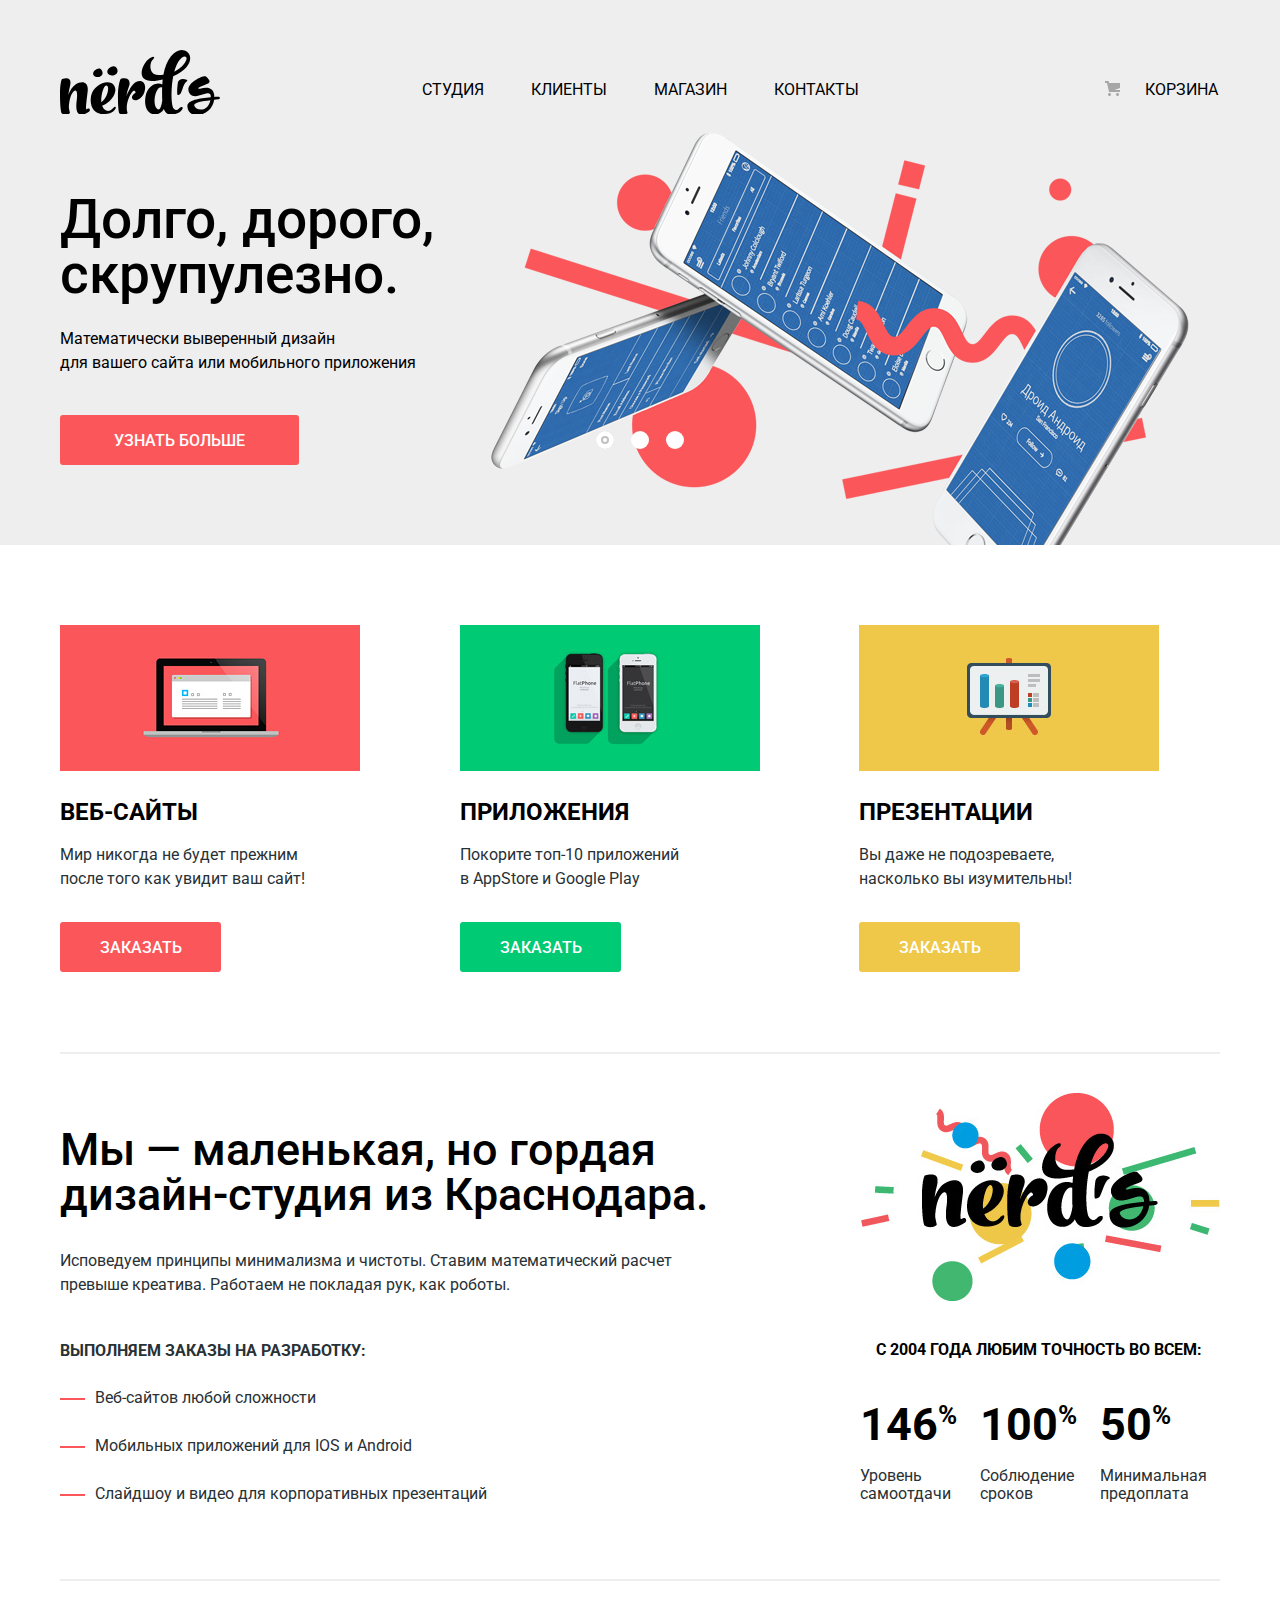
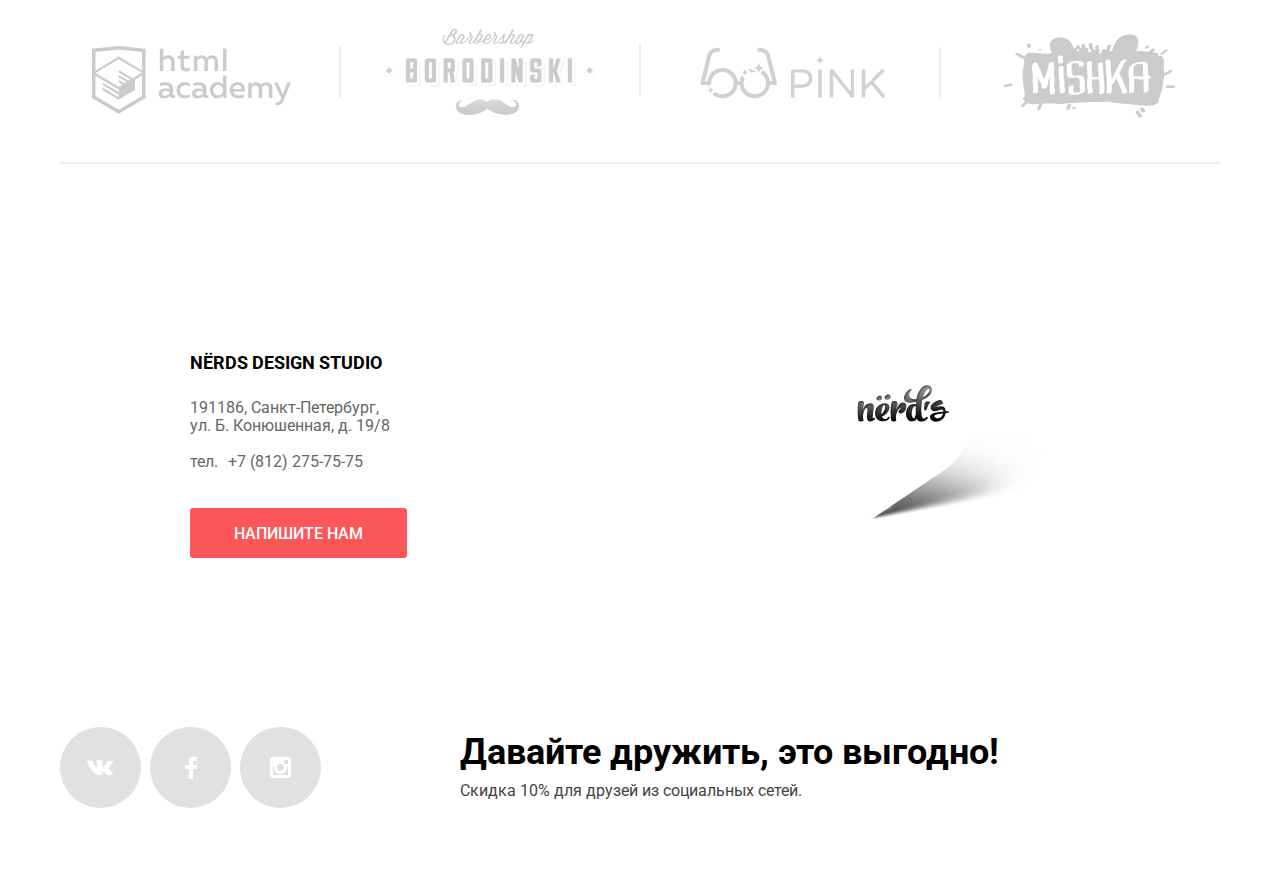
==== commit 5f2fa6ce: "Finish" ====
--- a/index.html
+++ b/index.html
@@ -5,7 +5,7 @@
     <meta charset="utf-8">
     <title>Nёrds</title>
     <link href="https://fonts.googleapis.com/css2?family=Roboto:wght@100;300;400;500;700;900&display=swap" rel="stylesheet">
-    <link href="style.css" rel="stylesheet">
+    <link href="css/style.css" rel="stylesheet">
     <link href="css/normalize.css" rel="stylesheet">
 </head>
 
@@ -52,7 +52,7 @@
                         <p>Работать днем, как все? Мы против этого. <br> Ближе к полуночи работа только начинается.</p>
                         <a href="#" class="button learn-more-button">Узнать больше</a>
                         <img src="img/nerds-index-slide3.png" width="760" height="431" alt="Слайдер с планшетами">
-                    </li class="slider-buttons">
+                    </li>
                 </ul>
                 <div class="slider-buttons">
                     <span class="slider-button slider-button-1 current"></span>
@@ -133,22 +133,22 @@
             <h2 class="visually-hidden">Клиенты</h2>
             <div class="clients">
                 <ul class="projects-items">
-                    <li class="project-item">
+                    <li class="project-item project-item-academy">
                         <a href="https://htmlacademy.ru/intensive/htmlcss">
                             <img src="img/logo1.svg" width="199" height="68" alt="HTML Academy Logo">
                         </a>
                     </li>
-                    <li class="project-item">
+                    <li class="project-item project-item-borodinski">
                         <a href="#">
                             <img src="img/logo2.svg" width="209" height="90" alt="Barbershop Borodinski Logo">
                         </a>
                     </li>
-                    <li class="project-item">
+                    <li class="project-item project-item-pink">
                         <a href="#">
                             <img src="img/logo3.svg" width="185" height="52" alt="Pink Logo">
                         </a>
                     </li>
-                    <li class="project-item">
+                    <li class="project-item project-item-mishka">
                         <a href="#">
                             <img src="img/logo4.svg" width="173" height="84" alt="Mishka Logo">
                         </a>
@@ -167,8 +167,8 @@
             </iframe>
             <div class="contacts">
                 <p class="contacts-name">Nërds Design Studio</p>
-                <p class="contacts-address">Адрес: г. Санкт-Петербург, <br> ул. Б. Конюшенная, д. 19/8<br>
-                    <br> тел. <a class="contacts-phone" href="tel:+78122757575">+7 (812) 275-75-75</a>
+                <p class="contacts-address">191186, Санкт-Петербург, <br> ул. Б. Конюшенная, д. 19/8<br>
+                    <br>тел.<a class="contacts-phone" href="tel:+78122757575">+7 (812) 275-75-75</a>
                 </p>
                 <a href="#" class="button write-us-button">Напишите нам</a>
             </div>
@@ -237,6 +237,9 @@
         </form>
         <button class="modal-close" type="button" aria-label="Закрыть">Закрыть</button>
     </section>
+
+    <script src="js/script.js"></script>
+
 </body>
 
 </html>--- a/css/style.css
+++ b/css/style.css
@@ -0,0 +1,1554 @@
+/* Variables */
+
+:root {
+    --basic-black: #000000;
+    --bright-red: #FB565A;
+    --red: #E74246;
+    --moderate-ted: #D7373B;
+    --vivid-green: #00CA74;
+    --lime-green: #00BC6C;
+    --dark-cyan: #00AA62;
+    --medium-sea-green: #00CA74;
+    --bright-orange: #EFC849;
+    --bright-bright-orange: #EAB534;
+    --vivid-orange: #E5A722;
+    --grey: #EEEEEE;
+    --basic-white: #ffffff;
+    --dark-grayish-blue: #283136;
+    --special: #444444;
+    --light-grey: #E1E1E1;
+    --very-light-grey: #DFDFDF;
+    --very-dark-grey: #4D4D4D;
+    --light-grey-2: #D5D5D5;
+    --grey-67: #ABABAB;
+    --dimgray: #666666;
+    --shade-cyan-blue: #D7DCDF;
+    --gainsboro: #DFDFDF;
+    --gray: #A6A6A6;
+}
+
+
+/* Global */
+
+body {
+    margin: 0;
+    padding: 0;
+    min-width: 1160px;
+    font-family: "Roboto", Arial, sans-serif;
+    font-style: normal;
+    font-size: 16px;
+    line-height: 24px;
+    font-weight: normal;
+    color: var(--dark-grayish-blue);
+    background-color: var(--basic-white);
+}
+
+a {
+    text-decoration: none;
+}
+
+img {
+    max-width: 100%;
+    height: auto;
+}
+
+.container {
+    width: 1160px;
+    margin: 0 auto;
+    padding: 0 20px;
+}
+
+.visually-hidden {
+    position: absolute;
+    width: 1px;
+    height: 1px;
+    margin: -1px;
+    border: 0;
+    padding: 0;
+    white-space: nowrap;
+    -webkit-clip-path: inset(100%);
+    clip-path: inset(100%);
+    clip: rect(0 0 0 0);
+    overflow: hidden;
+}
+
+
+/* Grid */
+
+.page {
+    height: 100%;
+}
+
+.page-body {
+    min-height: 100%;
+    display: -ms-grid;
+    display: grid;
+    -ms-grid-rows: -webkit-min-content 1fr -webkit-min-content;
+    -ms-grid-rows: min-content 1fr min-content;
+    grid-template-rows: -webkit-min-content 1fr -webkit-min-content;
+    grid-template-rows: min-content 1fr min-content;
+    -ms-flex-line-pack: start;
+    align-content: start;
+}
+
+
+/* Header */
+
+.main-header {
+    background-color: var(--grey);
+    padding-top: 49px;
+}
+
+
+/* Header-Logo */
+
+.main-logo img,
+.inner-logo img {
+    height: auto;
+    min-width: 160px;
+}
+
+.inner-logo img:active {
+    opacity: 0.3;
+}
+
+
+/* Main navigation */
+
+.main-header-bar {
+    display: -webkit-box;
+    display: -ms-flexbox;
+    display: flex;
+    min-height: 75px;
+}
+
+.main-navigation {
+    color: var(--basic-black);
+    -webkit-box-pack: justify;
+    -ms-flex-pack: justify;
+    justify-content: space-between;
+    padding-top: 26px;
+    line-height: 30px;
+    color: var(--basic-black);
+    text-transform: uppercase;
+    display: -webkit-box;
+    display: -ms-flexbox;
+    display: flex;
+    margin-left: 202px;
+}
+
+.site-navigation {
+    margin: 0;
+    padding: 0;
+    list-style: none;
+    display: -webkit-box;
+    display: -ms-flexbox;
+    display: flex;
+}
+
+.site-navigation {
+    width: 437px;
+    text-align: center;
+    -webkit-box-pack: justify;
+    -ms-flex-pack: justify;
+    justify-content: space-between;
+    -ms-flex-wrap: wrap;
+    flex-wrap: wrap;
+}
+
+.site-navigation li {
+    display: list-item;
+}
+
+.site-navigation a,
+.basket-link {
+    color: var(--basic-black);
+}
+
+.site-navigation a:hover,
+.user-navigation a:hover {
+    color: var(--bright-red);
+}
+
+.site-navigation a:active,
+.user-navigation a:active {
+    color: rgba(0, 0, 0, 0.3);
+}
+
+.nav-current {
+    position: relative;
+}
+
+.nav-current::after {
+    content: "";
+    display: block;
+    position: absolute;
+    bottom: -22px;
+    left: 0;
+    width: 100%;
+    height: 2px;
+    background-color: var(--bright-red);
+}
+
+
+/* User navigation */
+
+.user-navigation {
+    width: 115px;
+    margin-left: 286px;
+}
+
+.basket-link {
+    position: relative;
+}
+
+.basket-link::before {
+    content: "";
+    position: absolute;
+    top: 1px;
+    left: -40px;
+    width: 15px;
+    height: 15px;
+    background-image: url(../img/cart-icon.svg);
+    background-repeat: no-repeat;
+}
+
+
+/* Description */
+
+.slider-section {
+    background-color: var(--grey);
+    margin-top: -10px;
+}
+
+.slider {
+    position: relative;
+    min-height: 431px;
+}
+
+.slide-list {
+    list-style: none;
+    margin: 0;
+    padding: 0;
+    height: 100%;
+    width: 100%;
+}
+
+.slide {
+    width: 1160px;
+    color: var(--basic-black);
+}
+
+.slide h2 {
+    font-weight: 500;
+    font-size: 55px;
+    line-height: 55px;
+    margin-top: 78px;
+    margin-bottom: 25px;
+    max-width: 538px;
+}
+
+.slide p {
+    max-width: 416px;
+    margin-bottom: 39px;
+    margin-top: 0;
+    min-height: 49px;
+}
+
+.slide img {
+    top: 0;
+    right: 3px;
+    z-index: -1;
+}
+
+.slide,
+.slide a,
+.slide img {
+    position: absolute;
+}
+
+
+/* Slider buttons */
+
+.slider-buttons {
+    position: absolute;
+    bottom: 96px;
+    left: 250px;
+    right: 250px;
+    display: -webkit-box;
+    display: -ms-flexbox;
+    display: flex;
+    -ms-flex-wrap: wrap;
+    flex-wrap: wrap;
+    -webkit-box-pack: center;
+    -ms-flex-pack: center;
+    justify-content: center;
+    z-index: 20;
+}
+
+.slider-button {
+    width: 18px;
+    height: 18px;
+    border-radius: 50%;
+    background-color: var(--basic-white);
+    cursor: pointer;
+    margin-right: 17px;
+    padding: 0;
+}
+
+.slider-button:last-child {
+    margin-right: 0;
+}
+
+.slider-button.current {
+    -webkit-box-shadow: inset 0 0 0 5px #fff, inset 0 0 0 7px #c1c1c1;
+    box-shadow: inset 0 0 0 5px #fff, inset 0 0 0 7px #c1c1c1;
+}
+
+.slide {
+    display: none;
+}
+
+.slide-current {
+    display: block;
+    z-index: 10;
+}
+
+
+/* Features */
+
+.features {
+    margin: 0;
+}
+
+.features-list {
+    display: -webkit-box;
+    display: -ms-flexbox;
+    display: flex;
+    list-style: none;
+    -ms-flex-wrap: wrap;
+    flex-wrap: wrap;
+    -webkit-box-pack: justify;
+    -ms-flex-pack: justify;
+    justify-content: space-between;
+    margin: 0;
+    padding: 80px 60px 80px 0;
+}
+
+.features-list li {
+    min-width: 300px;
+}
+
+.features-list p {
+    margin: 0;
+    padding: 0;
+}
+
+.features-list h3 {
+    font-weight: bold;
+    font-size: 24px;
+    line-height: 30px;
+    text-transform: uppercase;
+    color: var(--basic-black);
+    margin-top: 19px;
+    margin-bottom: 16px;
+}
+
+.features-list a {
+    margin-right: 140px;
+    margin-top: 31px;
+}
+
+.feature-item a {
+    background-color: var(--bright-red);
+}
+
+.feature-item-2 a {
+    background-color: var(--vivid-green);
+}
+
+.feature-item-3 a {
+    background-color: var(--bright-orange);
+}
+
+.feature-item a:hover {
+    background-color: var(--red);
+}
+
+.feature-item a:focus,
+.feature-item a:active {
+    background-color: var(--moderate-ted);
+}
+
+.feature-item-2 a:hover {
+    background-color: var(--lime-green);
+}
+
+.feature-item-2 a:focus,
+.feature-item-2 a:active {
+    background-color: var(--dark-cyan);
+}
+
+.feature-item-3 a:hover {
+    background-color: var(--bright-bright-orange);
+}
+
+.feature-item-3 a:focus,
+.feature-item-3 a:active {
+    background-color: var(--vivid-orange);
+}
+
+
+/* Buttons */
+
+.button {
+    display: block;
+    background: var(--bright-red);
+    color: var(--basic-white);
+    text-decoration: none;
+    text-transform: uppercase;
+    text-align: center;
+    font-weight: 500;
+    line-height: 18px;
+    border: none;
+    border-radius: 3px;
+    padding: 17px 39px 15px 40px;
+    outline: none;
+    cursor: pointer;
+}
+
+.button:hover {
+    background-color: var(--red);
+}
+
+.button:active {
+    background-color: var(--moderate-ted);
+    -webkit-box-shadow: inset 0 3px 0 0 rgba(0, 1, 1, 0.1);
+    box-shadow: inset 0 3px 0 0 rgba(0, 1, 1, 0.1);
+    color: rgba(255, 255, 255, 0.3);
+}
+
+.learn-more-button {
+    padding: 17px 54px 15px 54px;
+    margin-right: 157px;
+    margin-bottom: 80px;
+}
+
+.write-us-button {
+    padding: 17px 44px 15px 44px;
+    margin-top: 37px;
+}
+
+
+/* Index-content */
+
+.main-content {
+    display: -webkit-box;
+    display: -ms-flexbox;
+    display: flex;
+    min-height: 361px;
+    border-top: 2px solid var(--grey);
+    border-bottom: 2px solid var(--grey);
+    padding-top: 39px;
+    padding-bottom: 73px;
+}
+
+.index-content-left {
+    width: 651px;
+}
+
+.index-content-left h2 {
+    font-weight: 500;
+    font-size: 45px;
+    line-height: 45px;
+    color: var(--basic-black);
+    margin-bottom: 32px;
+    margin-top: 34px;
+}
+
+.index-content-left p {
+    margin: 0;
+}
+
+.index-content-bottom p {
+    text-transform: uppercase;
+    font-weight: bold;
+    margin-top: 42px;
+    margin-bottom: 23px;
+}
+
+.services {
+    list-style: none;
+    margin: 0;
+    padding-left: 35px;
+}
+
+.service-item {
+    margin-bottom: 24px;
+    display: list-item;
+    position: relative;
+}
+
+.service-item:last-child {
+    margin-bottom: 0;
+}
+
+.service-item::before {
+    display: block;
+    content: "";
+    width: 25px;
+    height: 2px;
+    background-color: var(--bright-red);
+    position: absolute;
+    left: -35px;
+    top: 12px;
+}
+
+.index-content-right {
+    width: 360px;
+    margin-left: 149px;
+    margin-bottom: 1px;
+}
+
+.text-logo {
+    text-transform: uppercase;
+    color: var(--basic-black);
+    margin-bottom: 31px;
+    margin-top: 30px;
+    font-weight: bold;
+    text-align: center;
+    width: 358px;
+}
+
+table {
+    display: table;
+    -webkit-box-sizing: border-box;
+    box-sizing: border-box;
+    border-color: var(--basic-black);
+}
+
+.benefits-items {
+    border-collapse: collapse;
+}
+
+tbody {
+    display: table-row-group;
+    border-color: inherit;
+    vertical-align: middle;
+}
+
+tr {
+    display: table-row;
+    border-color: inherit;
+    vertical-align: inherit;
+}
+
+td {
+    display: table-cell;
+    vertical-align: inherit;
+    padding: 0;
+}
+
+.benefits-items td {
+    list-style: none;
+    font-weight: bold;
+    font-size: 45px;
+    line-height: 64px;
+    color: var(--basic-black);
+    margin-bottom: 11px;
+    text-align: left;
+    min-width: 120px;
+}
+
+.sup {
+    font-size: 26px;
+    line-height: 40px;
+    vertical-align: super;
+}
+
+.benefits-items th {
+    font-weight: normal;
+    line-height: 18px;
+    min-width: 120px;
+    text-align: left;
+    padding: 10px 0 0 0;
+}
+
+
+/* Projects */
+
+.projects-items {
+    display: -webkit-box;
+    display: -ms-flexbox;
+    display: flex;
+    -ms-flex-wrap: wrap;
+    flex-wrap: wrap;
+    list-style: none;
+    border-bottom: 2px solid var(--grey);
+    margin: 0;
+    padding: 43px 42px 36px 32px;
+}
+
+.project-item {
+    position: relative;
+}
+
+.project-item-academy {
+    margin-top: 22px;
+    margin-right: 95px;
+}
+
+.project-item-academy::after {
+    content: "";
+    position: absolute;
+    top: 0;
+    right: -50px;
+    display: block;
+    width: 2px;
+    height: 52px;
+    background-color: var(--grey);
+}
+
+.project-item-borodinski {
+    margin-top: 5px;
+    margin-right: 105px;
+}
+
+.project-item-borodinski::after {
+    content: "";
+    position: absolute;
+    top: 15px;
+    right: -46px;
+    display: block;
+    width: 2px;
+    height: 52px;
+    background-color: var(--grey);
+}
+
+.project-item-pink {
+    margin-top: 23px;
+    margin-right: 118px;
+}
+
+.project-item-pink::after {
+    content: "";
+    position: absolute;
+    top: 0;
+    right: -56px;
+    display: block;
+    width: 2px;
+    height: 52px;
+    background-color: var(--grey);
+}
+
+.project-item-mishka {
+    margin-top: 10px;
+}
+
+.project-item img {
+    opacity: 0.2;
+}
+
+.project-item img:hover {
+    opacity: 1;
+}
+
+.project-item img:active {
+    opacity: 0.1;
+}
+
+
+/* Contacts */
+
+.map {
+    position: relative;
+    margin-top: 80px;
+    background-image: url("img/map.png");
+    background-repeat: no-repeat;
+    height: 416px;
+}
+
+.inner-page-body .map {
+    margin-top: 62px;
+}
+
+.map iframe {
+    width: 100%;
+    height: 100%;
+    border: 0;
+    position: absolute;
+}
+
+.contacts {
+    background-color: var(--basic-white);
+    padding: 50px;
+    position: absolute;
+    top: 54px;
+    left: 140px;
+}
+
+.contacts-name {
+    font-weight: bold;
+    font-size: 18px;
+    line-height: 30px;
+    text-transform: uppercase;
+    color: var(--basic-black);
+    margin-top: 0;
+    margin-bottom: 21px;
+}
+
+.contacts-address {
+    line-height: 18px;
+    color: var(--dimgray);
+    margin: 0;
+}
+
+.contacts-phone {
+    font-weight: normal;
+    line-height: 18px;
+    color: var(--dimgray);
+    margin: 29px auto 0;
+    padding: 10px;
+    width: 204px;
+}
+
+.Nerds-logo {
+    position: absolute;
+    top: 86px;
+    left: 822px;
+    width: 231px;
+    min-height: 190px;
+}
+
+
+/* Social Button */
+
+.social-button a:hover {
+    background: -webkit-gradient(linear, left bottom, left top, from(#E74246), to(#E74246)), #FFFFFF;
+    background: -o-linear-gradient(bottom, #E74246, #E74246), #FFFFFF;
+    background: linear-gradient(0deg, #E74246, #E74246), #FFFFFF;
+}
+
+.social-button a:active {
+    background: -webkit-gradient(linear, left bottom, left top, from(#D7373B), to(#D7373B)), #FFFFFF;
+    background: -o-linear-gradient(bottom, #D7373B, #D7373B), #FFFFFF;
+    background: linear-gradient(0deg, #D7373B, #D7373B), #FFFFFF;
+}
+
+.social-button:active svg {
+    opacity: 0.3;
+}
+
+
+/* Main Footer */
+
+.footer-social {
+    display: -webkit-box;
+    display: -ms-flexbox;
+    display: flex;
+    padding-bottom: 68px;
+    padding-top: 67px;
+}
+
+.footer-social-list {
+    -webkit-box-pack: justify;
+    -ms-flex-pack: justify;
+    justify-content: space-between;
+    display: -webkit-box;
+    display: -ms-flexbox;
+    display: flex;
+    -ms-flex-wrap: wrap;
+    flex-wrap: wrap;
+    list-style: none;
+    margin: 0;
+    padding: 0;
+    width: 261px;
+}
+
+.footer-social-list li {
+    display: list-item;
+}
+
+.social-button {
+    display: -webkit-box;
+    display: -ms-flexbox;
+    display: flex;
+    -webkit-box-align: center;
+    -ms-flex-align: center;
+    align-items: center;
+    -webkit-box-pack: center;
+    -ms-flex-pack: center;
+    justify-content: center;
+    background-color: var(--light-grey);
+    border-radius: 50%;
+    padding: 0;
+    width: 81px;
+    height: 81px;
+}
+
+.footer-friendship {
+    margin-top: 7px;
+    margin-left: 139px;
+}
+
+.footer-friendship h2 {
+    font-weight: bold;
+    font-size: 36px;
+    line-height: 36px;
+    color: var(--basic-black);
+    margin: 0;
+    width: 660px;
+}
+
+.footer-friendship p {
+    line-height: 22px;
+    color: var(--special);
+    width: 373px;
+    margin-top: 10px;
+    margin-bottom: 0;
+}
+
+
+/* Inner Page */
+
+
+/* Main Header */
+
+.inner-page .main-header {
+    background-color: var(--grey);
+}
+
+.inner-page {
+    margin: 0;
+    padding: 0;
+    font-family: "Roboto", Arial, sans-serif;
+    font-style: normal;
+    line-height: 24px;
+    font-weight: normal;
+    color: var(--basic-black);
+    background-color: var(--basic-white);
+}
+
+
+/* Catalog Title */
+
+.catalog-title {
+    text-align: center;
+    background-color: var(--grey);
+    max-height: 163px;
+    padding-top: 69px;
+    padding-bottom: 108px;
+}
+
+.catalog-title h1 {
+    font-style: normal;
+    font-weight: 500;
+    font-size: 55px;
+    line-height: 55px;
+    text-transform: none;
+    margin: 0;
+}
+
+.catalog-page {
+    display: -webkit-box;
+    display: -ms-flexbox;
+    display: flex;
+    -webkit-box-pack: justify;
+    -ms-flex-pack: justify;
+    justify-content: space-between;
+    padding-top: 55px;
+}
+
+
+/* Filters */
+
+.filter-option {
+    margin: 0;
+    padding: 0;
+    border: none;
+    list-style: none;
+}
+
+legend {
+    display: block;
+    font-size: 18px;
+    line-height: 30px;
+    text-transform: uppercase;
+    font-weight: bold;
+}
+
+
+/* Filter worth */
+
+.filter-worth {
+    width: 260px;
+    margin-top: 48px;
+    margin-bottom: 54px;
+    color: var(--dark-grayish-blue);
+}
+
+.range-controls {
+    background-color: var(--grey);
+    border-radius: 3px;
+    position: relative;
+    height: 2px;
+    margin-bottom: 14px;
+    padding: 39px 33px;
+}
+
+.range-controls .scale {
+    background-color: var(--shade-cyan-blue);
+    height: 2px;
+    width: 205px;
+}
+
+.range-controls .bar {
+    background-color: var(--medium-sea-green);
+    height: 2px;
+    width: 67%;
+    margin-left: 0%;
+}
+
+.range-controls .toggle {
+    background-color: var(--grey-67);
+    border: 8px solid var(--basic-white);
+    border-radius: 50%;
+    -webkit-box-shadow: 0px 2px 1px rgba(0, 0, 0, 0.15);
+    box-shadow: 0px 2px 1px rgba(0, 0, 0, 0.15);
+    cursor: pointer;
+    height: 4px;
+    position: absolute;
+    top: 30px;
+    width: 4px;
+}
+
+.toggle-min {
+    left: 18px;
+}
+
+.toggle-max {
+    left: 160px;
+}
+
+
+/* Price-controls flters */
+
+.filter-form label {
+    position: relative;
+    cursor: pointer;
+    line-height: 22px;
+}
+
+.price-controls label {
+    display: inline;
+    width: 50%;
+    text-transform: uppercase;
+    vertical-align: baseline;
+}
+
+.price-controls input {
+    background-color: var(--grey);
+    border-radius: 3px;
+    border: 0;
+    width: 80px;
+    text-align: center;
+    margin-left: 11px;
+    margin-right: 0;
+    height: 38px;
+    padding: 0;
+}
+
+label.max-price {
+    margin-left: 22px;
+}
+
+
+/* Grid-filter */
+
+.grid-filter {
+    margin-top: 0;
+    margin-bottom: 40px;
+}
+
+.grid {
+    margin-top: 10px;
+    margin-bottom: 0;
+}
+
+.filter-input-radio+label::before {
+    content: "";
+    position: absolute;
+    left: -37px;
+    top: -3px;
+    width: 25px;
+    height: 25px;
+    background-image: url(../img/radio-off.svg);
+    background-repeat: no-repeat;
+    background-position: 0 0;
+    opacity: 0.4;
+}
+
+.filter-radio {
+    margin-bottom: 19px;
+}
+
+.filter-input-radio:checked+label::after {
+    content: "";
+    position: absolute;
+    top: 5px;
+    left: -29px;
+    width: 9px;
+    height: 9px;
+    background-image: url(../img/Oval2.svg);
+    background-repeat: no-repeat;
+    background-position: 0 0;
+    opacity: 0.4;
+}
+
+.filter-input-radio:hover+label::before,
+.filter-input-radio:focus+label::before,
+.filter-input-checkbox:hover+label::before,
+.filter-input-checkbox:focus+label::before {
+    opacity: 1;
+}
+
+.filter-input-radio:checked:hover+label::after,
+.filter-input-radio:checked:focus+label::after,
+.filter-input-checkbox:checked:hover+label::after,
+.filter-input-checkbox:checked:focus+label::after,
+.filter-input-checkbox:checked:hover+label::before,
+.filter-input-checkbox:checked:focus+label::before {
+    opacity: 1;
+}
+
+.filter-input-radio:active+label,
+.filter-input-checkbox:active+label {
+    opacity: 0.3;
+}
+
+
+/* Features-Filter */
+
+.features-filter {
+    margin-top: 0;
+    margin-bottom: 43px;
+}
+
+.filter-option:last-child {
+    margin-bottom: 0;
+}
+
+.feature:last-child {
+    margin-bottom: 0;
+    margin-top: 11px;
+}
+
+input[type=checkbox]+label {
+    cursor: pointer;
+    line-height: 30px;
+}
+
+.filter-input-checkbox+label::before {
+    content: "";
+    position: absolute;
+    left: -37px;
+    top: 0;
+    width: 23px;
+    height: 23px;
+    background-image: url(../img/checkbox-off.svg);
+    background-repeat: no-repeat;
+    background-position: 0 0;
+    opacity: 0.4;
+}
+
+.filter-input-checkbox:checked+label::before {
+    background: url(../img/Square.svg);
+    background-repeat: no-repeat;
+    background-position: 0 0;
+    opacity: 0.4;
+}
+
+.filter-input-checkbox:checked+label::after {
+    content: "";
+    position: absolute;
+    top: 2px;
+    left: -33px;
+    width: 21px;
+    height: 17px;
+    background-image: url(../img/check.svg);
+    background-repeat: no-repeat;
+    background-position: 0 0;
+    opacity: 0.4;
+}
+
+.filter-checkbox {
+    margin-bottom: 10px;
+}
+
+.show-button {
+    background-color: var(--grey);
+    padding: 17px 88px 15px;
+    color: var(--basic-black);
+}
+
+.show-button:hover,
+.show-button:focus {
+    background-color: var(--very-light-grey);
+}
+
+.show-button:active {
+    -webkit-box-shadow: inset 0px 3px 0px rgba(0, 1, 1, 0.1);
+    box-shadow: inset 0px 3px 0px rgba(0, 1, 1, 0.1);
+}
+
+
+/* Pages-Filters */
+
+.goods-page {
+    width: 760px;
+}
+
+.pages-filters {
+    display: -webkit-box;
+    display: -ms-flexbox;
+    display: flex;
+    text-transform: uppercase;
+    -webkit-box-align: baseline;
+    -ms-flex-align: baseline;
+    align-items: baseline;
+    margin-bottom: 48px;
+}
+
+.pages-filters p {
+    font-size: 18px;
+    line-height: 30px;
+    font-weight: bold;
+    margin: 0;
+    width: 134px;
+    margin-right: 266px;
+}
+
+.sort {
+    display: -webkit-box;
+    display: -ms-flexbox;
+    display: flex;
+    -ms-flex-wrap: wrap;
+    flex-wrap: wrap;
+    padding: 0;
+    margin: 0;
+    width: 272px;
+}
+
+.sort li {
+    margin-right: 25px;
+    vertical-align: top;
+    font-size: 14px;
+    line-height: 18px;
+    list-style: none;
+}
+
+.sort li:last-child {
+    margin-right: 0;
+}
+
+.sort a {
+    text-decoration: none;
+    opacity: 0.3;
+    color: var(--basic-black);
+}
+
+.sort a:hover {
+    opacity: 0.6;
+}
+
+.sort a:active {
+    opacity: 1;
+}
+
+.sort-control-list {
+    list-style: none;
+    width: 40px;
+    margin: 0;
+    padding: 0;
+    display: -webkit-box;
+    display: -ms-flexbox;
+    display: flex;
+    -webkit-box-pack: justify;
+    -ms-flex-pack: justify;
+    justify-content: space-between;
+    margin-left: 47px;
+}
+
+.sort-control-list svg {
+    opacity: 0.3;
+}
+
+.sort-control-list svg:hover {
+    opacity: 0.6;
+}
+
+.sort-control-list svg:active {
+    opacity: 1;
+}
+
+.sort-control-current svg {
+    opacity: 1;
+}
+
+
+/* Catalog */
+
+.catalog-list {
+    display: -webkit-box;
+    display: -ms-flexbox;
+    display: flex;
+    -ms-flex-wrap: wrap;
+    flex-wrap: wrap;
+    font-weight: normal;
+    color: var(--dimgray);
+    margin: 0;
+    padding: 0;
+    list-style: none;
+    -webkit-box-pack: justify;
+    -ms-flex-pack: justify;
+    justify-content: space-between;
+}
+
+.catalog-item {
+    position: relative;
+    height: 616px;
+    width: 356px;
+    margin-bottom: 31px;
+    border-radius: 5px;
+    border: 1px solid var(--grey);
+}
+
+.catalog-item:nth-child(2n) {
+    margin-right: 0;
+}
+
+.catalog-item::before {
+    content: "";
+    display: block;
+    max-width: 359px;
+    height: 40px;
+    opacity: 0.12;
+    background-image: url(../img/browser.svg);
+}
+
+.catalog-item:hover::before {
+    opacity: 1;
+}
+
+.catalog-item:hover {
+    -webkit-box-shadow: 0px 4px 4px 0px rgba(0, 0, 0, 0.25);
+    box-shadow: 0px 4px 4px 0px rgba(0, 0, 0, 0.25);
+}
+
+.catalog-content {
+    display: none;
+    width: 359px;
+    min-height: 231px;
+    background-color: var(--grey);
+    position: absolute;
+    left: 0;
+    bottom: 0;
+}
+
+.catalog-item:hover .catalog-content {
+    display: block;
+}
+
+.catalog-content-link {
+    display: block;
+    color: var(--basic-black);
+    cursor: pointer;
+    font-size: 18px;
+    line-height: 30px;
+    font-size: 18px;
+    font-weight: bold;
+    text-transform: uppercase;
+    text-align: center;
+    padding: 0;
+    margin: 26px 0 0;
+}
+
+.catalog-content-link:hover {
+    color: var(--bright-red);
+}
+
+.catalog-content-link:active {
+    color: var(--basic-black);
+    opacity: 0.3;
+}
+
+.catalog-content p {
+    font-size: 16px;
+    line-height: 18px;
+    padding: 0;
+    margin: 20px auto 0;
+    text-align: center;
+}
+
+.price-button {
+    width: 56px;
+    height: 18px;
+    padding: 17px 72px 15px 72px;
+    margin: 32px auto 0;
+}
+
+
+/* Pagination */
+
+.pagination-list {
+    display: -webkit-box;
+    display: -ms-flexbox;
+    display: flex;
+    -ms-flex-wrap: wrap;
+    flex-wrap: wrap;
+    list-style: none;
+    margin: 24px 0 0;
+    padding: 0;
+}
+
+.pagination-item {
+    display: -webkit-box;
+    display: -ms-flexbox;
+    display: flex;
+    margin-right: 11px;
+    width: 50px;
+    max-height: 50px;
+    color: var(--basic-black);
+    background-color: var(--grey);
+}
+
+.pagination-item a {
+    display: block;
+    text-align: center;
+    text-transform: uppercase;
+    padding: 17px 17px;
+    width: 50px;
+}
+
+.pagination-item:last-child a {
+    width: 260px;
+}
+
+.pagination-item:last-child {
+    margin-right: 0;
+    width: 260px;
+}
+
+.pagination-item a {
+    color: var(--basic-black);
+}
+
+.pagination-item:hover {
+    background-color: var(--gainsboro);
+}
+
+.pagination-item:active {
+    background-color: var(--light-grey-2);
+    -webkit-box-shadow: inset 0px 3px 0px rgba(0, 1, 1, 0.1);
+    box-shadow: inset 0px 3px 0px rgba(0, 1, 1, 0.1);
+}
+
+.pagination-item:active a {
+    opacity: 0.3
+}
+
+.pagination-item-current a {
+    width: 45px;
+    padding: 15px 15px;
+}
+
+.pagination-item-current,
+.pagination-item-current:active,
+.pagination-item-current:hover {
+    border: 3px solid #DBDBDB;
+    background-color: rgba(0, 0, 0, 0.0001);
+    width: 45px;
+    max-height: 45px;
+}
+
+
+/* Inner Footer */
+
+.catalog-contacts {
+    background-color: var(--basic-white);
+    width: 319px;
+    height: 308px;
+    position: absolute;
+    left: 140px;
+    top: 2626px;
+}
+
+.catalog-contacts p {
+    margin-left: 50px;
+}
+
+.Nerds-logo-catalog {
+    position: absolute;
+    left: 822px;
+    top: 2658px;
+}
+
+
+/* Modal contact */
+
+.modal-contact {
+    position: fixed;
+    display: none;
+    top: 50%;
+    left: 50%;
+    margin-left: -480px;
+    margin-top: -315px;
+    width: 960px;
+    height: 590px;
+    background-color: var(--basic-white);
+    -webkit-box-shadow: 0 20px 40px 0 rgba(0, 1, 1, .75);
+    box-shadow: 0 20px 40px 0 rgba(0, 1, 1, .75);
+    z-index: 30;
+}
+
+.modal-show {
+    display: block;
+    -webkit-animation: bounce 0.6s;
+    animation: bounce 0.6s;
+}
+
+.modal-contact h2 {
+    font-weight: 500;
+    font-size: 45px;
+    line-height: 53px;
+    color: var(--basic-black);
+    margin: 0 0 3px;
+    padding: 63px 100px 0;
+    width: 311px;
+}
+
+.contact-form {
+    width: 761px;
+    padding: 0 100px;
+}
+
+.contact-form-container {
+    display: -webkit-box;
+    display: -ms-flexbox;
+    display: flex;
+    -ms-flex-wrap: wrap;
+    flex-wrap: wrap;
+    -webkit-box-pack: justify;
+    -ms-flex-pack: justify;
+    justify-content: space-between;
+    width: 760px;
+    margin: 0;
+}
+
+.contact-form p {
+    padding: 0;
+    margin: 34px 0 0;
+}
+
+.contact-form label {
+    font-weight: 700;
+    line-height: 18px;
+    color: var(--basic-black);
+}
+
+.contact-form input,
+.contact-form textarea {
+    border: 2px solid #d7dcde;
+    border-radius: 1px;
+    background-color: transparent;
+    color: rgba(68, 68, 68, .5);
+}
+
+.contact-form input {
+    display: block;
+    width: 360px;
+    height: 50px;
+    padding: 16px 16px;
+    margin-top: 9px;
+    -webkit-box-sizing: border-box;
+    box-sizing: border-box;
+}
+
+.contact-form textarea {
+    resize: none;
+    width: 760px;
+    height: 118px;
+    padding: 16px 16px;
+    margin-top: 9px;
+    -webkit-box-sizing: border-box;
+    box-sizing: border-box;
+}
+
+.button-send {
+    margin-top: 47px;
+    padding: 17px 83px 15px 83px;
+}
+
+.modal-close {
+    width: 21px;
+    height: 21px;
+    border: 0;
+    cursor: pointer;
+    background-image: url(../img/close-cross.svg);
+    background-color: transparent;
+    position: absolute;
+    top: 78px;
+    right: 90px;
+    opacity: 0.3;
+    font-size: 0;
+    outline: 0;
+}
+
+.modal-close:hover {
+    opacity: 1;
+}
+
+.modal-close:active {
+    opacity: 0.1;
+}
+
+
+/* Animations */
+
+@-webkit-keyframes bounce {
+    0% {
+        -webkit-transform: translateY(-2000px);
+        transform: translateY(-2000px);
+    }
+    70% {
+        -webkit-transform: translateY(30px);
+        transform: translateY(30px);
+    }
+    90% {
+        -webkit-transform: translateY(-10px);
+        transform: translateY(-10px);
+    }
+    100% {
+        -webkit-transform: translateY(0);
+        transform: translateY(0);
+    }
+}
+
+@keyframes bounce {
+    0% {
+        -webkit-transform: translateY(-2000px);
+        transform: translateY(-2000px);
+    }
+    70% {
+        -webkit-transform: translateY(30px);
+        transform: translateY(30px);
+    }
+    90% {
+        -webkit-transform: translateY(-10px);
+        transform: translateY(-10px);
+    }
+    100% {
+        -webkit-transform: translateY(0);
+        transform: translateY(0);
+    }
+}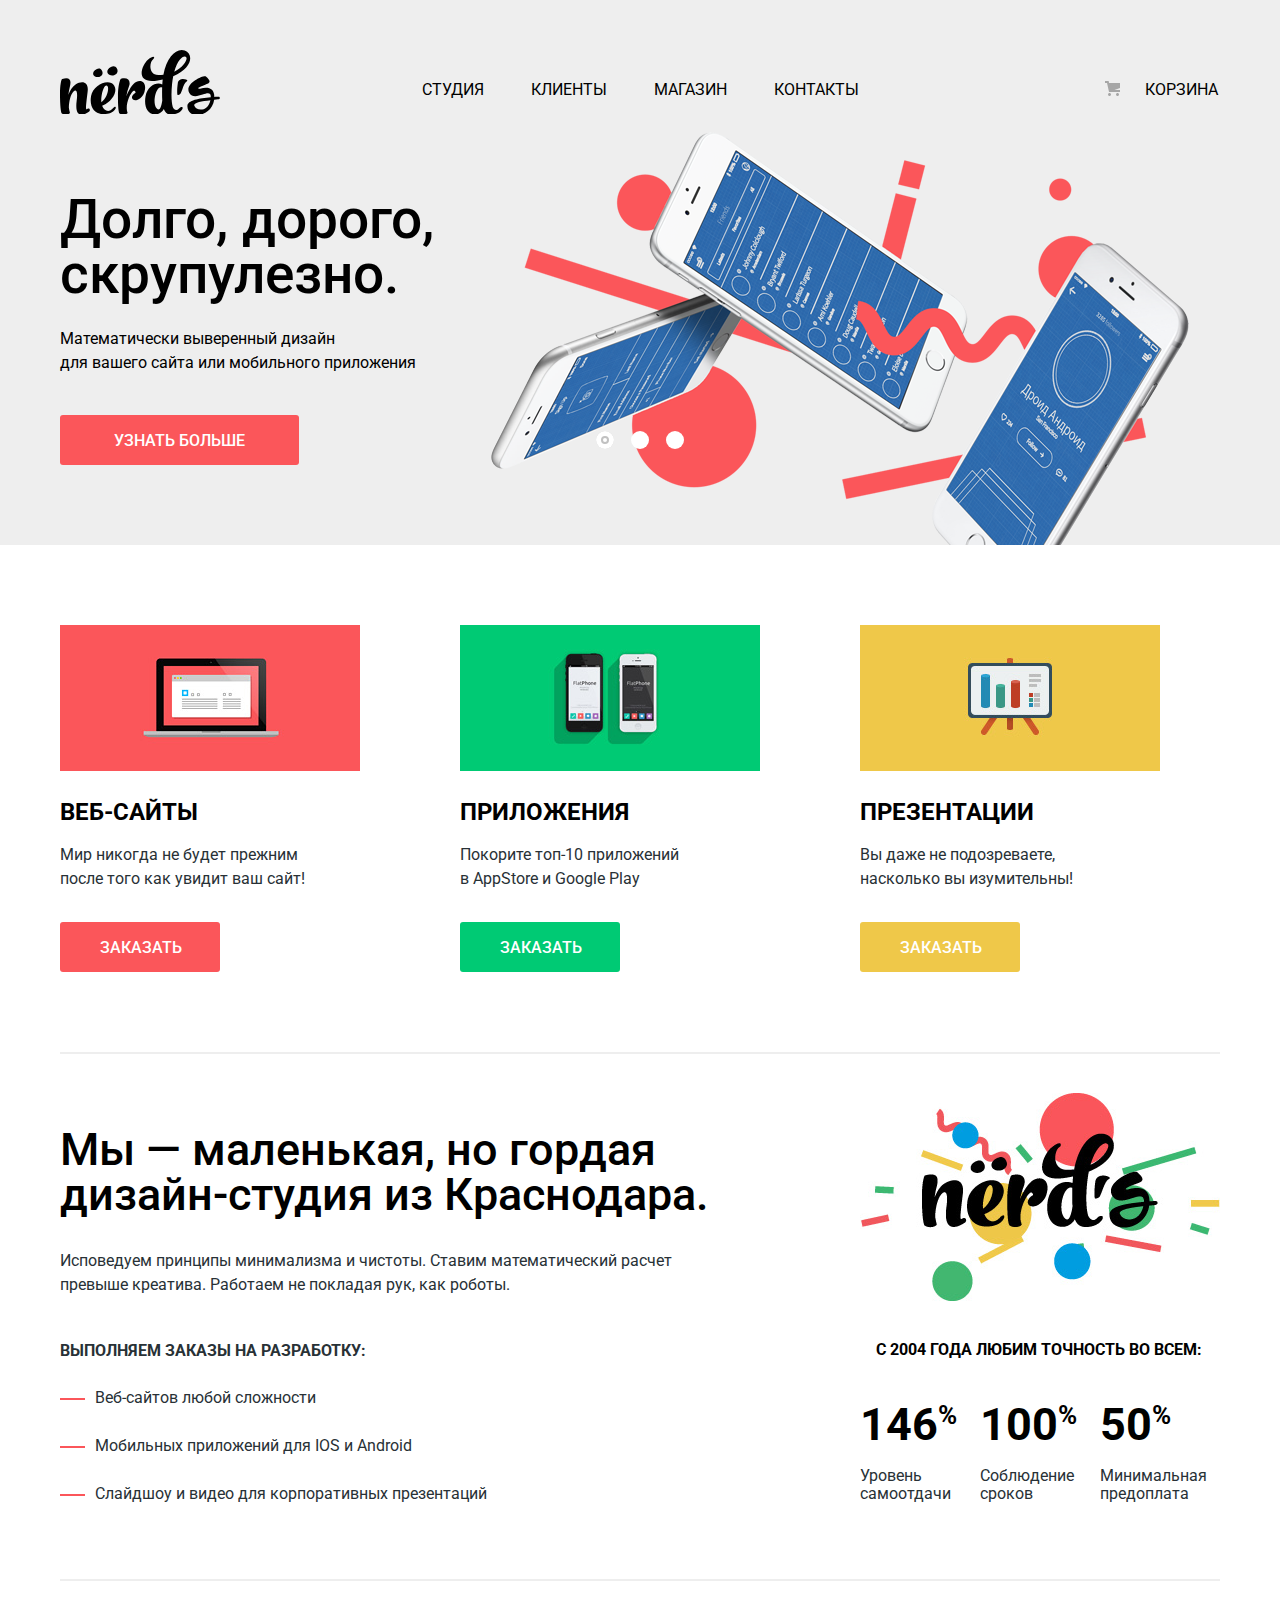
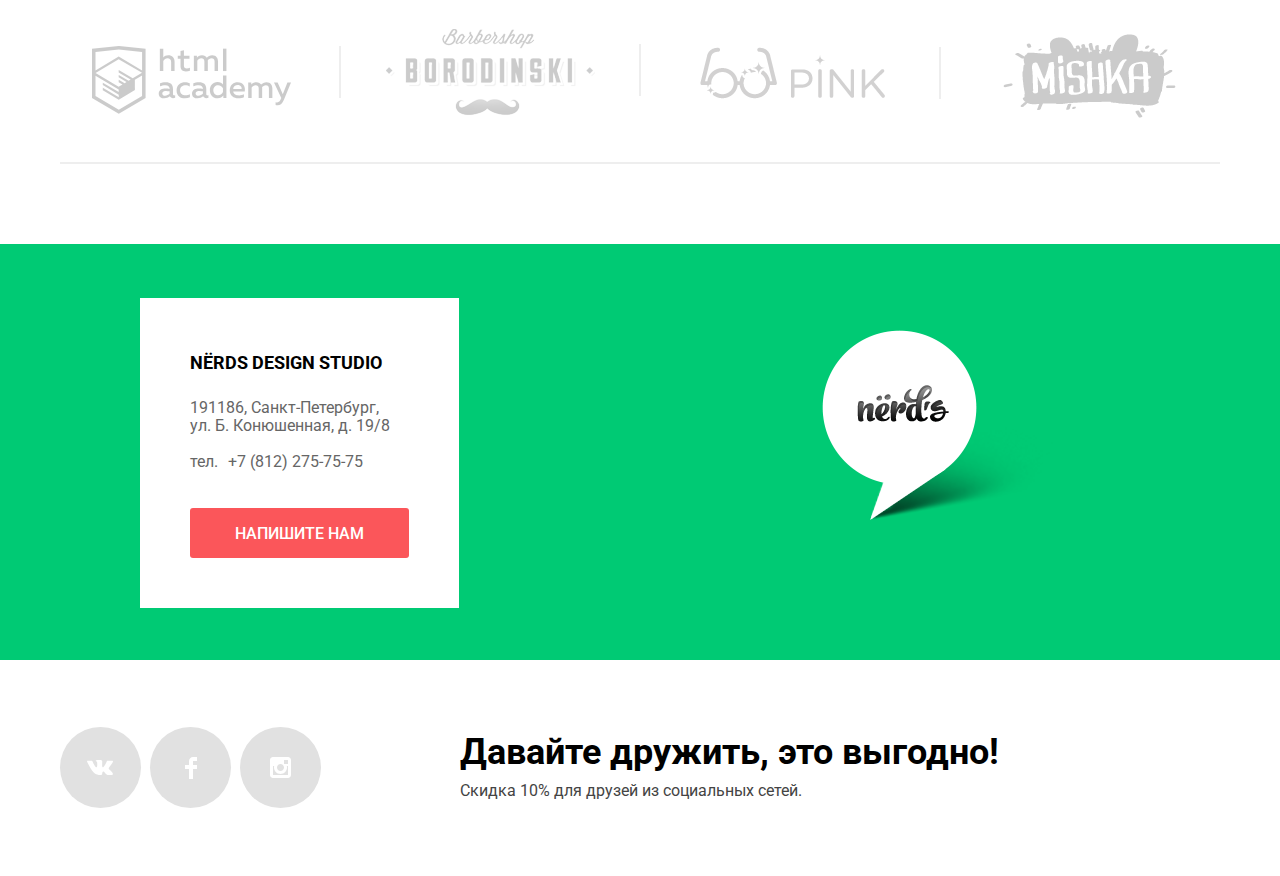
==== commit 12f7a4e0: "Pravki" ====
--- a/index.html
+++ b/index.html
@@ -5,8 +5,8 @@
     <meta charset="utf-8">
     <title>Nёrds</title>
     <link href="https://fonts.googleapis.com/css2?family=Roboto:wght@100;300;400;500;700;900&display=swap" rel="stylesheet">
-    <link href="css/style.css" rel="stylesheet">
-    <link href="css/normalize.css" rel="stylesheet">
+    <link href="css/normalize.min.css" rel="stylesheet">
+    <link href="css/style.min.css" rel="stylesheet">
 </head>
 
 <body class="page-body">
@@ -238,7 +238,7 @@
         <button class="modal-close" type="button" aria-label="Закрыть">Закрыть</button>
     </section>
 
-    <script src="js/script.js"></script>
+    <script src="js/js.min.js"></script>
 
 </body>
 
--- a/css/style.min.css
+++ b/css/style.min.css
@@ -0,0 +1 @@
+:root{--basic-black:#000000;--bright-red:#FB565A;--red:#E74246;--moderate-ted:#D7373B;--vivid-green:#00CA74;--lime-green:#00BC6C;--dark-cyan:#00AA62;--medium-sea-green:#00CA74;--bright-orange:#EFC849;--bright-bright-orange:#EAB534;--vivid-orange:#E5A722;--grey:#EEEEEE;--basic-white:#ffffff;--dark-grayish-blue:#283136;--special:#444444;--light-grey:#E1E1E1;--very-light-grey:#DFDFDF;--very-dark-grey:#4D4D4D;--light-grey-2:#D5D5D5;--grey-67:#ABABAB;--dimgray:#666666;--shade-cyan-blue:#D7DCDF;--gainsboro:#DFDFDF;--gray:#A6A6A6;--gray-blue:#D7DCDE;--gray86:#DBDBDB;--black-opacity-03:rgba(0,0,0,0.3);--light-gray3:#c1c1c1;--black-opacity-01:rgba(0,1,1,0.1);--white-opacity-03:rgba(255,255,255,0.3);--black-opacity-015:rgba(0,0,0,0.15);--black-opacity-025:rgba(0,0,0,0.25);--black-opacity-00001:rgba(0,0,0,0.0001);--black-opacity-075:rgba(0,1,1,.75);--special-opacity-05:rgba(68,68,68,.5)}body{margin:0;padding:0;min-width:1160px;font-family:"Roboto",Arial,sans-serif;font-style:normal;font-size:16px;line-height:24px;font-weight:normal;color:var(--dark-grayish-blue);background-color:var(--basic-white)}a{text-decoration:none}img{max-width:100%;height:auto}.container{width:1160px;margin:0 auto;padding:0 20px}.visually-hidden{position:absolute;width:1px;height:1px;margin:-1px;border:0;padding:0;white-space:nowrap;-webkit-clip-path:inset(100%);clip-path:inset(100%);clip:rect(0 0 0 0);overflow:hidden}.page{height:100%}.page-body{min-height:100%;display:-ms-grid;display:grid;-ms-grid-rows:-webkit-min-content 1fr -webkit-min-content;-ms-grid-rows:min-content 1fr min-content;grid-template-rows:-webkit-min-content 1fr -webkit-min-content;grid-template-rows:min-content 1fr min-content;-ms-flex-line-pack:start;align-content:start}.main-header{background-color:var(--grey);padding-top:49px}.main-logo img,.inner-logo img{height:auto;min-width:160px}.inner-logo img:active{opacity:0.3}.main-header-bar{display:-webkit-box;display:-ms-flexbox;display:flex;min-height:75px}.main-navigation{color:var(--basic-black);-webkit-box-pack:justify;-ms-flex-pack:justify;justify-content:space-between;padding-top:26px;line-height:30px;color:var(--basic-black);text-transform:uppercase;display:-webkit-box;display:-ms-flexbox;display:flex;margin-left:202px}.site-navigation{margin:0;padding:0;list-style:none;display:-webkit-box;display:-ms-flexbox;display:flex}.site-navigation{width:437px;text-align:center;-webkit-box-pack:justify;-ms-flex-pack:justify;justify-content:space-between;-ms-flex-wrap:wrap;flex-wrap:wrap}.site-navigation li{display:list-item}.site-navigation a,.basket-link{color:var(--basic-black)}.site-navigation a:hover,.user-navigation a:hover{color:var(--bright-red)}.site-navigation a:active,.user-navigation a:active{color:var(--black-opacity-03)}.nav-current{position:relative}.nav-current::after{content:"";display:block;position:absolute;bottom:-22px;left:0;width:100%;height:2px;background-color:var(--bright-red)}.user-navigation{width:115px;margin-left:286px}.basket-link{position:relative}.basket-link::before{content:"";position:absolute;top:1px;left:-40px;width:15px;height:15px;background-image:url(../img/cart-icon.svg);background-repeat:no-repeat}.slider-section{background-color:var(--grey);margin-top:-10px}.slider{position:relative;min-height:431px}.slide-list{list-style:none;margin:0;padding:0;height:100%;width:100%}.slide{width:1160px;color:var(--basic-black)}.slide h2{font-weight:500;font-size:55px;line-height:55px;margin-top:78px;margin-bottom:25px;max-width:538px}.slide p{max-width:416px;margin-bottom:39px;margin-top:0;min-height:49px}.slide img{top:0;right:3px;z-index:-1}.slide,.slide a,.slide img{position:absolute}.slider-buttons{position:absolute;bottom:96px;left:250px;right:250px;display:-webkit-box;display:-ms-flexbox;display:flex;-ms-flex-wrap:wrap;flex-wrap:wrap;-webkit-box-pack:center;-ms-flex-pack:center;justify-content:center;z-index:20}.slider-button{width:18px;height:18px;border-radius:50%;background-color:var(--basic-white);cursor:pointer;margin-right:17px;padding:0}.slider-button:last-child{margin-right:0}.slider-button.current{-webkit-box-shadow:inset 0 0 0 5px var(--basic-white),inset 0 0 0 7px var(--light-gray3);box-shadow:inset 0 0 0 5px var(--basic-white),inset 0 0 0 7px var(--light-gray3)}.slide{display:none}.slide-current{display:block;z-index:10}.features{margin:0}.features-list{display:-webkit-box;display:-ms-flexbox;display:flex;list-style:none;-ms-flex-wrap:wrap;flex-wrap:wrap;-webkit-box-pack:justify;-ms-flex-pack:justify;justify-content:space-between;margin:0;padding:80px 60px 80px 0}.features-list li{width:300px;min-height:340px}.features-list p{margin:0;padding:0}.features-list h3{font-weight:bold;font-size:24px;line-height:30px;text-transform:uppercase;color:var(--basic-black);margin-top:19px;margin-bottom:16px}.features-list a{margin-right:140px;margin-top:31px}.feature-item a{background-color:var(--bright-red)}.feature-item-2 a{background-color:var(--vivid-green)}.feature-item-3 a{background-color:var(--bright-orange)}.feature-item a:hover{background-color:var(--red)}.feature-item a:focus,.feature-item a:active{background-color:var(--moderate-ted)}.feature-item-2 a:hover{background-color:var(--lime-green)}.feature-item-2 a:focus,.feature-item-2 a:active{background-color:var(--dark-cyan)}.feature-item-3 a:hover{background-color:var(--bright-bright-orange)}.feature-item-3 a:focus,.feature-item-3 a:active{background-color:var(--vivid-orange)}.button{display:block;background:var(--bright-red);color:var(--basic-white);text-decoration:none;text-transform:uppercase;text-align:center;font-weight:500;line-height:18px;border:none;border-radius:3px;padding:17px 39px 15px 40px;outline:none;cursor:pointer}.button:hover{background-color:var(--red)}.button:active{background-color:var(--moderate-ted);-webkit-box-shadow:inset 0 3px 0 0 var(--black-opacity-01);box-shadow:inset 0 3px 0 0 var(--black-opacity-01);color:var(--white-opacity-03)}.learn-more-button{padding:17px 54px 15px 54px;margin-right:157px;margin-bottom:80px}.write-us-button{padding:17px 44px 15px 44px;margin-top:37px}.main-content{display:-webkit-box;display:-ms-flexbox;display:flex;min-height:361px;border-top:2px solid var(--grey);border-bottom:2px solid var(--grey);padding-top:39px;padding-bottom:73px}.index-content-left{width:651px}.index-content-left h2{font-weight:500;font-size:45px;line-height:45px;color:var(--basic-black);margin-bottom:32px;margin-top:34px}.index-content-left p{margin:0}.index-content-bottom p{text-transform:uppercase;font-weight:bold;margin-top:42px;margin-bottom:23px}.services{list-style:none;margin:0;padding-left:35px}.service-item{margin-bottom:24px;display:list-item;position:relative}.service-item:last-child{margin-bottom:0}.service-item::before{display:block;content:"";width:25px;height:2px;background-color:var(--bright-red);position:absolute;left:-35px;top:12px}.index-content-right{width:360px;margin-left:149px;margin-bottom:1px}.text-logo{text-transform:uppercase;color:var(--basic-black);margin-bottom:31px;margin-top:30px;font-weight:bold;text-align:center;width:358px}table{display:table;-webkit-box-sizing:border-box;box-sizing:border-box;border-color:var(--basic-black)}.benefits-items{border-collapse:collapse}tbody{display:table-row-group;border-color:inherit;vertical-align:middle}tr{display:table-row;border-color:inherit;vertical-align:inherit}td{display:table-cell;vertical-align:inherit;padding:0}.benefits-items td{list-style:none;font-weight:bold;font-size:45px;line-height:64px;color:var(--basic-black);margin-bottom:11px;text-align:left;min-width:120px}.sup{font-size:26px;line-height:40px;vertical-align:super}.benefits-items th{font-weight:normal;line-height:18px;min-width:120px;text-align:left;padding:10px 0 0 0}.projects-items{display:-webkit-box;display:-ms-flexbox;display:flex;-ms-flex-wrap:wrap;flex-wrap:wrap;list-style:none;border-bottom:2px solid var(--grey);margin:0;padding:43px 42px 36px 32px}.project-item{position:relative}.project-item-academy{margin-top:22px;margin-right:95px}.project-item-academy::after{content:"";position:absolute;top:0;right:-50px;display:block;width:2px;height:52px;background-color:var(--grey)}.project-item-borodinski{margin-top:5px;margin-right:105px}.project-item-borodinski::after{content:"";position:absolute;top:15px;right:-46px;display:block;width:2px;height:52px;background-color:var(--grey)}.project-item-pink{margin-top:23px;margin-right:118px}.project-item-pink::after{content:"";position:absolute;top:0;right:-56px;display:block;width:2px;height:52px;background-color:var(--grey)}.project-item-mishka{margin-top:10px}.project-item img{opacity:0.2}.project-item img:hover{opacity:1}.project-item img:active{opacity:0.1}.map{position:relative;margin-top:80px;background-color:var(--vivid-green);background-image:url("img/map.png");background-repeat:no-repeat;height:416px}.inner-page-body .map{margin-top:62px}.map iframe{width:100%;height:100%;border:0;position:absolute}.contacts{background-color:var(--basic-white);padding:50px;position:absolute;top:54px;left:140px;width:219px}.contacts-name{font-weight:bold;font-size:18px;line-height:30px;text-transform:uppercase;color:var(--basic-black);margin-top:0;margin-bottom:21px}.contacts-address{line-height:18px;color:var(--dimgray);margin:0}.contacts-phone{font-weight:normal;line-height:18px;color:var(--dimgray);margin:29px auto 0;padding:10px;width:204px}.Nerds-logo{position:absolute;top:86px;left:822px;width:231px;min-height:190px}.social-button a:hover{background:-webkit-gradient(linear,left bottom,left top,from(var(--red)),to(var(--red))),var(--basic-white);background:-o-linear-gradient(bottom,var(--red),var(--red)),var(--basic-white);background:linear-gradient(0deg,var(--red),var(--red)),var(--basic-white)}.social-button a:active{background:-webkit-gradient(linear,left bottom,left top,from(var(--moderate-ted)),to(var(--moderate-ted))),var(--basic-white);background:-o-linear-gradient(bottom,var(--moderate-ted),var(--moderate-ted)),var(--basic-white);background:linear-gradient(0deg,var(--moderate-ted),var(--moderate-ted)),var(--basic-white)}.social-button:active svg{opacity:0.3}.footer-social{display:-webkit-box;display:-ms-flexbox;display:flex;padding-bottom:68px;padding-top:67px}.footer-social-list{-webkit-box-pack:justify;-ms-flex-pack:justify;justify-content:space-between;display:-webkit-box;display:-ms-flexbox;display:flex;-ms-flex-wrap:wrap;flex-wrap:wrap;list-style:none;margin:0;padding:0;width:261px}.footer-social-list li{display:list-item}.social-button{display:-webkit-box;display:-ms-flexbox;display:flex;-webkit-box-align:center;-ms-flex-align:center;align-items:center;-webkit-box-pack:center;-ms-flex-pack:center;justify-content:center;background-color:var(--light-grey);border-radius:50%;padding:0;width:81px;height:81px}.footer-friendship{margin-top:7px;margin-left:139px}.footer-friendship h2{font-weight:bold;font-size:36px;line-height:36px;color:var(--basic-black);margin:0;width:660px}.footer-friendship p{line-height:22px;color:var(--special);width:373px;margin-top:10px;margin-bottom:0}.inner-page .main-header{background-color:var(--grey)}.inner-page{margin:0;padding:0;font-family:"Roboto",Arial,sans-serif;font-style:normal;line-height:24px;font-weight:normal;color:var(--basic-black);background-color:var(--basic-white)}.catalog-title{text-align:center;background-color:var(--grey);max-height:163px;padding-top:69px;padding-bottom:108px}.catalog-title h1{font-style:normal;font-weight:500;font-size:55px;line-height:55px;text-transform:none;margin:0}.catalog-page{display:-webkit-box;display:-ms-flexbox;display:flex;-webkit-box-pack:justify;-ms-flex-pack:justify;justify-content:space-between;padding-top:55px}.filter-option{margin:0;padding:0;border:none;list-style:none}legend{display:block;font-size:18px;line-height:30px;text-transform:uppercase;font-weight:bold}.filter-worth{width:260px;margin-top:48px;margin-bottom:54px;color:var(--dark-grayish-blue)}.range-controls{background-color:var(--grey);border-radius:3px;position:relative;height:2px;margin-bottom:14px;padding:39px 33px}.range-controls .scale{background-color:var(--shade-cyan-blue);height:2px;width:205px}.range-controls .bar{background-color:var(--medium-sea-green);height:2px;width:67%;margin-left:0}.range-controls .toggle{background-color:var(--grey-67);border:8px solid var(--basic-white);border-radius:50%;-webkit-box-shadow:0 2px 1px var(--black-opacity-015);box-shadow:0 2px 1px var(--black-opacity-015);cursor:pointer;height:4px;position:absolute;top:30px;width:4px}.toggle-min{left:18px}.toggle-max{left:160px}.filter-form label{position:relative;cursor:pointer;line-height:22px}.price-controls label{display:inline;width:50%;text-transform:uppercase;vertical-align:baseline}.price-controls input{background-color:var(--grey);border-radius:3px;border:0;width:80px;text-align:center;margin-left:11px;margin-right:0;height:38px;padding:0}label.max-price{margin-left:22px}.grid-filter{margin-top:0;margin-bottom:40px}.grid{margin-top:10px;margin-bottom:0}.filter-input-radio+label::before{content:"";position:absolute;left:-37px;top:-3px;width:25px;height:25px;background-image:url(../img/radio-off.svg);background-repeat:no-repeat;background-position:0 0;opacity:0.4}.filter-radio{margin-bottom:19px}.filter-input-radio:checked+label::after{content:"";position:absolute;top:5px;left:-29px;width:9px;height:9px;background-image:url(../img/oval2.svg);background-repeat:no-repeat;background-position:0 0;opacity:0.4}.filter-input-radio:hover+label::before,.filter-input-radio:focus+label::before,.filter-input-checkbox:hover+label::before,.filter-input-checkbox:focus+label::before{opacity:1}.filter-input-radio:checked:hover+label::after,.filter-input-radio:checked:focus+label::after,.filter-input-checkbox:checked:hover+label::after,.filter-input-checkbox:checked:focus+label::after,.filter-input-checkbox:checked:hover+label::before,.filter-input-checkbox:checked:focus+label::before{opacity:1}.filter-input-radio:active+label,.filter-input-checkbox:active+label{opacity:0.3}.features-filter{margin-top:0;margin-bottom:43px}.filter-option:last-child{margin-bottom:0}.feature:last-child{margin-bottom:0;margin-top:11px}input[type=checkbox]+label{cursor:pointer;line-height:30px}.filter-input-checkbox+label::before{content:"";position:absolute;left:-37px;top:0;width:23px;height:23px;background-image:url(../img/checkbox-off.svg);background-repeat:no-repeat;background-position:0 0;opacity:0.4}.filter-input-checkbox:checked+label::before{background:url(../img/square.svg);background-repeat:no-repeat;background-position:0 0;opacity:0.4}.filter-input-checkbox:checked+label::after{content:"";position:absolute;top:2px;left:-33px;width:21px;height:17px;background-image:url(../img/check.svg);background-repeat:no-repeat;background-position:0 0;opacity:0.4}.filter-checkbox{margin-bottom:10px}.show-button{background-color:var(--grey);padding:17px 88px 15px;color:var(--basic-black)}.show-button:hover,.show-button:focus{background-color:var(--very-light-grey)}.show-button:active{-webkit-box-shadow:inset 0 3px 0 var(--black-opacity-01);box-shadow:inset 0 3px 0 var(--black-opacity-01)}.goods-page{width:760px}.pages-filters{display:-webkit-box;display:-ms-flexbox;display:flex;text-transform:uppercase;-webkit-box-align:baseline;-ms-flex-align:baseline;align-items:baseline;margin-bottom:48px}.pages-filters p{font-size:18px;line-height:30px;font-weight:bold;margin:0;width:134px;margin-right:266px}.sort{display:-webkit-box;display:-ms-flexbox;display:flex;-ms-flex-wrap:wrap;flex-wrap:wrap;padding:0;margin:0;width:272px}.sort li{margin-right:25px;vertical-align:top;font-size:14px;line-height:18px;list-style:none}.sort li:last-child{margin-right:0}.sort a{text-decoration:none;opacity:0.3;color:var(--basic-black)}.sort a:hover{opacity:0.6}.sort a:active{opacity:1}.sort-control-list{list-style:none;width:40px;margin:0;padding:0;display:-webkit-box;display:-ms-flexbox;display:flex;-webkit-box-pack:justify;-ms-flex-pack:justify;justify-content:space-between;margin-left:47px}.sort-control-list svg{opacity:0.3}.sort-control-list svg:hover{opacity:0.6}.sort-control-list svg:active{opacity:1}.sort-control-current svg{opacity:1}.catalog-list{display:-webkit-box;display:-ms-flexbox;display:flex;-ms-flex-wrap:wrap;flex-wrap:wrap;font-weight:normal;color:var(--dimgray);margin:0;padding:0;list-style:none;-webkit-box-pack:justify;-ms-flex-pack:justify;justify-content:space-between}.catalog-item{position:relative;height:616px;width:356px;margin-bottom:31px;border-radius:5px;border:1px solid var(--grey)}.catalog-item:nth-child(2n){margin-right:0}.catalog-item::before{content:"";display:block;max-width:359px;height:40px;opacity:0.12;background-image:url(../img/browser.svg);background-color:var(--basic-white)}.catalog-item:hover::before{opacity:1}.catalog-item:hover{-webkit-box-shadow:0 4px 4px 0 var(--black-opacity-025);box-shadow:0 4px 4px 0 var(--black-opacity-025)}.catalog-content{display:none;width:359px;min-height:231px;background-color:var(--grey);position:absolute;left:0;bottom:0}.catalog-item:hover .catalog-content{display:block}.catalog-content-link{display:block;color:var(--basic-black);cursor:pointer;font-size:18px;line-height:30px;font-size:18px;font-weight:bold;text-transform:uppercase;text-align:center;padding:0;margin:26px 0 0}.catalog-content-link:hover{color:var(--bright-red)}.catalog-content-link:active{color:var(--basic-black);opacity:0.3}.catalog-content p{font-size:16px;line-height:18px;padding:0;margin:20px auto 0;text-align:center}.price-button{width:56px;height:18px;padding:17px 72px 15px 72px;margin:32px auto 0}.pagination-list{display:-webkit-box;display:-ms-flexbox;display:flex;-ms-flex-wrap:wrap;flex-wrap:wrap;list-style:none;margin:24px 0 0;padding:0}.pagination-item{display:-webkit-box;display:-ms-flexbox;display:flex;margin-right:11px;width:50px;max-height:50px;color:var(--basic-black);background-color:var(--grey)}.pagination-item a{display:block;text-align:center;text-transform:uppercase;padding:17px 17px;width:50px}.pagination-item:last-child a{width:260px}.pagination-item:last-child{margin-right:0;width:260px}.pagination-item a{color:var(--basic-black)}.pagination-item:hover{background-color:var(--gainsboro)}.pagination-item:active{background-color:var(--light-grey-2);-webkit-box-shadow:inset 0 3px 0 var(--black-opacity-01);box-shadow:inset 0 3px 0 var(--black-opacity-01)}.pagination-item:active a{opacity:0.3}.pagination-item-current a{width:45px;padding:15px 15px}.pagination-item-current,.pagination-item-current:active,.pagination-item-current:hover{border:3px solid var(--gray86);background-color:var(--black-opacity-00001);width:45px;max-height:45px}.catalog-contacts{background-color:var(--basic-white);width:319px;height:308px;position:absolute;left:140px;top:2626px}.catalog-contacts p{margin-left:50px}.Nerds-logo-catalog{position:absolute;left:822px;top:2658px}.modal-contact{position:fixed;display:none;top:50%;left:50%;margin-left:-480px;margin-top:-315px;width:960px;height:590px;background-color:var(--basic-white);-webkit-box-shadow:0 20px 40px var(--black-opacity-075);box-shadow:0 20px 40px var(--black-opacity-075);z-index:30}.modal-show{display:block;-webkit-animation:bounce 0.6s;animation:bounce 0.6s}.modal-contact h2{font-weight:500;font-size:45px;line-height:53px;color:var(--basic-black);margin:0 0 3px;padding:63px 100px 0;width:311px}.contact-form{width:761px;padding:0 100px}.contact-form-container{display:-webkit-box;display:-ms-flexbox;display:flex;-ms-flex-wrap:wrap;flex-wrap:wrap;-webkit-box-pack:justify;-ms-flex-pack:justify;justify-content:space-between;width:760px;margin:0}.contact-form p{padding:0;margin:34px 0 0}.contact-form label{font-weight:700;line-height:18px;color:var(--basic-black)}.contact-form input,.contact-form textarea{border:2px solid var(--gray-blue);border-radius:1px;background-color:transparent;color:var(--special-opacity-05)}.contact-form input{display:block;width:360px;height:50px;padding:16px 16px;margin-top:9px;-webkit-box-sizing:border-box;box-sizing:border-box}.contact-form textarea{resize:none;width:760px;height:118px;padding:16px 16px;margin-top:9px;-webkit-box-sizing:border-box;box-sizing:border-box}.button-send{margin-top:47px;padding:17px 83px 15px 83px}.modal-close{width:21px;height:21px;border:0;cursor:pointer;background-image:url(../img/close-cross.svg);background-color:transparent;position:absolute;top:78px;right:90px;opacity:0.3;font-size:0;outline:0}.modal-close:hover{opacity:1}.modal-close:active{opacity:0.1}@-webkit-keyframes bounce{0{-webkit-transform:translateY(-2000px);transform:translateY(-2000px)}70%{-webkit-transform:translateY(30px);transform:translateY(30px)}90%{-webkit-transform:translateY(-10px);transform:translateY(-10px)}100%{-webkit-transform:translateY(0);transform:translateY(0)}}@keyframes bounce{0{-webkit-transform:translateY(-2000px);transform:translateY(-2000px)}70%{-webkit-transform:translateY(30px);transform:translateY(30px)}90%{-webkit-transform:translateY(-10px);transform:translateY(-10px)}100%{-webkit-transform:translateY(0);transform:translateY(0)}}